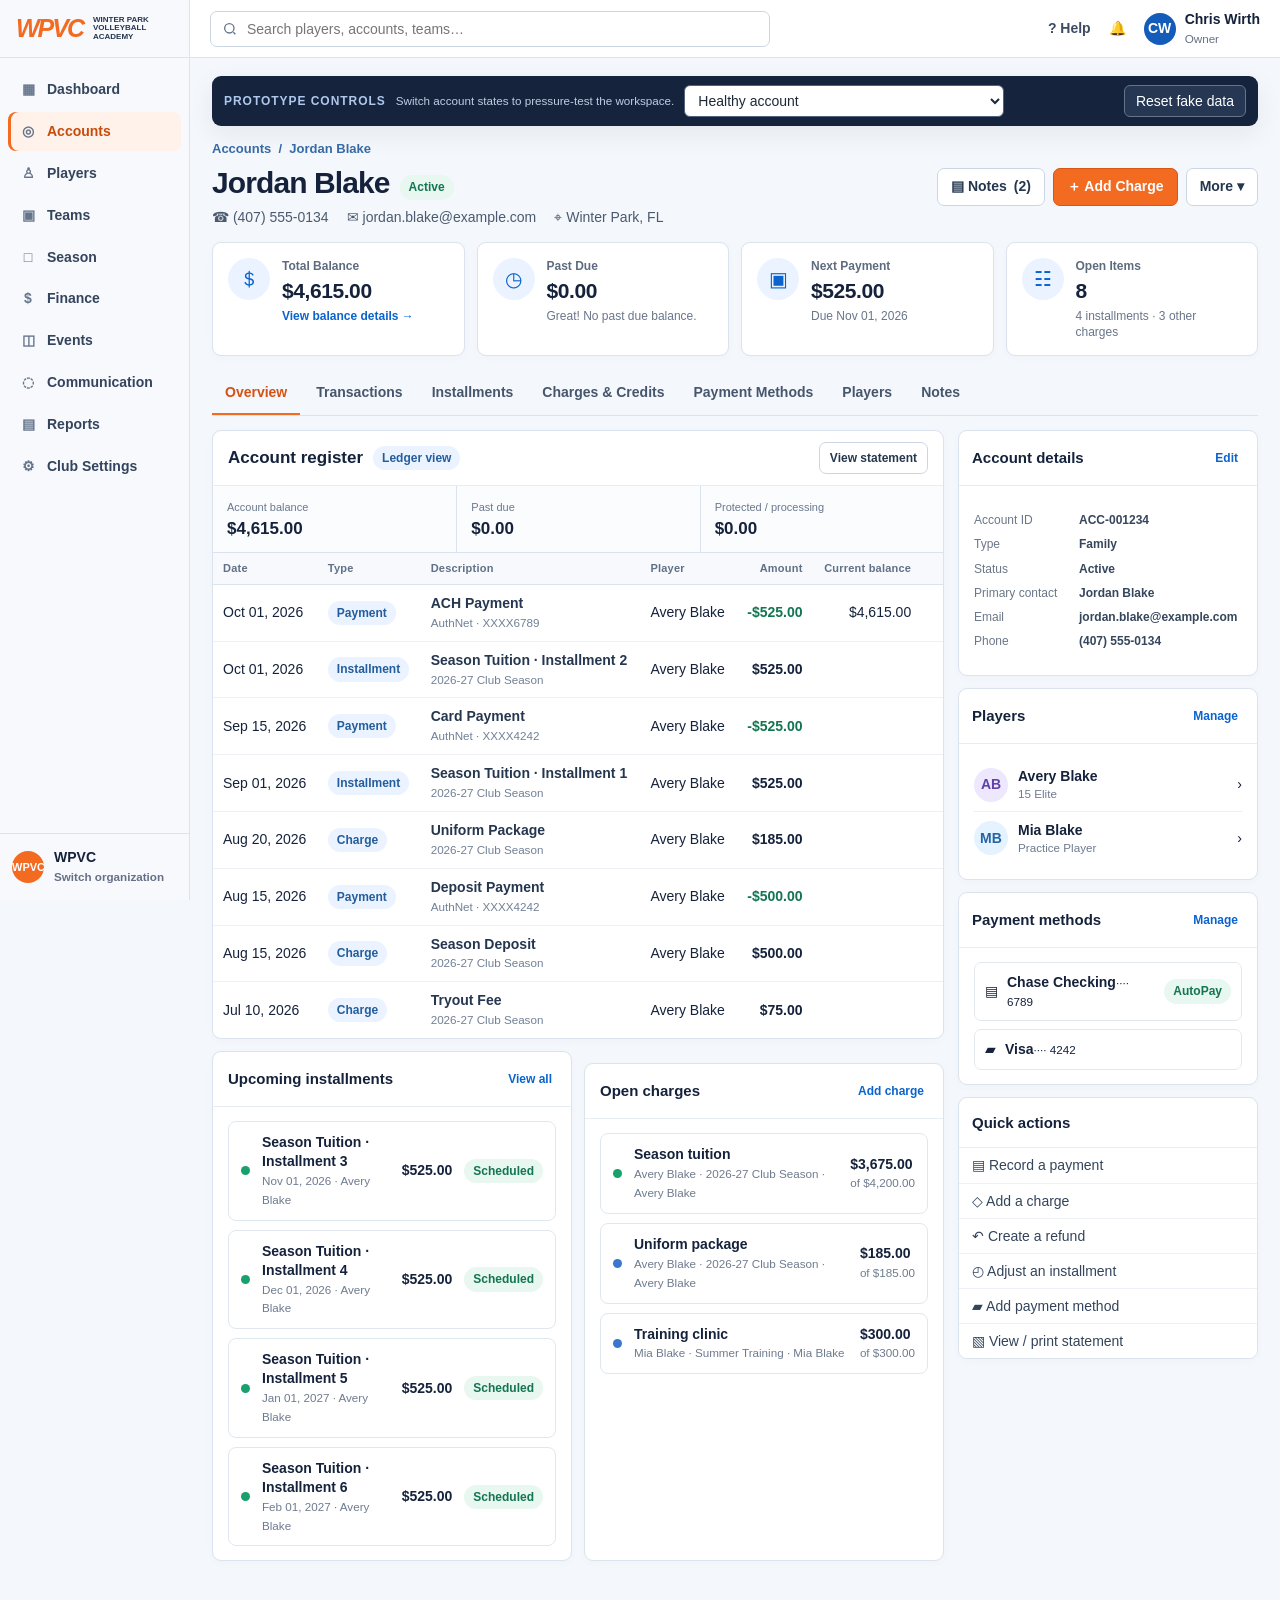
==== account-billing/index.html @ b0506a9e "Add interactive account billing workspace prototype" ====
<!doctype html>
<html lang="en">
<head>
<meta charset="utf-8">
<meta name="viewport" content="width=device-width,initial-scale=1">
<title>ClubPortalAI · Account Billing Workspace Prototype</title>
<style>
:root{
  --bg:#f4f7fb;--panel:#fff;--panel2:#f8fafc;--ink:#15223b;--muted:#667085;--line:#dbe3ee;
  --nav:#f7f9fc;--blue:#0b63ce;--blue2:#eaf3ff;--orange:#f36a21;--green:#0f8a5f;--green2:#e8f7f0;
  --red:#d9342b;--red2:#fff0ef;--amber:#9a6700;--amber2:#fff7df;--shadow:0 8px 26px rgba(22,39,68,.07);
}
*{box-sizing:border-box}html,body{margin:0;min-height:100%;font:14px/1.35 Inter,ui-sans-serif,-apple-system,BlinkMacSystemFont,"Segoe UI",sans-serif;color:var(--ink);background:var(--bg)}
button,input,select,textarea{font:inherit}button{cursor:pointer}.hidden{display:none!important}
.shell{min-height:100vh;display:grid;grid-template-columns:190px 1fr;grid-template-rows:58px 1fr}
.sidebar{grid-row:1/3;background:var(--nav);border-right:1px solid var(--line);display:flex;flex-direction:column;position:sticky;top:0;height:100vh}
.brand{height:58px;padding:12px 16px;border-bottom:1px solid var(--line);display:flex;align-items:center;gap:10px}
.brandmark{font-weight:900;font-style:italic;font-size:25px;letter-spacing:-2px;color:var(--orange)}.brandsub{font-size:8px;font-weight:800;color:#27364f;line-height:1.05}
.nav{padding:12px 8px;display:flex;flex-direction:column;gap:3px}.nav button{border:0;background:transparent;text-align:left;padding:10px 11px;border-radius:8px;color:#34445d;display:flex;align-items:center;gap:10px;font-weight:600}
.nav button:hover{background:#edf2f8}.nav button.active{background:#fff2ea;color:#c84b0c;box-shadow:inset 3px 0 0 var(--orange)}
.nav .ico{width:18px;text-align:center;color:#64748b}.orgswitch{margin-top:auto;border-top:1px solid var(--line);padding:14px 12px;display:flex;align-items:center;gap:10px;font-weight:700}.orgdot{width:32px;height:32px;border-radius:50%;background:var(--orange);color:white;display:grid;place-items:center;font-size:11px}
.topbar{grid-column:2;background:white;border-bottom:1px solid var(--line);display:flex;align-items:center;padding:0 20px;gap:18px;position:sticky;top:0;z-index:5}
.search{width:min(560px,55vw);height:36px;border:1px solid #ccd6e3;border-radius:7px;padding:0 12px 0 36px;background:#fff url("data:image/svg+xml,%3Csvg xmlns='http://www.w3.org/2000/svg' width='16' height='16' fill='none' stroke='%2364748b' stroke-width='2' viewBox='0 0 24 24'%3E%3Ccircle cx='11' cy='11' r='7'/%3E%3Cpath d='m20 20-3-3'/%3E%3C/svg%3E") no-repeat 11px center}
.topspacer{flex:1}.toplink{color:#3c4b62;font-weight:650}.avatar{width:32px;height:32px;border-radius:50%;background:#135cba;color:white;display:grid;place-items:center;font-weight:800}.user{display:flex;gap:9px;align-items:center}
.main{grid-column:2;padding:18px 22px 42px;min-width:0}.wrap{max-width:1420px;margin:auto}
.proto{background:#15233d;color:#eef5ff;border-radius:9px;padding:9px 12px;margin-bottom:14px;display:flex;align-items:center;gap:10px;box-shadow:var(--shadow)}
.proto b{font-size:12px;text-transform:uppercase;letter-spacing:.08em;color:#adc8ec}.proto select{height:32px;border:1px solid #50627e;border-radius:6px;background:#fff;color:#1d2939;padding:0 28px 0 9px}.proto .spacer{flex:1}.proto button{height:32px;border:1px solid #64748b;border-radius:6px;background:#263754;color:#fff;padding:0 11px}.proto small{color:#bfcee2}
.crumb{color:#376aa5;font-size:13px;font-weight:650;margin:4px 0 10px}.head{display:flex;align-items:flex-start;gap:18px;margin-bottom:16px}.head h1{font-size:30px;line-height:1;margin:0 0 10px;letter-spacing:-.03em}.badge{display:inline-flex;align-items:center;padding:4px 9px;border-radius:999px;font-size:12px;font-weight:750}.good{background:var(--green2);color:#137551}.bad{background:var(--red2);color:#b42318}.warn{background:var(--amber2);color:#7a5200}.info{background:var(--blue2);color:#235d9c}
.contact{display:flex;flex-wrap:wrap;gap:18px;color:#4b5a70}.head-actions{margin-left:auto;display:flex;gap:8px;align-items:center}.btn{height:38px;border:1px solid #ccd6e3;border-radius:7px;padding:0 13px;background:#fff;color:#25364f;font-weight:700;display:inline-flex;align-items:center;gap:7px}.btn:hover{background:#f8fafc}.btn.primary{border-color:#d95513;background:var(--orange);color:#fff}.btn.primary:hover{background:#dc5b18}.btn.small{height:32px;padding:0 10px;font-size:12px}.btn.linkish{border:0;background:transparent;color:var(--blue);padding:0 4px}
.kpis{display:grid;grid-template-columns:repeat(4,minmax(0,1fr));gap:12px;margin:8px 0 16px}.kpi{background:#fff;border:1px solid var(--line);border-radius:9px;padding:15px;display:flex;gap:12px;min-height:98px;box-shadow:0 2px 10px rgba(22,39,68,.025)}.kpi.attn{background:#fff8f7}.kicon{width:42px;height:42px;border-radius:50%;background:var(--blue2);color:var(--blue);display:grid;place-items:center;font-size:20px;flex:none}.kpi.attn .kicon{background:#ffe5e2;color:var(--red)}.klabel{font-size:12px;font-weight:700;color:#5e6b7f}.kvalue{font-size:21px;font-weight:800;letter-spacing:-.02em;margin-top:2px}.khelp{font-size:12px;color:#68768a;margin-top:3px}.khelp a{color:var(--blue);font-weight:700;text-decoration:none}
.tabs{display:flex;gap:3px;border-bottom:1px solid var(--line);margin-bottom:14px;overflow:auto}.tab{border:0;background:transparent;padding:11px 13px;color:#46566d;font-weight:700;white-space:nowrap;border-bottom:2px solid transparent}.tab:hover{color:#13233e}.tab.active{color:#d65113;border-color:var(--orange)}
.workspace{display:grid;grid-template-columns:minmax(0,1fr) 300px;gap:14px;align-items:start}.card{background:#fff;border:1px solid var(--line);border-radius:9px;box-shadow:0 2px 10px rgba(22,39,68,.025);overflow:hidden}.card+.card{margin-top:12px}.cardhead{min-height:50px;padding:11px 15px;border-bottom:1px solid #e8edf3;display:flex;align-items:center;gap:10px}.cardhead h2,.cardhead h3{margin:0;font-size:17px}.cardhead h3{font-size:15px}.cardhead .spacer{flex:1}.cardbody{padding:14px 15px}
.alert{border:1px solid #f0c2bd;background:#fff6f5;border-radius:8px;padding:12px 13px;margin-bottom:12px;display:flex;gap:11px;align-items:flex-start}.alert.amber{border-color:#ecd59c;background:#fffaf0}.alert.blue{border-color:#bdd5f3;background:#f4f9ff}.alert strong{display:block;margin-bottom:2px}.alert .grow{flex:1}
.toolbar{display:flex;gap:8px;align-items:center;flex-wrap:wrap;padding:10px 14px;border-bottom:1px solid #e8edf3;background:#fbfcfe}.field,.select{height:34px;border:1px solid #ccd6e3;border-radius:6px;background:#fff;padding:0 10px;color:#2c3b50}.field{min-width:210px}.select{min-width:122px}.toolbar .spacer{flex:1}
.tablewrap{overflow:auto}.table{width:100%;border-collapse:collapse;min-width:760px}.table th{font-size:11px;letter-spacing:.02em;color:#607087;background:#f7f9fc;text-align:left;padding:8px 10px;border-bottom:1px solid var(--line);white-space:nowrap}.table td{padding:9px 10px;border-bottom:1px solid #edf1f5;vertical-align:middle}.table tr:hover td{background:#fafcff}.table tr:last-child td{border-bottom:0}.num{text-align:right!important;font-variant-numeric:tabular-nums}.money{font-variant-numeric:tabular-nums;font-weight:700}.pos{color:#137551}.neg{color:#b42318}.muted{color:var(--muted)}.tiny{font-size:11px}.desc strong{display:block;color:#25364f}.desc small{color:#718096}.rowaction{border:0;background:transparent;color:#53647d;font-size:17px;padding:3px 7px;border-radius:5px}.rowaction:hover{background:#edf2f7}
.ledger-summary{display:grid;grid-template-columns:repeat(3,1fr);border-bottom:1px solid var(--line);background:#fbfcfe}.ledger-summary div{padding:11px 14px}.ledger-summary div+div{border-left:1px solid var(--line)}.ledger-summary span{font-size:11px;color:#6a788c}.ledger-summary b{display:block;font-size:17px;margin-top:2px}
.empty{padding:38px;text-align:center;color:#6b7788}.empty b{display:block;color:#334155;margin-bottom:4px}
.rail .cardhead{padding-left:13px}.kv{display:grid;grid-template-columns:95px 1fr;gap:8px 10px;font-size:12px}.kv dt{color:#6b7788}.kv dd{margin:0;font-weight:650;color:#36465c}.person{display:flex;align-items:center;gap:10px;padding:9px 0}.person+.person{border-top:1px solid #edf1f5}.circle{width:34px;height:34px;border-radius:50%;background:#eee8ff;color:#6041a8;display:grid;place-items:center;font-weight:800;flex:none}.circle.alt{background:#e5f2ff;color:#2365a7}.person .grow{flex:1;min-width:0}.person b{display:block}.person small{display:block;color:#6e7b8e}
.method{border:1px solid #e3e8ef;border-radius:7px;padding:10px;display:flex;gap:9px;align-items:center}.method+.method{margin-top:8px}.method .grow{flex:1}.quick{display:flex;flex-direction:column}.quick button{height:35px;border:0;border-top:1px solid #edf1f5;background:#fff;text-align:left;padding:0 13px;color:#33445b}.quick button:first-child{border-top:0}.quick button:hover{background:#f7f9fc;color:var(--blue)}
.payergrid{display:grid;grid-template-columns:repeat(2,minmax(0,1fr));gap:10px}.payer{border:1px solid #e0e6ee;border-radius:8px;padding:12px}.payer h4{margin:0 0 4px}.payer .big{font-size:20px;font-weight:800}
.itemlist{display:flex;flex-direction:column;gap:9px}.item{border:1px solid #e1e7ef;border-radius:8px;padding:11px 12px;display:flex;gap:12px;align-items:center}.item .grow{flex:1}.item strong{display:block}.item small{color:#6e7b8e}.statusdot{width:9px;height:9px;border-radius:50%;background:#94a3b8}.statusdot.good{background:#18a06d}.statusdot.bad{background:#df493f}.statusdot.warn{background:#d69a16}.statusdot.info{background:#3978c9}
.grid2{display:grid;grid-template-columns:1fr 1fr;gap:12px}.mini{border:1px solid #e2e8f0;border-radius:8px;padding:12px}.mini h4{margin:0 0 9px}.mini .line{display:flex;justify-content:space-between;gap:12px;padding:7px 0;border-top:1px solid #edf1f5}.mini .line:first-of-type{border-top:0}
.note{padding:11px 0;border-bottom:1px solid #edf1f5}.note:last-child{border-bottom:0}.notehead{display:flex;gap:8px;align-items:center;margin-bottom:4px}.notehead strong{flex:1}.note p{margin:0;color:#4c5c70}.note small{color:#7a8799}
.drawerback{position:fixed;inset:0;background:rgba(12,23,41,.38);z-index:20;display:flex;justify-content:flex-end}.drawer{width:min(470px,100vw);height:100%;background:white;box-shadow:-18px 0 40px rgba(12,23,41,.18);display:flex;flex-direction:column;animation:slide .18s ease-out}.drawerhead{height:62px;padding:0 18px;border-bottom:1px solid var(--line);display:flex;align-items:center;gap:10px}.drawerhead h2{font-size:19px;margin:0}.drawerbody{padding:18px;overflow:auto;flex:1}.drawerfoot{border-top:1px solid var(--line);padding:12px 18px;display:flex;justify-content:flex-end;gap:8px}.x{margin-left:auto;border:0;background:transparent;font-size:23px;color:#64748b}
.form{display:flex;flex-direction:column;gap:15px}.formrow{display:grid;grid-template-columns:1fr 1fr;gap:11px}.label{display:flex;flex-direction:column;gap:6px;font-size:12px;font-weight:750;color:#4a596f}.label input,.label select,.label textarea{border:1px solid #cbd5e1;border-radius:7px;padding:9px 10px;color:#1f2d42;background:#fff}.label textarea{min-height:86px;resize:vertical}.help{font-size:12px;color:#718096;font-weight:400}.callout{background:#f6f9fc;border:1px solid #dce4ee;border-radius:8px;padding:11px 12px;color:#4f5f74}.callout strong{color:#27364d}
.toast{position:fixed;left:50%;bottom:24px;transform:translateX(-50%);background:#14233c;color:white;padding:11px 15px;border-radius:8px;box-shadow:0 10px 30px rgba(0,0,0,.22);z-index:50;font-weight:700}
.menu{position:absolute;background:white;border:1px solid #d7e0eb;border-radius:8px;box-shadow:var(--shadow);padding:5px;min-width:190px;z-index:15}.menu button{width:100%;border:0;background:#fff;text-align:left;padding:8px;border-radius:5px;color:#35465d}.menu button:hover{background:#f2f6fb}
@keyframes slide{from{transform:translateX(32px);opacity:.7}to{transform:none;opacity:1}}
@media(max-width:1100px){.shell{grid-template-columns:70px 1fr}.brand{justify-content:center}.brandsub,.brandmark{display:none}.nav button{font-size:0;justify-content:center}.nav .ico{font-size:16px}.orgswitch{justify-content:center}.orgswitch span{display:none}.workspace{grid-template-columns:1fr}.rail{display:grid;grid-template-columns:repeat(2,minmax(0,1fr));gap:12px}.rail .card{margin:0}}
@media(max-width:780px){.shell{display:block}.sidebar{display:none}.topbar{position:static}.main{padding:14px}.proto{align-items:flex-start;flex-wrap:wrap}.proto small{width:100%}.head{flex-wrap:wrap}.head-actions{margin-left:0;width:100%}.kpis{grid-template-columns:1fr 1fr}.workspace{display:block}.rail{display:block}.rail .card{margin-top:12px}.grid2,.payergrid{grid-template-columns:1fr}.contact{gap:9px 14px}.search{width:100%}.toplink,.user span{display:none}}
@media(max-width:480px){.kpis{grid-template-columns:1fr}.formrow{grid-template-columns:1fr}.head h1{font-size:26px}}
</style>
</head>
<body>
<div class="shell">
  <aside class="sidebar">
    <div class="brand"><div class="brandmark">WPVC</div><div class="brandsub">WINTER PARK<br>VOLLEYBALL ACADEMY</div></div>
    <nav class="nav" id="nav">
      <button data-nav="Dashboard"><span class="ico">▦</span>Dashboard</button>
      <button class="active" data-nav="Accounts"><span class="ico">◎</span>Accounts</button>
      <button data-nav="Players"><span class="ico">♙</span>Players</button>
      <button data-nav="Teams"><span class="ico">▣</span>Teams</button>
      <button data-nav="Season"><span class="ico">□</span>Season</button>
      <button data-nav="Finance"><span class="ico">$</span>Finance</button>
      <button data-nav="Events"><span class="ico">◫</span>Events</button>
      <button data-nav="Communication"><span class="ico">◌</span>Communication</button>
      <button data-nav="Reports"><span class="ico">▤</span>Reports</button>
      <button data-nav="Club Settings"><span class="ico">⚙</span>Club Settings</button>
    </nav>
    <div class="orgswitch"><div class="orgdot">WPVC</div><span>WPVC<br><small class="muted">Switch organization</small></span></div>
  </aside>
  <header class="topbar">
    <input class="search" id="globalSearch" placeholder="Search players, accounts, teams…">
    <div class="topspacer"></div>
    <span class="toplink">? Help</span><span class="toplink">🔔</span>
    <div class="user"><div class="avatar">CW</div><span><b>Chris Wirth</b><br><small class="muted">Owner</small></span></div>
  </header>
  <main class="main"><div class="wrap">
    <div class="proto">
      <b>Prototype controls</b>
      <small>Switch account states to pressure-test the workspace.</small>
      <select id="scenario"></select>
      <div class="spacer"></div>
      <button id="reset">Reset fake data</button>
    </div>

    <div class="crumb">Accounts&nbsp;&nbsp;/&nbsp;&nbsp;<span id="crumbName"></span></div>
    <section class="head">
      <div>
        <div style="display:flex;align-items:center;gap:10px"><h1 id="accountName"></h1><span id="accountBadge"></span></div>
        <div class="contact" id="contact"></div>
      </div>
      <div class="head-actions">
        <button class="btn" data-action="note">▤ Notes <span id="noteCount"></span></button>
        <button class="btn primary" data-action="charge">＋ Add Charge</button>
        <button class="btn" id="moreActions">More ▾</button>
      </div>
    </section>
    <section class="kpis" id="kpis"></section>
    <nav class="tabs" id="tabs"></nav>
    <section class="workspace">
      <div id="mainPanel"></div>
      <aside class="rail" id="rail"></aside>
    </section>
  </div></main>
</div>

<div class="drawerback hidden" id="drawerBack"><section class="drawer"><div class="drawerhead"><h2 id="drawerTitle"></h2><button class="x" id="closeDrawer">×</button></div><div class="drawerbody" id="drawerBody"></div><div class="drawerfoot" id="drawerFoot"></div></section></div>
<div class="toast hidden" id="toast"></div>
<div class="menu hidden" id="moreMenu"></div>

<script>
const money=n=>new Intl.NumberFormat('en-US',{style:'currency',currency:'USD'}).format(Number(n||0));
const deep=x=>JSON.parse(JSON.stringify(x));
const fmt=d=>new Date(d+'T12:00:00').toLocaleDateString('en-US',{month:'short',day:'2-digit',year:'numeric'});
const today='2026-10-05';

const fixtures={
  healthy:{
    label:'Healthy account',
    name:'Jordan Blake',email:'jordan.blake@example.com',phone:'(407) 555-0134',city:'Winter Park, FL',id:'ACC-001234',status:'Active',
    balance:4615,pastDue:0,nextAmount:525,nextDate:'2026-11-01',openItems:8,
    players:[{name:'Avery Blake',team:'15 Elite',initials:'AB'},{name:'Mia Blake',team:'Practice Player',initials:'MB'}],
    payers:[{name:'Jordan Blake',share:100,balance:4615,rail:'ACH',autopay:true}],
    methods:[{id:'bank1',type:'ACH',label:'Chase Checking',last4:'6789',default:true,autopay:true},{id:'card1',type:'Card',label:'Visa',last4:'4242',default:false,autopay:false}],
    installments:[
      {id:'i1',date:'2026-08-01',player:'Avery Blake',label:'Season Tuition · Installment 1',amount:525,status:'Paid'},
      {id:'i2',date:'2026-09-01',player:'Avery Blake',label:'Season Tuition · Installment 2',amount:525,status:'Paid'},
      {id:'i3',date:'2026-11-01',player:'Avery Blake',label:'Season Tuition · Installment 3',amount:525,status:'Scheduled'},
      {id:'i4',date:'2026-12-01',player:'Avery Blake',label:'Season Tuition · Installment 4',amount:525,status:'Scheduled'},
      {id:'i5',date:'2027-01-01',player:'Avery Blake',label:'Season Tuition · Installment 5',amount:525,status:'Scheduled'},
      {id:'i6',date:'2027-02-01',player:'Avery Blake',label:'Season Tuition · Installment 6',amount:525,status:'Scheduled'}
    ],
    charges:[
      {id:'c1',group:'2026-27 Club Season · Avery Blake',label:'Season tuition',player:'Avery Blake',amount:4200,remaining:3675,status:'Active'},
      {id:'c2',group:'2026-27 Club Season · Avery Blake',label:'Season deposit',player:'Avery Blake',amount:500,remaining:0,status:'Paid'},
      {id:'c3',group:'2026-27 Club Season · Avery Blake',label:'Uniform package',player:'Avery Blake',amount:185,remaining:185,status:'Open'},
      {id:'c4',group:'Summer Training · Mia Blake',label:'Training clinic',player:'Mia Blake',amount:300,remaining:300,status:'Open'}
    ],
    transactions:[
      {date:'2026-10-01',type:'Payment',desc:'ACH Payment',detail:'AuthNet · XXXX6789',player:'Avery Blake',amount:-525},
      {date:'2026-10-01',type:'Installment',desc:'Season Tuition · Installment 2',detail:'2026-27 Club Season',player:'Avery Blake',amount:525},
      {date:'2026-09-15',type:'Payment',desc:'Card Payment',detail:'AuthNet · XXXX4242',player:'Avery Blake',amount:-525},
      {date:'2026-09-01',type:'Installment',desc:'Season Tuition · Installment 1',detail:'2026-27 Club Season',player:'Avery Blake',amount:525},
      {date:'2026-08-20',type:'Charge',desc:'Uniform Package',detail:'2026-27 Club Season',player:'Avery Blake',amount:185},
      {date:'2026-08-15',type:'Payment',desc:'Deposit Payment',detail:'AuthNet · XXXX4242',player:'Avery Blake',amount:-500},
      {date:'2026-08-15',type:'Charge',desc:'Season Deposit',detail:'2026-27 Club Season',player:'Avery Blake',amount:500},
      {date:'2026-07-10',type:'Charge',desc:'Tryout Fee',detail:'2026-27 Club Season',player:'Avery Blake',amount:75},
      {date:'2026-06-05',type:'Refund',desc:'Refund · Camp Credit',detail:'AuthNet · XXXX1111',player:'Mia Blake',amount:100},
      {date:'2026-06-01',type:'Charge',desc:'Summer Camp',detail:'Summer Training',player:'Mia Blake',amount:300},
      {date:'2026-05-20',type:'Payment',desc:'Card Payment',detail:'AuthNet · XXXX4242',player:'Mia Blake',amount:-300}
    ],
    notes:[{date:'2026-09-18',by:'Finance',text:'Parent confirmed ACH should remain the default for season tuition.'},{date:'2026-08-15',by:'Chris Wirth',text:'Deposit paid at enrollment. No follow-up needed.'}]
  },
  pastdue:{
    label:'Past due · ACH returned',
    name:'Taylor Morgan',email:'taylor.morgan@example.com',phone:'(407) 555-0187',city:'Maitland, FL',id:'ACC-002418',status:'Participation hold',
    balance:1675,pastDue:565,nextAmount:525,nextDate:'2026-11-01',openItems:4,
    players:[{name:'Riley Morgan',team:'14 Armour',initials:'RM'}],
    payers:[{name:'Taylor Morgan',share:100,balance:1675,rail:'ACH blocked',autopay:false}],
    methods:[{id:'bank1',type:'ACH',label:'Bank of America Checking',last4:'8821',default:false,autopay:false},{id:'card1',type:'Card',label:'Mastercard',last4:'6104',default:true,autopay:false}],
    installments:[
      {id:'i1',date:'2026-09-01',player:'Riley Morgan',label:'Season Tuition · Installment 1',amount:525,status:'Paid'},
      {id:'i2',date:'2026-10-01',player:'Riley Morgan',label:'Season Tuition · Installment 2',amount:525,status:'Past due'},
      {id:'i3',date:'2026-11-01',player:'Riley Morgan',label:'Season Tuition · Installment 3',amount:525,status:'Scheduled'}
    ],
    charges:[
      {id:'c1',group:'2026-27 Club Season · Riley Morgan',label:'Season tuition',player:'Riley Morgan',amount:4200,remaining:1575,status:'Past due'},
      {id:'c2',group:'Account fees',label:'NSF fee',player:'Riley Morgan',amount:40,remaining:40,status:'Open'},
      {id:'c3',group:'Account fees',label:'Late fee',player:'Riley Morgan',amount:25,remaining:25,status:'Open'}
    ],
    transactions:[
      {date:'2026-10-04',type:'Fee',desc:'NSF Fee',detail:'ACH return R03',player:'Riley Morgan',amount:40},
      {date:'2026-10-04',type:'Return',desc:'ACH payment returned',detail:'R03 · No account/unable to locate',player:'Riley Morgan',amount:525},
      {date:'2026-10-01',type:'Payment',desc:'ACH Payment',detail:'Returned Oct 4 · XXXX8821',player:'Riley Morgan',amount:-525},
      {date:'2026-10-01',type:'Installment',desc:'Season Tuition · Installment 2',detail:'2026-27 Club Season',player:'Riley Morgan',amount:525},
      {date:'2026-09-01',type:'Payment',desc:'Card Payment',detail:'AuthNet · XXXX6104',player:'Riley Morgan',amount:-525}
    ],
    notes:[{date:'2026-10-04',by:'System',text:'ACH return received. Autopay disabled and participation hold applied after second ACH failure.'}]
  },
  split:{
    label:'Split payer · 70 / 30',
    name:'Casey Rivera Household',email:'casey.rivera@example.com',phone:'(321) 555-0199',city:'Orlando, FL',id:'ACC-003902',status:'Active',
    balance:2880,pastDue:0,nextAmount:367.5,nextDate:'2026-11-01',openItems:7,
    players:[{name:'Sofia Rivera',team:'16 Elite',initials:'SR'}],
    payers:[{name:'Casey Rivera',share:70,balance:2016,rail:'ACH',autopay:true},{name:'Drew Rivera',share:30,balance:864,rail:'Card',autopay:true}],
    methods:[{id:'bank1',type:'ACH',label:'Casey · Wells Fargo Checking',last4:'2201',default:true,autopay:true},{id:'card1',type:'Card',label:'Drew · Visa',last4:'9090',default:false,autopay:true}],
    installments:[
      {id:'i1',date:'2026-10-01',player:'Sofia Rivera',label:'Casey share · Installment 2',amount:367.50,status:'Paid'},
      {id:'i2',date:'2026-10-01',player:'Sofia Rivera',label:'Drew share · Installment 2',amount:157.50,status:'Paid'},
      {id:'i3',date:'2026-11-01',player:'Sofia Rivera',label:'Casey share · Installment 3',amount:367.50,status:'Scheduled'},
      {id:'i4',date:'2026-11-01',player:'Sofia Rivera',label:'Drew share · Installment 3',amount:157.50,status:'Scheduled'}
    ],
    charges:[{id:'c1',group:'2026-27 Club Season · Sofia Rivera',label:'Season tuition',player:'Sofia Rivera',amount:4200,remaining:2880,status:'Active'}],
    transactions:[
      {date:'2026-10-01',type:'Payment',desc:'Casey · ACH Payment',detail:'70% responsibility · XXXX2201',player:'Sofia Rivera',amount:-367.50},
      {date:'2026-10-01',type:'Payment',desc:'Drew · Card Payment',detail:'30% responsibility · XXXX9090',player:'Sofia Rivera',amount:-157.50},
      {date:'2026-10-01',type:'Installment',desc:'Season Tuition · Installment 2',detail:'Split 70 / 30',player:'Sofia Rivera',amount:525}
    ],
    notes:[{date:'2026-08-17',by:'Finance',text:'Payer responsibility confirmed at 70% Casey / 30% Drew.'}]
  },
  processing:{
    label:'Interrupted payment · needs reconciliation',
    name:'Alex Parker',email:'alex.parker@example.com',phone:'(407) 555-0160',city:'Oviedo, FL',id:'ACC-004701',status:'Payment review',
    balance:2100,pastDue:0,nextAmount:525,nextDate:'2026-11-01',openItems:5,processing:525,
    players:[{name:'Nora Parker',team:'15 Armour',initials:'NP'}],
    payers:[{name:'Alex Parker',share:100,balance:2100,rail:'Card',autopay:true}],
    methods:[{id:'card1',type:'Card',label:'Visa',last4:'1138',default:true,autopay:true}],
    installments:[
      {id:'i1',date:'2026-10-05',player:'Nora Parker',label:'Season Tuition · Installment 2',amount:525,status:'Processing'},
      {id:'i2',date:'2026-11-01',player:'Nora Parker',label:'Season Tuition · Installment 3',amount:525,status:'Scheduled'}
    ],
    charges:[{id:'c1',group:'2026-27 Club Season · Nora Parker',label:'Season tuition',player:'Nora Parker',amount:4200,remaining:2100,status:'Active'}],
    transactions:[
      {date:'2026-10-05',type:'Processing',desc:'Card payment submitted',detail:'Processor result not yet recorded',player:'Nora Parker',amount:-525},
      {date:'2026-10-05',type:'Installment',desc:'Season Tuition · Installment 2',detail:'Amount protected while processor result is unresolved',player:'Nora Parker',amount:525},
      {date:'2026-09-01',type:'Payment',desc:'Card Payment',detail:'AuthNet · XXXX1138',player:'Nora Parker',amount:-525}
    ],
    notes:[{date:'2026-10-05',by:'System',text:'Payment dispatch interrupted after submission. $525 is protected from duplicate collection until reconciliation completes.'}]
  }
};

let scenario=localStorage.getItem('cp-billing-scenario')||'healthy';
let data=deep(fixtures[scenario]);
let tab='Overview',action=null,filters={q:'',type:'All',player:'All'};
const tabs=['Overview','Transactions','Installments','Charges & Credits','Payment Methods','Players','Notes'];
const $=s=>document.querySelector(s), $$=s=>[...document.querySelectorAll(s)];

function badge(text,kind='info'){return '<span class="badge '+kind+'">'+text+'</span>'}
function statusKind(s){s=s.toLowerCase();if(s.includes('paid')||s.includes('active')||s.includes('scheduled'))return 'good';if(s.includes('past')||s.includes('hold')||s.includes('returned')||s.includes('failed'))return 'bad';if(s.includes('processing')||s.includes('review'))return 'warn';return 'info'}
function initials(name){return name.split(' ').map(x=>x[0]).join('').slice(0,2)}
function toast(msg){const t=$('#toast');t.textContent=msg;t.classList.remove('hidden');clearTimeout(window._toast);window._toast=setTimeout(()=>t.classList.add('hidden'),2500)}

function init(){
  const s=$('#scenario');s.innerHTML=Object.entries(fixtures).map(([k,v])=>'<option value="'+k+'">'+v.label+'</option>').join('');s.value=scenario;
  s.onchange=e=>{scenario=e.target.value;localStorage.setItem('cp-billing-scenario',scenario);data=deep(fixtures[scenario]);tab='Overview';render()};
  $('#reset').onclick=()=>{data=deep(fixtures[scenario]);render();toast('Fake account reset')};
  $('#closeDrawer').onclick=closeDrawer;$('#drawerBack').addEventListener('click',e=>{if(e.target===e.currentTarget)closeDrawer()});
  $('#nav').addEventListener('click',e=>{const b=e.target.closest('button');if(!b)return; if(b.dataset.nav!=='Accounts')toast(b.dataset.nav+' is outside this billing prototype')});
  $('#globalSearch').addEventListener('keydown',e=>{if(e.key==='Enter')toast('Prototype search: try switching account scenarios above')});
  $('#moreActions').onclick=e=>showMore(e.currentTarget);
  document.addEventListener('click',e=>{if(!e.target.closest('#moreActions')&&!e.target.closest('#moreMenu'))$('#moreMenu').classList.add('hidden')});
  render();
}

function render(){
  $('#crumbName').textContent=data.name;$('#accountName').textContent=data.name;
  $('#accountBadge').innerHTML=badge(data.status,statusKind(data.status));
  $('#contact').innerHTML='<span>☎ '+data.phone+'</span><span>✉ '+data.email+'</span><span>⌖ '+data.city+'</span>';
  $('#noteCount').textContent='('+data.notes.length+')';
  renderKpis();renderTabs();renderMain();renderRail();
  $$('[data-action]').forEach(b=>b.onclick=()=>openDrawer(b.dataset.action,b.dataset.id||''));
}
function renderKpis(){
  const next=data.nextAmount?money(data.nextAmount):'—';
  $('#kpis').innerHTML=[
    ['＄','Total Balance',money(data.balance),'<a href="#" data-gotab="Transactions">View balance details →</a>',''],
    ['◷','Past Due',money(data.pastDue),data.pastDue?'Needs attention':'Great! No past due balance.',data.pastDue?'attn':''],
    ['▣','Next Payment',next,data.nextDate?'Due '+fmt(data.nextDate):'Nothing scheduled',''],
    ['☷','Open Items',data.openItems,String(data.installments.filter(x=>x.status!=='Paid').length)+' installments · '+data.charges.filter(x=>x.remaining>0).length+' other charges','']
  ].map(x=>'<div class="kpi '+x[4]+'"><div class="kicon">'+x[0]+'</div><div><div class="klabel">'+x[1]+'</div><div class="kvalue">'+x[2]+'</div><div class="khelp">'+x[3]+'</div></div></div>').join('');
  $$('[data-gotab]').forEach(a=>a.onclick=e=>{e.preventDefault();tab=e.currentTarget.dataset.gotab;render()});
}
function renderTabs(){
  $('#tabs').innerHTML=tabs.map(t=>'<button class="tab '+(t===tab?'active':'')+'" data-tab="'+t+'">'+t+'</button>').join('');
  $$('.tab').forEach(b=>b.onclick=()=>{tab=b.dataset.tab;render()});
}
function attention(){
  if(data.processing)return '<div class="alert blue"><div>⟳</div><div class="grow"><strong>'+money(data.processing)+' payment is unresolved</strong><span>ClubPortalAI is protecting this amount from another charge until the processor result is verified.</span></div><button class="btn small" id="reconcile">Check Authorize.Net</button></div>';
  if(data.pastDue)return '<div class="alert"><div>!</div><div class="grow"><strong>'+money(data.pastDue)+' is past due</strong><span>ACH is unavailable after repeated returns. Collect by card or record an offline payment. Participation hold remains visible until the balance is resolved.</span></div><button class="btn small primary" data-action="payment">Recover payment</button></div>';
  if(data.payers.length>1)return '<div class="alert amber"><div>⇄</div><div class="grow"><strong>Split payer account</strong><span>Each payment and installment stays with the responsible payer. Actions here must not change the other payer’s share.</span></div></div>';
  return '';
}
function renderMain(){
  const p=$('#mainPanel');
  if(tab==='Overview')p.innerHTML=renderOverview();
  if(tab==='Transactions')p.innerHTML=renderTransactions();
  if(tab==='Installments')p.innerHTML=renderInstallments();
  if(tab==='Charges & Credits')p.innerHTML=renderCharges();
  if(tab==='Payment Methods')p.innerHTML=renderMethods();
  if(tab==='Players')p.innerHTML=renderPlayers();
  if(tab==='Notes')p.innerHTML=renderNotes();
  const r=$('#reconcile');if(r)r.onclick=reconcile;
  $$('[data-action]').forEach(b=>b.onclick=()=>openDrawer(b.dataset.action,b.dataset.id||''));
  $$('[data-method-default]').forEach(b=>b.onclick=()=>setDefault(b.dataset.methodDefault));
  const nt=$('#noteText');if(nt)$('#addNoteInline').onclick=()=>{if(!nt.value.trim())return;data.notes.unshift({date:today,by:'Chris Wirth',text:nt.value.trim()});nt.value='';render();toast('Note added')};
}
function renderOverview(){
  const payerBlock=data.payers.length>1?'<div class="card"><div class="cardhead"><h2>Payer responsibility</h2></div><div class="cardbody"><div class="payergrid">'+data.payers.map(p=>'<div class="payer"><h4>'+p.name+' · '+p.share+'%</h4><div class="big">'+money(p.balance)+'</div><small class="muted">'+p.rail+' · '+(p.autopay?'Autopay on':'Autopay off')+'</small></div>').join('')+'</div></div></div>':'';
  return attention()+
  '<div class="card"><div class="cardhead"><h2>Account register</h2><span class="badge info">Ledger view</span><div class="spacer"></div><button class="btn small" data-action="statement">View statement</button></div>'+
  '<div class="ledger-summary"><div><span>Account balance</span><b>'+money(data.balance)+'</b></div><div><span>Past due</span><b class="'+(data.pastDue?'neg':'')+'">'+money(data.pastDue)+'</b></div><div><span>Protected / processing</span><b>'+money(data.processing||0)+'</b></div></div>'+
  registerTable(data.transactions.slice(0,8))+'</div>'+
  '<div class="grid2" style="margin-top:12px"><div class="card"><div class="cardhead"><h3>Upcoming installments</h3><div class="spacer"></div><button class="btn linkish small" data-action="goto-installments">View all</button></div><div class="cardbody"><div class="itemlist">'+data.installments.filter(x=>x.status!=='Paid').slice(0,4).map(instItem).join('')+'</div></div></div>'+
  '<div class="card"><div class="cardhead"><h3>Open charges</h3><div class="spacer"></div><button class="btn linkish small" data-action="charge">Add charge</button></div><div class="cardbody"><div class="itemlist">'+data.charges.filter(x=>x.remaining>0).slice(0,4).map(chargeItem).join('')+'</div></div></div></div>'+payerBlock;
}
function registerTable(rows){
  let running=data.balance; 
  return '<div class="tablewrap"><table class="table"><thead><tr><th>Date</th><th>Type</th><th>Description</th><th>Player</th><th class="num">Amount</th><th class="num">Current balance</th><th></th></tr></thead><tbody>'+
    rows.map((r,i)=>'<tr><td>'+fmt(r.date)+'</td><td>'+badge(r.type,statusKind(r.type))+'</td><td class="desc"><strong>'+r.desc+'</strong><small>'+r.detail+'</small></td><td>'+r.player+'</td><td class="num money '+(r.amount<0?'pos':r.type==='Refund'||r.type==='Return'?'neg':'')+'">'+(r.amount<0?'-':'')+money(Math.abs(r.amount))+'</td><td class="num">'+(i===0?money(running):'')+'</td><td><button class="rowaction" data-action="transaction" data-id="'+i+'">⋮</button></td></tr>').join('')+
    '</tbody></table></div>';
}
function renderTransactions(){
  const types=['All',...new Set(data.transactions.map(x=>x.type))], players=['All',...data.players.map(x=>x.name)];
  const rows=data.transactions.filter(r=>(filters.q===''||(r.desc+' '+r.detail).toLowerCase().includes(filters.q.toLowerCase()))&&(filters.type==='All'||r.type===filters.type)&&(filters.player==='All'||r.player===filters.player));
  setTimeout(()=>{
    const q=$('#txq'),ty=$('#txtype'),pl=$('#txplayer');if(q)q.oninput=e=>{filters.q=e.target.value;renderMain()};if(ty)ty.onchange=e=>{filters.type=e.target.value;renderMain()};if(pl)pl.onchange=e=>{filters.player=e.target.value;renderMain()};
  },0);
  return attention()+'<div class="card"><div class="cardhead"><h2>Transactions</h2><div class="spacer"></div><button class="btn small" data-action="statement">Export</button></div>'+
    '<div class="toolbar"><input class="field" id="txq" placeholder="Search transactions…" value="'+filters.q+'"><select class="select" id="txtype">'+types.map(x=>'<option '+(filters.type===x?'selected':'')+'>'+x+'</option>').join('')+'</select><select class="select" id="txplayer">'+players.map(x=>'<option '+(filters.player===x?'selected':'')+'>'+x+'</option>').join('')+'</select><div class="spacer"></div><button class="btn small" data-action="payment">Record payment</button></div>'+
    registerTable(rows)+'</div>';
}
function instItem(x){return '<div class="item"><span class="statusdot '+statusKind(x.status)+'"></span><div class="grow"><strong>'+x.label+'</strong><small>'+fmt(x.date)+' · '+x.player+'</small></div><div class="money">'+money(x.amount)+'</div>'+badge(x.status,statusKind(x.status))+'</div>'}
function renderInstallments(){
  return attention()+'<div class="card"><div class="cardhead"><h2>Installments</h2><div class="spacer"></div><button class="btn small" data-action="adjust">Adjust installment</button></div><div class="tablewrap"><table class="table"><thead><tr><th>Due date</th><th>Player</th><th>Installment</th><th>Status</th><th class="num">Amount</th><th>Collection</th><th></th></tr></thead><tbody>'+
  data.installments.map(x=>'<tr><td>'+fmt(x.date)+'</td><td>'+x.player+'</td><td>'+x.label+'</td><td>'+badge(x.status,statusKind(x.status))+'</td><td class="num money">'+money(x.amount)+'</td><td>'+(x.status==='Scheduled'?'Autopay':x.status==='Past due'?'Manual recovery':x.status==='Processing'?'Protected':'—')+'</td><td><button class="rowaction" data-action="adjust" data-id="'+x.id+'">⋮</button></td></tr>').join('')+
  '</tbody></table></div></div>';
}
function chargeItem(x){return '<div class="item"><span class="statusdot '+statusKind(x.status)+'"></span><div class="grow"><strong>'+x.label+'</strong><small>'+x.player+' · '+x.group+'</small></div><div><div class="money">'+money(x.remaining)+'</div><small class="muted">of '+money(x.amount)+'</small></div></div>'}
function renderCharges(){
  const groups=[...new Set(data.charges.map(x=>x.group))];
  return '<div class="card"><div class="cardhead"><h2>Charges & credits</h2><div class="spacer"></div><button class="btn small primary" data-action="charge">＋ Add Charge</button></div><div class="cardbody">'+groups.map(g=>'<div class="mini" style="margin-bottom:10px"><h4>'+g+'</h4>'+data.charges.filter(x=>x.group===g).map(x=>'<div class="line"><span><b>'+x.label+'</b><br><small class="muted">'+x.player+' · '+x.status+'</small></span><span class="num"><b>'+money(x.remaining)+'</b><br><small class="muted">remaining</small></span></div>').join('')+'</div>').join('')+'</div></div>';
}
function renderMethods(){
  return '<div class="card"><div class="cardhead"><h2>Payment methods</h2><div class="spacer"></div><button class="btn small primary" data-action="method">＋ Add payment method</button></div><div class="cardbody"><div class="itemlist">'+data.methods.map(m=>'<div class="item"><div class="kicon" style="width:36px;height:36px;font-size:15px">'+(m.type==='ACH'?'▤':'▰')+'</div><div class="grow"><strong>'+m.label+' ···· '+m.last4+'</strong><small>'+m.type+' · '+(m.autopay?'Used for autopay':'Not used for autopay')+'</small></div>'+(m.default?badge('Default','good'):'<button class="btn small" data-method-default="'+m.id+'">Set default</button>')+'</div>').join('')+'</div><div class="callout" style="margin-top:12px"><strong>Prototype behavior:</strong> changing the default method here only changes fake data for this page session.</div></div></div>';
}
function renderPlayers(){
  return '<div class="card"><div class="cardhead"><h2>Players on account</h2></div><div class="cardbody"><div class="grid2">'+data.players.map((p,i)=>'<div class="mini"><div class="person"><div class="circle '+(i?'alt':'')+'">'+p.initials+'</div><div class="grow"><b>'+p.name+'</b><small>'+p.team+'</small></div></div><div class="line"><span>Billing balance</span><b>'+money(data.charges.filter(x=>x.player===p.name).reduce((a,x)=>a+x.remaining,0))+'</b></div><div class="line"><span>Past due</span><b>'+money(data.pastDue&&i===0?data.pastDue:0)+'</b></div><button class="btn small" style="margin-top:10px" data-action="player" data-id="'+i+'">Open player billing</button></div>').join('')+'</div></div></div>';
}
function renderNotes(){
  return '<div class="card"><div class="cardhead"><h2>Account notes</h2></div><div class="cardbody"><label class="label">Add a note<textarea id="noteText" placeholder="Write an internal account note…"></textarea></label><div style="margin:8px 0 16px"><button class="btn small primary" id="addNoteInline">Add note</button></div>'+data.notes.map(n=>'<div class="note"><div class="notehead"><strong>'+n.by+'</strong><small>'+fmt(n.date)+'</small></div><p>'+n.text+'</p></div>').join('')+'</div></div>';
}
function renderRail(){
  const p1=data.players[0];
  $('#rail').innerHTML=
  '<div class="card"><div class="cardhead"><h3>Account details</h3><div class="spacer"></div><button class="btn linkish small" data-action="account">Edit</button></div><div class="cardbody"><dl class="kv"><dt>Account ID</dt><dd>'+data.id+'</dd><dt>Type</dt><dd>Family</dd><dt>Status</dt><dd>'+data.status+'</dd><dt>Primary contact</dt><dd>'+data.name+'</dd><dt>Email</dt><dd>'+data.email+'</dd><dt>Phone</dt><dd>'+data.phone+'</dd></dl></div></div>'+
  '<div class="card"><div class="cardhead"><h3>Players</h3><div class="spacer"></div><button class="btn linkish small" data-action="goto-players">Manage</button></div><div class="cardbody">'+data.players.map((p,i)=>'<div class="person"><div class="circle '+(i?'alt':'')+'">'+p.initials+'</div><div class="grow"><b>'+p.name+'</b><small>'+p.team+'</small></div><span>›</span></div>').join('')+'</div></div>'+
  '<div class="card"><div class="cardhead"><h3>Payment methods</h3><div class="spacer"></div><button class="btn linkish small" data-action="goto-methods">Manage</button></div><div class="cardbody">'+data.methods.slice(0,2).map(m=>'<div class="method"><span>'+(m.type==='ACH'?'▤':'▰')+'</span><div class="grow"><b>'+m.label+'</b><small>···· '+m.last4+'</small></div>'+(m.autopay?badge('AutoPay','good'):'')+'</div>').join('')+'</div></div>'+
  '<div class="card"><div class="cardhead"><h3>Quick actions</h3></div><div class="quick"><button data-action="payment">▤ Record a payment</button><button data-action="charge">◇ Add a charge</button><button data-action="refund">↶ Create a refund</button><button data-action="adjust">◴ Adjust an installment</button><button data-action="method">▰ Add payment method</button><button data-action="statement">▧ View / print statement</button></div></div>';
  $$('#rail [data-action]').forEach(b=>b.onclick=()=>openDrawer(b.dataset.action,b.dataset.id||''));
}
function showMore(btn){
  const m=$('#moreMenu'),r=btn.getBoundingClientRect();m.style.top=(r.bottom+6)+'px';m.style.left=Math.max(8,r.right-190)+'px';
  m.innerHTML='<button data-action="payment">Record payment</button><button data-action="refund">Create refund</button><button data-action="adjust">Adjust installment</button><button data-action="method">Add payment method</button><button data-action="statement">View / print statement</button>';
  m.classList.remove('hidden');$$('#moreMenu [data-action]').forEach(b=>b.onclick=()=>{m.classList.add('hidden');openDrawer(b.dataset.action)});
}
function closeDrawer(){action=null;$('#drawerBack').classList.add('hidden')}
function openDrawer(a,id=''){
  if(a==='goto-installments'){tab='Installments';render();return}
  if(a==='goto-methods'){tab='Payment Methods';render();return}
  if(a==='goto-players'){tab='Players';render();return}
  if(a==='player'){tab='Charges & Credits';render();toast('Filtered to player in the real app');return}
  action={type:a,id};const titles={payment:'Record a payment',charge:'Add a charge',refund:'Create a refund',adjust:'Adjust an installment',method:'Add payment method',note:'Add account note',statement:'Account statement',account:'Edit account details',transaction:'Transaction details'};
  $('#drawerTitle').textContent=titles[a]||'Account action';$('#drawerBack').classList.remove('hidden');
  let html='',foot='<button class="btn" id="cancelDrawer">Cancel</button>';
  if(a==='payment'){
    html='<div class="form"><div class="callout"><strong>Payment applies to eligible unpaid items only.</strong> The prototype reduces the account balance and past due amount immediately.</div><label class="label">Player<select id="fPlayer">'+data.players.map(p=>'<option>'+p.name+'</option>').join('')+'</select></label><div class="formrow"><label class="label">Amount<input id="fAmount" type="number" min="0" step=".01" value="'+(data.pastDue||data.nextAmount||0)+'"></label><label class="label">Method<select id="fMethod">'+data.methods.map(m=>'<option>'+m.label+' ···· '+m.last4+'</option>').join('')+'<option>Cash / check</option></select></label></div><label class="label">Staff note<textarea id="fNote" placeholder="Optional"></textarea></label></div>';foot+='<button class="btn primary" id="saveDrawer">Record payment</button>';
  } else if(a==='charge'){
    html='<div class="form"><label class="label">Player<select id="fPlayer">'+data.players.map(p=>'<option>'+p.name+'</option>').join('')+'</select></label><label class="label">Charge<select id="fDesc"><option>Uniform package</option><option>Tournament fee</option><option>Training clinic</option><option>Custom charge</option></select></label><div class="formrow"><label class="label">Amount<input id="fAmount" type="number" min="0" step=".01" value="125"></label><label class="label">Due date<input id="fDate" type="date" value="'+today+'"></label></div><label class="label">Collection<select id="fCollection"><option>Use saved payment setup</option><option>Finance managed / offline</option></select><span class="help">No real payment is created in this prototype.</span></label></div>';foot+='<button class="btn primary" id="saveDrawer">Add charge</button>';
  } else if(a==='refund'){
    const pays=data.transactions.filter(x=>x.type==='Payment');
    html='<div class="form"><div class="callout"><strong>Refunds preserve original payment history.</strong> Choose a settled payment and enter the amount to return.</div><label class="label">Payment<select id="fPayment">'+pays.map((p,i)=>'<option value="'+i+'">'+fmt(p.date)+' · '+p.desc+' · '+money(Math.abs(p.amount))+'</option>').join('')+'</select></label><label class="label">Refund amount<input id="fAmount" type="number" min="0" step=".01" value="'+(pays[0]?Math.min(100,Math.abs(pays[0].amount)):0)+'"></label><label class="label">Reason<textarea id="fNote" placeholder="Reason for refund"></textarea></label></div>';foot+='<button class="btn primary" id="saveDrawer">Create fake refund</button>';
  } else if(a==='adjust'){
    const selected=data.installments.find(x=>x.id===id)||data.installments.find(x=>x.status!=='Paid')||data.installments[0];
    html='<div class="form"><label class="label">Installment<select id="fInstallment">'+data.installments.map(x=>'<option value="'+x.id+'" '+(selected&&selected.id===x.id?'selected':'')+'>'+fmt(x.date)+' · '+x.label+'</option>').join('')+'</select></label><div class="formrow"><label class="label">Amount<input id="fAmount" type="number" step=".01" value="'+(selected?selected.amount:0)+'"></label><label class="label">Due date<input id="fDate" type="date" value="'+(selected?selected.date:today)+'"></label></div><label class="label">Adjustment note<textarea id="fNote" placeholder="Optional internal note"></textarea></label></div>';foot+='<button class="btn primary" id="saveDrawer">Save adjustment</button>';
  } else if(a==='method'){
    html='<div class="form"><div class="callout">This is fake data. Do not enter a real card or bank account.</div><label class="label">Method type<select id="fType"><option>Card</option><option>ACH</option></select></label><label class="label">Display label<input id="fLabel" value="Demo Visa"></label><label class="label">Last four digits<input id="fLast4" inputmode="numeric" maxlength="4" value="4242"></label></div>';foot+='<button class="btn primary" id="saveDrawer">Add fake method</button>';
  } else if(a==='note'){
    html='<div class="form"><label class="label">Internal note<textarea id="fNote" placeholder="Visible to staff only"></textarea></label></div>';foot+='<button class="btn primary" id="saveDrawer">Add note</button>';
  } else if(a==='statement'){
    html='<div class="form"><div class="callout"><strong>Statement preview</strong><br>'+data.name+'<br>'+data.id+'<br><br>Current balance: <b>'+money(data.balance)+'</b><br>Past due: <b>'+money(data.pastDue)+'</b><br><br>This prototype does not generate a real PDF.</div><label class="label">Statement range<select><option>All activity</option><option>Current season</option><option>Last 90 days</option></select></label></div>';foot+='<button class="btn primary" id="saveDrawer">Pretend to print</button>';
  } else if(a==='account'){
    html='<div class="form"><label class="label">Primary contact<input id="fName" value="'+data.name+'"></label><label class="label">Email<input id="fEmail" value="'+data.email+'"></label><label class="label">Phone<input id="fPhone" value="'+data.phone+'"></label><label class="label">City<input id="fCity" value="'+data.city+'"></label></div>';foot+='<button class="btn primary" id="saveDrawer">Save</button>';
  } else {
    const r=data.transactions[Number(id)]||data.transactions[0];html='<div class="form"><div class="callout"><strong>'+r.desc+'</strong><br>'+fmt(r.date)+' · '+r.player+'<br>'+r.detail+'<br><br>Amount: <b>'+money(Math.abs(r.amount))+'</b></div><div class="mini"><h4>Prototype next actions</h4><div class="line"><span>Open processor evidence</span><b>›</b></div><div class="line"><span>View related charge</span><b>›</b></div><div class="line"><span>Add account note</span><b>›</b></div></div></div>';
  }
  $('#drawerBody').innerHTML=html;$('#drawerFoot').innerHTML=foot;
  $('#cancelDrawer').onclick=closeDrawer;const save=$('#saveDrawer');if(save)save.onclick=saveAction;
}
function saveAction(){
  const a=action.type;
  if(a==='payment'){
    const amt=Math.max(0,Number($('#fAmount').value||0));if(!amt)return toast('Enter an amount');
    const player=$('#fPlayer').value,method=$('#fMethod').value;data.balance=Math.max(0,data.balance-amt);data.pastDue=Math.max(0,data.pastDue-amt);data.openItems=Math.max(0,data.openItems-(data.pastDue===0?1:0));data.transactions.unshift({date:today,type:'Payment',desc:'Staff recorded payment',detail:method,player,amount:-amt});if(data.pastDue===0&&data.status==='Participation hold')data.status='Active';toast('Fake payment recorded');
  }
  if(a==='charge'){
    const amt=Math.max(0,Number($('#fAmount').value||0)),player=$('#fPlayer').value,desc=$('#fDesc').value;data.balance+=amt;data.openItems++;data.charges.push({id:'c'+Date.now(),group:'Staff-added charges · '+player,label:desc,player,amount:amt,remaining:amt,status:'Open'});data.transactions.unshift({date:today,type:'Charge',desc,detail:'Staff-added charge',player,amount:amt});toast('Fake charge added');
  }
  if(a==='refund'){
    const amt=Math.max(0,Number($('#fAmount').value||0));if(!amt)return toast('Enter a refund amount');const player=data.players[0].name;data.balance+=amt;data.transactions.unshift({date:today,type:'Refund',desc:'Refund created',detail:($('#fNote').value||'Staff refund'),player,amount:amt});toast('Fake refund created');
  }
  if(a==='adjust'){
    const id=$('#fInstallment').value,x=data.installments.find(i=>i.id===id),amt=Math.max(0,Number($('#fAmount').value||0)),date=$('#fDate').value;if(x){const delta=amt-x.amount;x.amount=amt;x.date=date;if(x.status!=='Paid')data.balance=Math.max(0,data.balance+delta);toast('Installment adjusted')}}
  if(a==='method'){
    const type=$('#fType').value,label=$('#fLabel').value||'Demo method',last4=$('#fLast4').value||'0000';data.methods.push({id:'m'+Date.now(),type,label,last4,default:false,autopay:false});toast('Fake payment method added');
  }
  if(a==='note'){const text=$('#fNote').value.trim();if(text)data.notes.unshift({date:today,by:'Chris Wirth',text});toast('Note added')}
  if(a==='statement'){toast('Print simulated')}
  if(a==='account'){data.name=$('#fName').value;data.email=$('#fEmail').value;data.phone=$('#fPhone').value;data.city=$('#fCity').value;toast('Fake account details updated')}
  closeDrawer();render();
}
function setDefault(id){data.methods.forEach(m=>m.default=m.id===id);render();toast('Default payment method changed')}
function reconcile(){
  if(!data.processing)return;const amt=data.processing;data.processing=0;const p=data.transactions.find(x=>x.type==='Processing');if(p){p.type='Payment';p.desc='Card payment verified';p.detail='Authorize.Net · settled after reconciliation'}const i=data.installments.find(x=>x.status==='Processing');if(i)i.status='Paid';data.balance=Math.max(0,data.balance-amt);data.status='Active';data.notes.unshift({date:today,by:'System',text:'Authorize.Net confirmed the '+money(amt)+' payment. Billing activity and balance were repaired exactly once.'});render();toast('Processor result verified and account repaired')}
init();
</script>
</body>
</html>
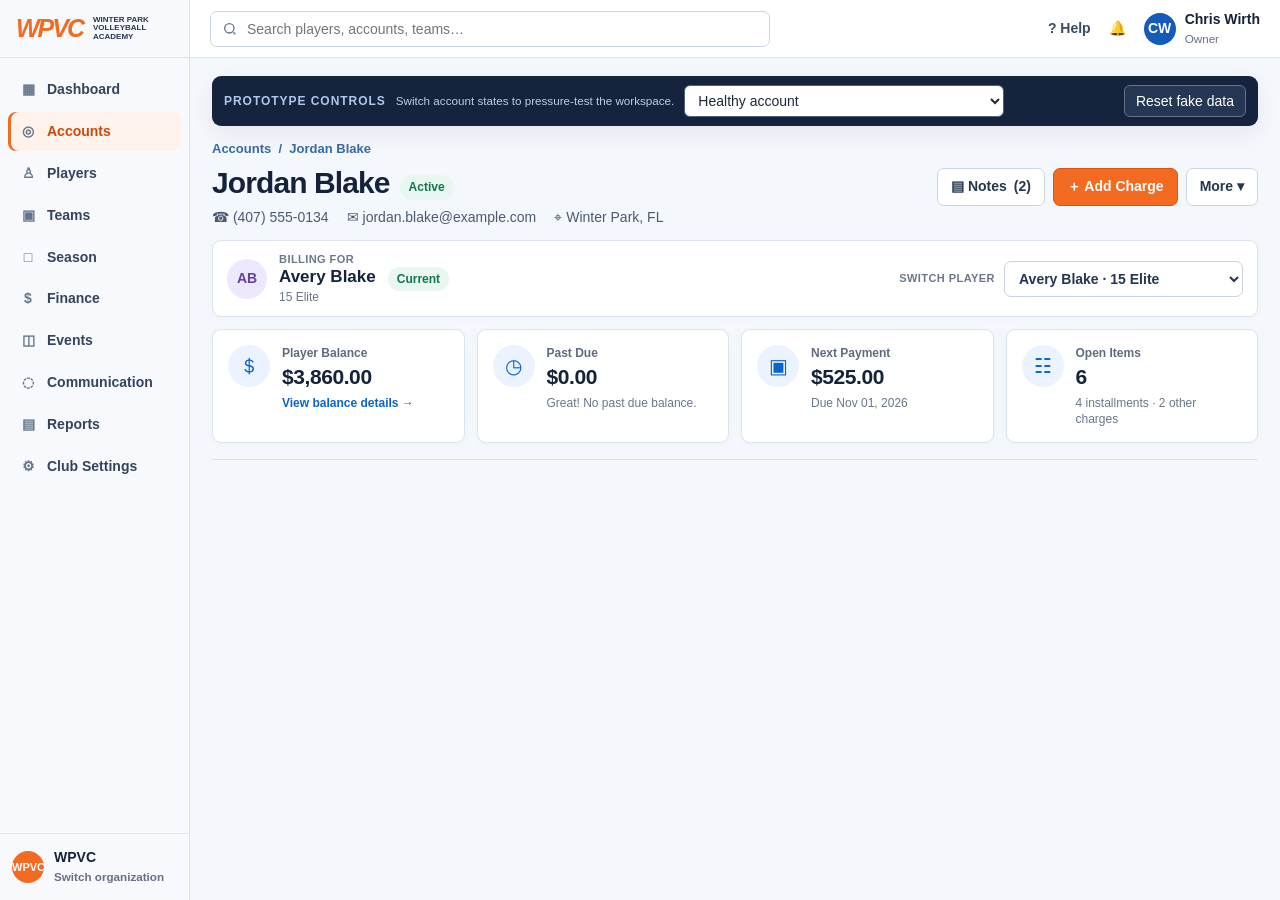
==== commit d80ba4b7: "Anchor account billing prototype to selected player" ====
--- a/account-billing/index.html
+++ b/account-billing/index.html
@@ -26,7 +26,9 @@
 .proto{background:#15233d;color:#eef5ff;border-radius:9px;padding:9px 12px;margin-bottom:14px;display:flex;align-items:center;gap:10px;box-shadow:var(--shadow)}
 .proto b{font-size:12px;text-transform:uppercase;letter-spacing:.08em;color:#adc8ec}.proto select{height:32px;border:1px solid #50627e;border-radius:6px;background:#fff;color:#1d2939;padding:0 28px 0 9px}.proto .spacer{flex:1}.proto button{height:32px;border:1px solid #64748b;border-radius:6px;background:#263754;color:#fff;padding:0 11px}.proto small{color:#bfcee2}
 .crumb{color:#376aa5;font-size:13px;font-weight:650;margin:4px 0 10px}.head{display:flex;align-items:flex-start;gap:18px;margin-bottom:16px}.head h1{font-size:30px;line-height:1;margin:0 0 10px;letter-spacing:-.03em}.badge{display:inline-flex;align-items:center;padding:4px 9px;border-radius:999px;font-size:12px;font-weight:750}.good{background:var(--green2);color:#137551}.bad{background:var(--red2);color:#b42318}.warn{background:var(--amber2);color:#7a5200}.info{background:var(--blue2);color:#235d9c}
-.contact{display:flex;flex-wrap:wrap;gap:18px;color:#4b5a70}.head-actions{margin-left:auto;display:flex;gap:8px;align-items:center}.btn{height:38px;border:1px solid #ccd6e3;border-radius:7px;padding:0 13px;background:#fff;color:#25364f;font-weight:700;display:inline-flex;align-items:center;gap:7px}.btn:hover{background:#f8fafc}.btn.primary{border-color:#d95513;background:var(--orange);color:#fff}.btn.primary:hover{background:#dc5b18}.btn.small{height:32px;padding:0 10px;font-size:12px}.btn.linkish{border:0;background:transparent;color:var(--blue);padding:0 4px}
+.contact{display:flex;flex-wrap:wrap;gap:18px;color:#4b5a70}.head-actions{margin-left:auto;display:flex;gap:8px;align-items:center}
+.player-context{background:#fff;border:1px solid var(--line);border-radius:9px;padding:11px 14px;margin:-2px 0 12px;display:flex;align-items:center;gap:12px;box-shadow:0 2px 10px rgba(22,39,68,.025)}
+.player-context .circle{width:40px;height:40px}.player-context .who{min-width:0}.player-context .who small{display:block;color:#6a788c;font-size:11px;font-weight:750;text-transform:uppercase;letter-spacing:.04em}.player-context .who strong{display:block;font-size:17px;line-height:1.15}.player-context .who span{display:block;color:#6b7788;font-size:12px;margin-top:2px}.player-context .spacer{flex:1}.switcher{display:flex;align-items:center;gap:9px}.switcher label{font-size:11px;text-transform:uppercase;letter-spacing:.04em;color:#6b7788;font-weight:750}.switcher select{height:36px;min-width:190px;border:1px solid #cbd5e1;border-radius:7px;background:#fff;color:#26364e;padding:0 30px 0 10px;font-weight:700}.player-rail{width:100%;border:1px solid transparent;border-radius:8px;background:#fff;text-align:left;padding:8px;display:flex;align-items:center;gap:9px;color:inherit}.player-rail:hover{background:#f7f9fc}.player-rail.selected{background:#eef5ff;border-color:#c8ddf7}.player-rail .grow{flex:1}.player-rail b,.player-rail small{display:block}.player-rail small{color:#6e7b8e}.selected-player{border-color:#9fc3ed;background:#f8fbff}.btn{height:38px;border:1px solid #ccd6e3;border-radius:7px;padding:0 13px;background:#fff;color:#25364f;font-weight:700;display:inline-flex;align-items:center;gap:7px}.btn:hover{background:#f8fafc}.btn.primary{border-color:#d95513;background:var(--orange);color:#fff}.btn.primary:hover{background:#dc5b18}.btn.small{height:32px;padding:0 10px;font-size:12px}.btn.linkish{border:0;background:transparent;color:var(--blue);padding:0 4px}
 .kpis{display:grid;grid-template-columns:repeat(4,minmax(0,1fr));gap:12px;margin:8px 0 16px}.kpi{background:#fff;border:1px solid var(--line);border-radius:9px;padding:15px;display:flex;gap:12px;min-height:98px;box-shadow:0 2px 10px rgba(22,39,68,.025)}.kpi.attn{background:#fff8f7}.kicon{width:42px;height:42px;border-radius:50%;background:var(--blue2);color:var(--blue);display:grid;place-items:center;font-size:20px;flex:none}.kpi.attn .kicon{background:#ffe5e2;color:var(--red)}.klabel{font-size:12px;font-weight:700;color:#5e6b7f}.kvalue{font-size:21px;font-weight:800;letter-spacing:-.02em;margin-top:2px}.khelp{font-size:12px;color:#68768a;margin-top:3px}.khelp a{color:var(--blue);font-weight:700;text-decoration:none}
 .tabs{display:flex;gap:3px;border-bottom:1px solid var(--line);margin-bottom:14px;overflow:auto}.tab{border:0;background:transparent;padding:11px 13px;color:#46566d;font-weight:700;white-space:nowrap;border-bottom:2px solid transparent}.tab:hover{color:#13233e}.tab.active{color:#d65113;border-color:var(--orange)}
 .workspace{display:grid;grid-template-columns:minmax(0,1fr) 300px;gap:14px;align-items:start}.card{background:#fff;border:1px solid var(--line);border-radius:9px;box-shadow:0 2px 10px rgba(22,39,68,.025);overflow:hidden}.card+.card{margin-top:12px}.cardhead{min-height:50px;padding:11px 15px;border-bottom:1px solid #e8edf3;display:flex;align-items:center;gap:10px}.cardhead h2,.cardhead h3{margin:0;font-size:17px}.cardhead h3{font-size:15px}.cardhead .spacer{flex:1}.cardbody{padding:14px 15px}
@@ -47,7 +49,7 @@
 .menu{position:absolute;background:white;border:1px solid #d7e0eb;border-radius:8px;box-shadow:var(--shadow);padding:5px;min-width:190px;z-index:15}.menu button{width:100%;border:0;background:#fff;text-align:left;padding:8px;border-radius:5px;color:#35465d}.menu button:hover{background:#f2f6fb}
 @keyframes slide{from{transform:translateX(32px);opacity:.7}to{transform:none;opacity:1}}
 @media(max-width:1100px){.shell{grid-template-columns:70px 1fr}.brand{justify-content:center}.brandsub,.brandmark{display:none}.nav button{font-size:0;justify-content:center}.nav .ico{font-size:16px}.orgswitch{justify-content:center}.orgswitch span{display:none}.workspace{grid-template-columns:1fr}.rail{display:grid;grid-template-columns:repeat(2,minmax(0,1fr));gap:12px}.rail .card{margin:0}}
-@media(max-width:780px){.shell{display:block}.sidebar{display:none}.topbar{position:static}.main{padding:14px}.proto{align-items:flex-start;flex-wrap:wrap}.proto small{width:100%}.head{flex-wrap:wrap}.head-actions{margin-left:0;width:100%}.kpis{grid-template-columns:1fr 1fr}.workspace{display:block}.rail{display:block}.rail .card{margin-top:12px}.grid2,.payergrid{grid-template-columns:1fr}.contact{gap:9px 14px}.search{width:100%}.toplink,.user span{display:none}}
+@media(max-width:780px){.shell{display:block}.sidebar{display:none}.topbar{position:static}.main{padding:14px}.proto{align-items:flex-start;flex-wrap:wrap}.proto small{width:100%}.head{flex-wrap:wrap}.head-actions{margin-left:0;width:100%}.player-context{align-items:flex-start;flex-wrap:wrap}.player-context .spacer{display:none}.switcher{width:100%;align-items:stretch;flex-direction:column;gap:4px}.switcher select{width:100%;min-width:0}.kpis{grid-template-columns:1fr 1fr}.workspace{display:block}.rail{display:block}.rail .card{margin-top:12px}.grid2,.payergrid{grid-template-columns:1fr}.contact{gap:9px 14px}.search{width:100%}.toplink,.user span{display:none}}
 @media(max-width:480px){.kpis{grid-template-columns:1fr}.formrow{grid-template-columns:1fr}.head h1{font-size:26px}}
 </style>
 </head>
@@ -96,6 +98,7 @@
         <button class="btn" id="moreActions">More ▾</button>
       </div>
     </section>
+    <section class="player-context" id="playerContext" aria-label="Selected player billing context"></section>
     <section class="kpis" id="kpis"></section>
     <nav class="tabs" id="tabs"></nav>
     <section class="workspace">
@@ -222,24 +225,42 @@
 
 let scenario=localStorage.getItem('cp-billing-scenario')||'healthy';
 let data=deep(fixtures[scenario]);
-let tab='Overview',action=null,filters={q:'',type:'All',player:'All'};
+let selectedPlayerName=data.players[0].name;
+let tab='Overview',action=null,filters={q:'',type:'All'};
 const tabs=['Overview','Transactions','Installments','Charges & Credits','Payment Methods','Players','Notes'];
 const $=s=>document.querySelector(s), $$=s=>[...document.querySelectorAll(s)];
 
 function badge(text,kind='info'){return '<span class="badge '+kind+'">'+text+'</span>'}
 function statusKind(s){s=s.toLowerCase();if(s.includes('paid')||s.includes('active')||s.includes('scheduled'))return 'good';if(s.includes('past')||s.includes('hold')||s.includes('returned')||s.includes('failed'))return 'bad';if(s.includes('processing')||s.includes('review'))return 'warn';return 'info'}
 function initials(name){return name.split(' ').map(x=>x[0]).join('').slice(0,2)}
+function selectedPlayer(){return data.players.find(p=>p.name===selectedPlayerName)||data.players[0]}
+function initPlayerBalances(){
+  data.playerBalances=data.playerBalances||{};
+  data.players.forEach((p,i)=>{
+    if(data.playerBalances[p.name]==null){
+      data.playerBalances[p.name]=data.players.length===1?data.balance:data.charges.filter(x=>x.player===p.name).reduce((sum,x)=>sum+Number(x.remaining||0),0);
+    }
+  });
+}
+function playerBalance(){initPlayerBalances();return Number(data.playerBalances[selectedPlayer().name]||0)}
+function playerPastDue(){return selectedPlayer().name===data.players[0].name?Number(data.pastDue||0):0}
+function playerProcessing(){return selectedPlayer().name===data.players[0].name?Number(data.processing||0):0}
+function playerTransactions(){return data.transactions.filter(x=>x.player===selectedPlayer().name)}
+function playerInstallments(){return data.installments.filter(x=>x.player===selectedPlayer().name)}
+function playerCharges(){return data.charges.filter(x=>x.player===selectedPlayer().name)}
+function nextPlayerInstallment(){return playerInstallments().filter(x=>x.status!=='Paid').sort((a,b)=>a.date.localeCompare(b.date))[0]||null}
 function toast(msg){const t=$('#toast');t.textContent=msg;t.classList.remove('hidden');clearTimeout(window._toast);window._toast=setTimeout(()=>t.classList.add('hidden'),2500)}
 
 function init(){
   const s=$('#scenario');s.innerHTML=Object.entries(fixtures).map(([k,v])=>'<option value="'+k+'">'+v.label+'</option>').join('');s.value=scenario;
-  s.onchange=e=>{scenario=e.target.value;localStorage.setItem('cp-billing-scenario',scenario);data=deep(fixtures[scenario]);tab='Overview';render()};
-  $('#reset').onclick=()=>{data=deep(fixtures[scenario]);render();toast('Fake account reset')};
+  s.onchange=e=>{scenario=e.target.value;localStorage.setItem('cp-billing-scenario',scenario);data=deep(fixtures[scenario]);selectedPlayerName=data.players[0].name;initPlayerBalances();tab='Overview';render()};
+  $('#reset').onclick=()=>{data=deep(fixtures[scenario]);selectedPlayerName=data.players[0].name;initPlayerBalances();render();toast('Fake account reset')};
   $('#closeDrawer').onclick=closeDrawer;$('#drawerBack').addEventListener('click',e=>{if(e.target===e.currentTarget)closeDrawer()});
   $('#nav').addEventListener('click',e=>{const b=e.target.closest('button');if(!b)return; if(b.dataset.nav!=='Accounts')toast(b.dataset.nav+' is outside this billing prototype')});
   $('#globalSearch').addEventListener('keydown',e=>{if(e.key==='Enter')toast('Prototype search: try switching account scenarios above')});
   $('#moreActions').onclick=e=>showMore(e.currentTarget);
   document.addEventListener('click',e=>{if(!e.target.closest('#moreActions')&&!e.target.closest('#moreMenu'))$('#moreMenu').classList.add('hidden')});
+  initPlayerBalances();
   render();
 }
 
@@ -248,27 +269,37 @@
   $('#accountBadge').innerHTML=badge(data.status,statusKind(data.status));
   $('#contact').innerHTML='<span>☎ '+data.phone+'</span><span>✉ '+data.email+'</span><span>⌖ '+data.city+'</span>';
   $('#noteCount').textContent='('+data.notes.length+')';
-  renderKpis();renderTabs();renderMain();renderRail();
+  renderPlayerContext();renderKpis();renderTabs();renderMain();renderRail();
   $$('[data-action]').forEach(b=>b.onclick=()=>openDrawer(b.dataset.action,b.dataset.id||''));
 }
+function renderPlayerContext(){
+  const p=selectedPlayer(), due=playerPastDue(), processing=playerProcessing();
+  const state=due?badge('Past due','bad'):processing?badge('Payment review','warn'):badge('Current','good');
+  $('#playerContext').innerHTML=
+    '<div class="circle">'+p.initials+'</div><div class="who"><small>Billing for</small><strong>'+p.name+'</strong><span>'+p.team+'</span></div>'+state+
+    '<div class="spacer"></div>'+
+    (data.players.length>1?'<div class="switcher"><label for="playerSwitcher">Switch player</label><select id="playerSwitcher">'+data.players.map(x=>'<option value="'+x.name+'" '+(x.name===p.name?'selected':'')+'>'+x.name+' · '+x.team+'</option>').join('')+'</select></div>':'<span class="muted tiny">Only player on this account</span>');
+  const sw=$('#playerSwitcher');if(sw)sw.onchange=e=>{selectedPlayerName=e.target.value;filters={q:'',type:'All'};tab='Overview';render()};
+}
 function renderKpis(){
-  const next=data.nextAmount?money(data.nextAmount):'—';
+  const next=nextPlayerInstallment(),due=playerPastDue(),installments=playerInstallments().filter(x=>x.status!=='Paid'),charges=playerCharges().filter(x=>x.remaining>0);
   $('#kpis').innerHTML=[
-    ['＄','Total Balance',money(data.balance),'<a href="#" data-gotab="Transactions">View balance details →</a>',''],
-    ['◷','Past Due',money(data.pastDue),data.pastDue?'Needs attention':'Great! No past due balance.',data.pastDue?'attn':''],
-    ['▣','Next Payment',next,data.nextDate?'Due '+fmt(data.nextDate):'Nothing scheduled',''],
-    ['☷','Open Items',data.openItems,String(data.installments.filter(x=>x.status!=='Paid').length)+' installments · '+data.charges.filter(x=>x.remaining>0).length+' other charges','']
+    ['＄','Player Balance',money(playerBalance()),'<a href="#" data-gotab="Transactions">View balance details →</a>',''],
+    ['◷','Past Due',money(due),due?'Needs attention':'Great! No past due balance.',due?'attn':''],
+    ['▣','Next Payment',next?money(next.amount):'—',next?'Due '+fmt(next.date):'Nothing scheduled',''],
+    ['☷','Open Items',installments.length+charges.length,String(installments.length)+' installments · '+charges.length+' other charges','']
   ].map(x=>'<div class="kpi '+x[4]+'"><div class="kicon">'+x[0]+'</div><div><div class="klabel">'+x[1]+'</div><div class="kvalue">'+x[2]+'</div><div class="khelp">'+x[3]+'</div></div></div>').join('');
-  $$('[data-gotab]').forEach(a=>a.onclick=e=>{e.preventDefault();tab=e.currentTarget.dataset.gotab;render()});
+  $('[data-gotab]').forEach(a=>a.onclick=e=>{e.preventDefault();tab=e.currentTarget.dataset.gotab;render()});
 }
 function renderTabs(){
   $('#tabs').innerHTML=tabs.map(t=>'<button class="tab '+(t===tab?'active':'')+'" data-tab="'+t+'">'+t+'</button>').join('');
   $$('.tab').forEach(b=>b.onclick=()=>{tab=b.dataset.tab;render()});
 }
 function attention(){
-  if(data.processing)return '<div class="alert blue"><div>⟳</div><div class="grow"><strong>'+money(data.processing)+' payment is unresolved</strong><span>ClubPortalAI is protecting this amount from another charge until the processor result is verified.</span></div><button class="btn small" id="reconcile">Check Authorize.Net</button></div>';
-  if(data.pastDue)return '<div class="alert"><div>!</div><div class="grow"><strong>'+money(data.pastDue)+' is past due</strong><span>ACH is unavailable after repeated returns. Collect by card or record an offline payment. Participation hold remains visible until the balance is resolved.</span></div><button class="btn small primary" data-action="payment">Recover payment</button></div>';
-  if(data.payers.length>1)return '<div class="alert amber"><div>⇄</div><div class="grow"><strong>Split payer account</strong><span>Each payment and installment stays with the responsible payer. Actions here must not change the other payer’s share.</span></div></div>';
+  const processing=playerProcessing(),due=playerPastDue(),p=selectedPlayer();
+  if(processing)return '<div class="alert blue"><div>⟳</div><div class="grow"><strong>'+money(processing)+' payment is unresolved for '+p.name+'</strong><span>ClubPortalAI is protecting this amount from another charge until the processor result is verified.</span></div><button class="btn small" id="reconcile">Check Authorize.Net</button></div>';
+  if(due)return '<div class="alert"><div>!</div><div class="grow"><strong>'+money(due)+' is past due for '+p.name+'</strong><span>ACH is unavailable after repeated returns. Collect by card or record an offline payment. Participation hold remains visible until the balance is resolved.</span></div><button class="btn small primary" data-action="payment">Recover payment</button></div>';
+  if(data.payers.length>1)return '<div class="alert amber"><div>⇄</div><div class="grow"><strong>Split payer billing for '+p.name+'</strong><span>Each payment and installment stays with the responsible payer. Actions here must not change the other payer’s share.</span></div></div>';
   return '';
 }
 function renderMain(){
@@ -286,58 +317,63 @@
   const nt=$('#noteText');if(nt)$('#addNoteInline').onclick=()=>{if(!nt.value.trim())return;data.notes.unshift({date:today,by:'Chris Wirth',text:nt.value.trim()});nt.value='';render();toast('Note added')};
 }
 function renderOverview(){
-  const payerBlock=data.payers.length>1?'<div class="card"><div class="cardhead"><h2>Payer responsibility</h2></div><div class="cardbody"><div class="payergrid">'+data.payers.map(p=>'<div class="payer"><h4>'+p.name+' · '+p.share+'%</h4><div class="big">'+money(p.balance)+'</div><small class="muted">'+p.rail+' · '+(p.autopay?'Autopay on':'Autopay off')+'</small></div>').join('')+'</div></div></div>':'';
+  const p=selectedPlayer(),due=playerPastDue(),processing=playerProcessing();
+  const payerBlock=data.payers.length>1?'<div class="card"><div class="cardhead"><h2>Payer responsibility · '+p.name+'</h2></div><div class="cardbody"><div class="payergrid">'+data.payers.map(payer=>'<div class="payer"><h4>'+payer.name+' · '+payer.share+'%</h4><div class="big">'+money(payer.balance)+'</div><small class="muted">'+payer.rail+' · '+(payer.autopay?'Autopay on':'Autopay off')+'</small></div>').join('')+'</div></div></div>':'';
+  const upcoming=playerInstallments().filter(x=>x.status!=='Paid').slice(0,4),open=playerCharges().filter(x=>x.remaining>0).slice(0,4);
   return attention()+
-  '<div class="card"><div class="cardhead"><h2>Account register</h2><span class="badge info">Ledger view</span><div class="spacer"></div><button class="btn small" data-action="statement">View statement</button></div>'+
-  '<div class="ledger-summary"><div><span>Account balance</span><b>'+money(data.balance)+'</b></div><div><span>Past due</span><b class="'+(data.pastDue?'neg':'')+'">'+money(data.pastDue)+'</b></div><div><span>Protected / processing</span><b>'+money(data.processing||0)+'</b></div></div>'+
-  registerTable(data.transactions.slice(0,8))+'</div>'+
-  '<div class="grid2" style="margin-top:12px"><div class="card"><div class="cardhead"><h3>Upcoming installments</h3><div class="spacer"></div><button class="btn linkish small" data-action="goto-installments">View all</button></div><div class="cardbody"><div class="itemlist">'+data.installments.filter(x=>x.status!=='Paid').slice(0,4).map(instItem).join('')+'</div></div></div>'+
-  '<div class="card"><div class="cardhead"><h3>Open charges</h3><div class="spacer"></div><button class="btn linkish small" data-action="charge">Add charge</button></div><div class="cardbody"><div class="itemlist">'+data.charges.filter(x=>x.remaining>0).slice(0,4).map(chargeItem).join('')+'</div></div></div></div>'+payerBlock;
+  '<div class="card"><div class="cardhead"><h2>'+p.name+' register</h2><span class="badge info">Player ledger</span><div class="spacer"></div><button class="btn small" data-action="statement">View statement</button></div>'+
+  '<div class="ledger-summary"><div><span>Player balance</span><b>'+money(playerBalance())+'</b></div><div><span>Past due</span><b class="'+(due?'neg':'')+'">'+money(due)+'</b></div><div><span>Protected / processing</span><b>'+money(processing)+'</b></div></div>'+
+  registerTable(playerTransactions().slice(0,8))+'</div>'+
+  '<div class="grid2" style="margin-top:12px"><div class="card"><div class="cardhead"><h3>Upcoming installments</h3><div class="spacer"></div><button class="btn linkish small" data-action="goto-installments">View all</button></div><div class="cardbody"><div class="itemlist">'+(upcoming.length?upcoming.map(instItem).join(''):'<div class="empty"><b>No upcoming installments</b>Nothing scheduled for this player.</div>')+'</div></div></div>'+
+  '<div class="card"><div class="cardhead"><h3>Open charges</h3><div class="spacer"></div><button class="btn linkish small" data-action="charge">Add charge</button></div><div class="cardbody"><div class="itemlist">'+(open.length?open.map(chargeItem).join(''):'<div class="empty"><b>No open charges</b>This player is clear.</div>')+'</div></div></div></div>'+payerBlock;
 }
 function registerTable(rows){
-  let running=data.balance; 
-  return '<div class="tablewrap"><table class="table"><thead><tr><th>Date</th><th>Type</th><th>Description</th><th>Player</th><th class="num">Amount</th><th class="num">Current balance</th><th></th></tr></thead><tbody>'+
-    rows.map((r,i)=>'<tr><td>'+fmt(r.date)+'</td><td>'+badge(r.type,statusKind(r.type))+'</td><td class="desc"><strong>'+r.desc+'</strong><small>'+r.detail+'</small></td><td>'+r.player+'</td><td class="num money '+(r.amount<0?'pos':r.type==='Refund'||r.type==='Return'?'neg':'')+'">'+(r.amount<0?'-':'')+money(Math.abs(r.amount))+'</td><td class="num">'+(i===0?money(running):'')+'</td><td><button class="rowaction" data-action="transaction" data-id="'+i+'">⋮</button></td></tr>').join('')+
+  let running=playerBalance();
+  if(!rows.length)return '<div class="empty"><b>No activity for '+selectedPlayer().name+'</b>Transactions for another player stay out of this register.</div>';
+  return '<div class="tablewrap"><table class="table"><thead><tr><th>Date</th><th>Type</th><th>Description</th><th class="num">Amount</th><th class="num">Current balance</th><th></th></tr></thead><tbody>'+
+    rows.map((r,i)=>{const txIndex=data.transactions.indexOf(r);return '<tr><td>'+fmt(r.date)+'</td><td>'+badge(r.type,statusKind(r.type))+'</td><td class="desc"><strong>'+r.desc+'</strong><small>'+r.detail+'</small></td><td class="num money '+(r.amount<0?'pos':r.type==='Refund'||r.type==='Return'?'neg':'')+'">'+(r.amount<0?'-':'')+money(Math.abs(r.amount))+'</td><td class="num">'+(i===0?money(running):'')+'</td><td><button class="rowaction" data-action="transaction" data-id="'+txIndex+'">⋮</button></td></tr>'}).join('')+
     '</tbody></table></div>';
 }
 function renderTransactions(){
-  const types=['All',...new Set(data.transactions.map(x=>x.type))], players=['All',...data.players.map(x=>x.name)];
-  const rows=data.transactions.filter(r=>(filters.q===''||(r.desc+' '+r.detail).toLowerCase().includes(filters.q.toLowerCase()))&&(filters.type==='All'||r.type===filters.type)&&(filters.player==='All'||r.player===filters.player));
+  const source=playerTransactions(),types=['All',...new Set(source.map(x=>x.type))];
+  const rows=source.filter(r=>(filters.q===''||(r.desc+' '+r.detail).toLowerCase().includes(filters.q.toLowerCase()))&&(filters.type==='All'||r.type===filters.type));
   setTimeout(()=>{
-    const q=$('#txq'),ty=$('#txtype'),pl=$('#txplayer');if(q)q.oninput=e=>{filters.q=e.target.value;renderMain()};if(ty)ty.onchange=e=>{filters.type=e.target.value;renderMain()};if(pl)pl.onchange=e=>{filters.player=e.target.value;renderMain()};
+    const q=$('#txq'),ty=$('#txtype');if(q)q.oninput=e=>{filters.q=e.target.value;renderMain()};if(ty)ty.onchange=e=>{filters.type=e.target.value;renderMain()};
   },0);
-  return attention()+'<div class="card"><div class="cardhead"><h2>Transactions</h2><div class="spacer"></div><button class="btn small" data-action="statement">Export</button></div>'+
-    '<div class="toolbar"><input class="field" id="txq" placeholder="Search transactions…" value="'+filters.q+'"><select class="select" id="txtype">'+types.map(x=>'<option '+(filters.type===x?'selected':'')+'>'+x+'</option>').join('')+'</select><select class="select" id="txplayer">'+players.map(x=>'<option '+(filters.player===x?'selected':'')+'>'+x+'</option>').join('')+'</select><div class="spacer"></div><button class="btn small" data-action="payment">Record payment</button></div>'+
+  return attention()+'<div class="card"><div class="cardhead"><h2>Transactions · '+selectedPlayer().name+'</h2><div class="spacer"></div><button class="btn small" data-action="statement">Export</button></div>'+
+    '<div class="toolbar"><input class="field" id="txq" placeholder="Search this player’s transactions…" value="'+filters.q+'"><select class="select" id="txtype">'+types.map(x=>'<option '+(filters.type===x?'selected':'')+'>'+x+'</option>').join('')+'</select><div class="spacer"></div><button class="btn small" data-action="payment">Record payment</button></div>'+
     registerTable(rows)+'</div>';
 }
 function instItem(x){return '<div class="item"><span class="statusdot '+statusKind(x.status)+'"></span><div class="grow"><strong>'+x.label+'</strong><small>'+fmt(x.date)+' · '+x.player+'</small></div><div class="money">'+money(x.amount)+'</div>'+badge(x.status,statusKind(x.status))+'</div>'}
 function renderInstallments(){
-  return attention()+'<div class="card"><div class="cardhead"><h2>Installments</h2><div class="spacer"></div><button class="btn small" data-action="adjust">Adjust installment</button></div><div class="tablewrap"><table class="table"><thead><tr><th>Due date</th><th>Player</th><th>Installment</th><th>Status</th><th class="num">Amount</th><th>Collection</th><th></th></tr></thead><tbody>'+
-  data.installments.map(x=>'<tr><td>'+fmt(x.date)+'</td><td>'+x.player+'</td><td>'+x.label+'</td><td>'+badge(x.status,statusKind(x.status))+'</td><td class="num money">'+money(x.amount)+'</td><td>'+(x.status==='Scheduled'?'Autopay':x.status==='Past due'?'Manual recovery':x.status==='Processing'?'Protected':'—')+'</td><td><button class="rowaction" data-action="adjust" data-id="'+x.id+'">⋮</button></td></tr>').join('')+
-  '</tbody></table></div></div>';
+  const rows=playerInstallments();
+  return attention()+'<div class="card"><div class="cardhead"><h2>Installments · '+selectedPlayer().name+'</h2><div class="spacer"></div><button class="btn small" data-action="adjust">Adjust installment</button></div>'+(rows.length?'<div class="tablewrap"><table class="table"><thead><tr><th>Due date</th><th>Installment</th><th>Status</th><th class="num">Amount</th><th>Collection</th><th></th></tr></thead><tbody>'+
+  rows.map(x=>'<tr><td>'+fmt(x.date)+'</td><td>'+x.label+'</td><td>'+badge(x.status,statusKind(x.status))+'</td><td class="num money">'+money(x.amount)+'</td><td>'+(x.status==='Scheduled'?'Autopay':x.status==='Past due'?'Manual recovery':x.status==='Processing'?'Protected':'—')+'</td><td><button class="rowaction" data-action="adjust" data-id="'+x.id+'">⋮</button></td></tr>').join('')+
+  '</tbody></table></div>':'<div class="empty"><b>No installments</b>No installment schedule exists for this player.</div>')+'</div>';
 }
 function chargeItem(x){return '<div class="item"><span class="statusdot '+statusKind(x.status)+'"></span><div class="grow"><strong>'+x.label+'</strong><small>'+x.player+' · '+x.group+'</small></div><div><div class="money">'+money(x.remaining)+'</div><small class="muted">of '+money(x.amount)+'</small></div></div>'}
 function renderCharges(){
-  const groups=[...new Set(data.charges.map(x=>x.group))];
-  return '<div class="card"><div class="cardhead"><h2>Charges & credits</h2><div class="spacer"></div><button class="btn small primary" data-action="charge">＋ Add Charge</button></div><div class="cardbody">'+groups.map(g=>'<div class="mini" style="margin-bottom:10px"><h4>'+g+'</h4>'+data.charges.filter(x=>x.group===g).map(x=>'<div class="line"><span><b>'+x.label+'</b><br><small class="muted">'+x.player+' · '+x.status+'</small></span><span class="num"><b>'+money(x.remaining)+'</b><br><small class="muted">remaining</small></span></div>').join('')+'</div>').join('')+'</div></div>';
+  const source=playerCharges(),groups=[...new Set(source.map(x=>x.group))];
+  return '<div class="card"><div class="cardhead"><h2>Charges & credits · '+selectedPlayer().name+'</h2><div class="spacer"></div><button class="btn small primary" data-action="charge">＋ Add Charge</button></div><div class="cardbody">'+(groups.length?groups.map(g=>'<div class="mini" style="margin-bottom:10px"><h4>'+g+'</h4>'+source.filter(x=>x.group===g).map(x=>'<div class="line"><span><b>'+x.label+'</b><br><small class="muted">'+x.status+'</small></span><span class="num"><b>'+money(x.remaining)+'</b><br><small class="muted">remaining</small></span></div>').join('')+'</div>').join(''):'<div class="empty"><b>No charges</b>No billing items belong to this player.</div>')+'</div></div>';
 }
 function renderMethods(){
-  return '<div class="card"><div class="cardhead"><h2>Payment methods</h2><div class="spacer"></div><button class="btn small primary" data-action="method">＋ Add payment method</button></div><div class="cardbody"><div class="itemlist">'+data.methods.map(m=>'<div class="item"><div class="kicon" style="width:36px;height:36px;font-size:15px">'+(m.type==='ACH'?'▤':'▰')+'</div><div class="grow"><strong>'+m.label+' ···· '+m.last4+'</strong><small>'+m.type+' · '+(m.autopay?'Used for autopay':'Not used for autopay')+'</small></div>'+(m.default?badge('Default','good'):'<button class="btn small" data-method-default="'+m.id+'">Set default</button>')+'</div>').join('')+'</div><div class="callout" style="margin-top:12px"><strong>Prototype behavior:</strong> changing the default method here only changes fake data for this page session.</div></div></div>';
+  return '<div class="card"><div class="cardhead"><h2>Payment methods · '+selectedPlayer().name+'</h2><div class="spacer"></div><button class="btn small primary" data-action="method">＋ Add payment method</button></div><div class="cardbody"><div class="callout" style="margin-bottom:12px"><strong>Player context:</strong> these are the payer methods available for '+selectedPlayer().name+'’s billing. The saved method still belongs to the payer, not the player.</div><div class="itemlist">'+data.methods.map(m=>'<div class="item"><div class="kicon" style="width:36px;height:36px;font-size:15px">'+(m.type==='ACH'?'▤':'▰')+'</div><div class="grow"><strong>'+m.label+' ···· '+m.last4+'</strong><small>'+m.type+' · '+(m.autopay?'Used for this player’s autopay':'Available for this player')+'</small></div>'+(m.default?badge('Default','good'):'<button class="btn small" data-method-default="'+m.id+'">Set default</button>')+'</div>').join('')+'</div><div class="callout" style="margin-top:12px"><strong>Prototype behavior:</strong> changing the default method here only changes fake data for this page session.</div></div></div>';
 }
 function renderPlayers(){
-  return '<div class="card"><div class="cardhead"><h2>Players on account</h2></div><div class="cardbody"><div class="grid2">'+data.players.map((p,i)=>'<div class="mini"><div class="person"><div class="circle '+(i?'alt':'')+'">'+p.initials+'</div><div class="grow"><b>'+p.name+'</b><small>'+p.team+'</small></div></div><div class="line"><span>Billing balance</span><b>'+money(data.charges.filter(x=>x.player===p.name).reduce((a,x)=>a+x.remaining,0))+'</b></div><div class="line"><span>Past due</span><b>'+money(data.pastDue&&i===0?data.pastDue:0)+'</b></div><button class="btn small" style="margin-top:10px" data-action="player" data-id="'+i+'">Open player billing</button></div>').join('')+'</div></div></div>';
+  initPlayerBalances();
+  return '<div class="card"><div class="cardhead"><h2>Players on account</h2><span class="muted tiny">Choose a player to change the billing context.</span></div><div class="cardbody"><div class="grid2">'+data.players.map((p,i)=>'<div class="mini '+(p.name===selectedPlayer().name?'selected-player':'')+'"><div class="person"><div class="circle '+(i?'alt':'')+'">'+p.initials+'</div><div class="grow"><b>'+p.name+'</b><small>'+p.team+'</small></div>'+(p.name===selectedPlayer().name?badge('Selected','info'):'')+'</div><div class="line"><span>Billing balance</span><b>'+money(data.playerBalances[p.name]||0)+'</b></div><div class="line"><span>Past due</span><b>'+money(i===0?data.pastDue:0)+'</b></div><button class="btn small" style="margin-top:10px" data-action="player" data-id="'+i+'">'+(p.name===selectedPlayer().name?'Viewing billing':'View player billing')+'</button></div>').join('')+'</div></div></div>';
 }
 function renderNotes(){
   return '<div class="card"><div class="cardhead"><h2>Account notes</h2></div><div class="cardbody"><label class="label">Add a note<textarea id="noteText" placeholder="Write an internal account note…"></textarea></label><div style="margin:8px 0 16px"><button class="btn small primary" id="addNoteInline">Add note</button></div>'+data.notes.map(n=>'<div class="note"><div class="notehead"><strong>'+n.by+'</strong><small>'+fmt(n.date)+'</small></div><p>'+n.text+'</p></div>').join('')+'</div></div>';
 }
 function renderRail(){
-  const p1=data.players[0];
   $('#rail').innerHTML=
   '<div class="card"><div class="cardhead"><h3>Account details</h3><div class="spacer"></div><button class="btn linkish small" data-action="account">Edit</button></div><div class="cardbody"><dl class="kv"><dt>Account ID</dt><dd>'+data.id+'</dd><dt>Type</dt><dd>Family</dd><dt>Status</dt><dd>'+data.status+'</dd><dt>Primary contact</dt><dd>'+data.name+'</dd><dt>Email</dt><dd>'+data.email+'</dd><dt>Phone</dt><dd>'+data.phone+'</dd></dl></div></div>'+
-  '<div class="card"><div class="cardhead"><h3>Players</h3><div class="spacer"></div><button class="btn linkish small" data-action="goto-players">Manage</button></div><div class="cardbody">'+data.players.map((p,i)=>'<div class="person"><div class="circle '+(i?'alt':'')+'">'+p.initials+'</div><div class="grow"><b>'+p.name+'</b><small>'+p.team+'</small></div><span>›</span></div>').join('')+'</div></div>'+
+  '<div class="card"><div class="cardhead"><h3>Players</h3><div class="spacer"></div><button class="btn linkish small" data-action="goto-players">Manage</button></div><div class="cardbody">'+data.players.map((p,i)=>'<button class="player-rail '+(p.name===selectedPlayer().name?'selected':'')+'" data-player-switch="'+i+'"><div class="circle '+(i?'alt':'')+'">'+p.initials+'</div><div class="grow"><b>'+p.name+'</b><small>'+p.team+'</small></div>'+(p.name===selectedPlayer().name?badge('Viewing','info'):'<span>›</span>')+'</button>').join('')+'</div></div>'+
   '<div class="card"><div class="cardhead"><h3>Payment methods</h3><div class="spacer"></div><button class="btn linkish small" data-action="goto-methods">Manage</button></div><div class="cardbody">'+data.methods.slice(0,2).map(m=>'<div class="method"><span>'+(m.type==='ACH'?'▤':'▰')+'</span><div class="grow"><b>'+m.label+'</b><small>···· '+m.last4+'</small></div>'+(m.autopay?badge('AutoPay','good'):'')+'</div>').join('')+'</div></div>'+
   '<div class="card"><div class="cardhead"><h3>Quick actions</h3></div><div class="quick"><button data-action="payment">▤ Record a payment</button><button data-action="charge">◇ Add a charge</button><button data-action="refund">↶ Create a refund</button><button data-action="adjust">◴ Adjust an installment</button><button data-action="method">▰ Add payment method</button><button data-action="statement">▧ View / print statement</button></div></div>';
-  $$('#rail [data-action]').forEach(b=>b.onclick=()=>openDrawer(b.dataset.action,b.dataset.id||''));
+  $('#rail [data-action]').forEach(b=>b.onclick=()=>openDrawer(b.dataset.action,b.dataset.id||''));
+  $('#rail [data-player-switch]').forEach(b=>b.onclick=()=>{selectedPlayerName=data.players[Number(b.dataset.playerSwitch)].name;filters={q:'',type:'All'};tab='Overview';render()});
 }
 function showMore(btn){
   const m=$('#moreMenu'),r=btn.getBoundingClientRect();m.style.top=(r.bottom+6)+'px';m.style.left=Math.max(8,r.right-190)+'px';
@@ -349,26 +385,28 @@
   if(a==='goto-installments'){tab='Installments';render();return}
   if(a==='goto-methods'){tab='Payment Methods';render();return}
   if(a==='goto-players'){tab='Players';render();return}
-  if(a==='player'){tab='Charges & Credits';render();toast('Filtered to player in the real app');return}
-  action={type:a,id};const titles={payment:'Record a payment',charge:'Add a charge',refund:'Create a refund',adjust:'Adjust an installment',method:'Add payment method',note:'Add account note',statement:'Account statement',account:'Edit account details',transaction:'Transaction details'};
-  $('#drawerTitle').textContent=titles[a]||'Account action';$('#drawerBack').classList.remove('hidden');
+  if(a==='player'){selectedPlayerName=data.players[Number(id)].name;filters={q:'',type:'All'};tab='Overview';render();toast('Now viewing '+selectedPlayerName);return}
+  action={type:a,id};const titles={payment:'Record a payment',charge:'Add a charge',refund:'Create a refund',adjust:'Adjust an installment',method:'Add payment method',note:'Add account note',statement:'Player statement',account:'Edit account details',transaction:'Transaction details'};
+  const financial=['payment','charge','refund','adjust','method','statement'];
+  $('#drawerTitle').textContent=(titles[a]||'Account action')+(financial.includes(a)?' · '+selectedPlayer().name:'');$('#drawerBack').classList.remove('hidden');
   let html='',foot='<button class="btn" id="cancelDrawer">Cancel</button>';
   if(a==='payment'){
-    html='<div class="form"><div class="callout"><strong>Payment applies to eligible unpaid items only.</strong> The prototype reduces the account balance and past due amount immediately.</div><label class="label">Player<select id="fPlayer">'+data.players.map(p=>'<option>'+p.name+'</option>').join('')+'</select></label><div class="formrow"><label class="label">Amount<input id="fAmount" type="number" min="0" step=".01" value="'+(data.pastDue||data.nextAmount||0)+'"></label><label class="label">Method<select id="fMethod">'+data.methods.map(m=>'<option>'+m.label+' ···· '+m.last4+'</option>').join('')+'<option>Cash / check</option></select></label></div><label class="label">Staff note<textarea id="fNote" placeholder="Optional"></textarea></label></div>';foot+='<button class="btn primary" id="saveDrawer">Record payment</button>';
+    const next=nextPlayerInstallment();
+    html='<div class="form"><div class="callout"><strong>Recording payment for '+selectedPlayer().name+'.</strong> Payment applies only to this player’s eligible unpaid items.</div><div class="formrow"><label class="label">Amount<input id="fAmount" type="number" min="0" step=".01" value="'+(playerPastDue()||(next&&next.amount)||0)+'"></label><label class="label">Method<select id="fMethod">'+data.methods.map(m=>'<option>'+m.label+' ···· '+m.last4+'</option>').join('')+'<option>Cash / check</option></select></label></div><label class="label">Staff note<textarea id="fNote" placeholder="Optional"></textarea></label></div>';foot+='<button class="btn primary" id="saveDrawer">Record payment</button>';
   } else if(a==='charge'){
-    html='<div class="form"><label class="label">Player<select id="fPlayer">'+data.players.map(p=>'<option>'+p.name+'</option>').join('')+'</select></label><label class="label">Charge<select id="fDesc"><option>Uniform package</option><option>Tournament fee</option><option>Training clinic</option><option>Custom charge</option></select></label><div class="formrow"><label class="label">Amount<input id="fAmount" type="number" min="0" step=".01" value="125"></label><label class="label">Due date<input id="fDate" type="date" value="'+today+'"></label></div><label class="label">Collection<select id="fCollection"><option>Use saved payment setup</option><option>Finance managed / offline</option></select><span class="help">No real payment is created in this prototype.</span></label></div>';foot+='<button class="btn primary" id="saveDrawer">Add charge</button>';
+    html='<div class="form"><div class="callout"><strong>Adding charge for '+selectedPlayer().name+'.</strong> Switch players before opening this action to charge someone else.</div><label class="label">Charge<select id="fDesc"><option>Uniform package</option><option>Tournament fee</option><option>Training clinic</option><option>Custom charge</option></select></label><div class="formrow"><label class="label">Amount<input id="fAmount" type="number" min="0" step=".01" value="125"></label><label class="label">Due date<input id="fDate" type="date" value="'+today+'"></label></div><label class="label">Collection<select id="fCollection"><option>Use saved payment setup</option><option>Finance managed / offline</option></select><span class="help">No real payment is created in this prototype.</span></label></div>';foot+='<button class="btn primary" id="saveDrawer">Add charge</button>';
   } else if(a==='refund'){
-    const pays=data.transactions.filter(x=>x.type==='Payment');
-    html='<div class="form"><div class="callout"><strong>Refunds preserve original payment history.</strong> Choose a settled payment and enter the amount to return.</div><label class="label">Payment<select id="fPayment">'+pays.map((p,i)=>'<option value="'+i+'">'+fmt(p.date)+' · '+p.desc+' · '+money(Math.abs(p.amount))+'</option>').join('')+'</select></label><label class="label">Refund amount<input id="fAmount" type="number" min="0" step=".01" value="'+(pays[0]?Math.min(100,Math.abs(pays[0].amount)):0)+'"></label><label class="label">Reason<textarea id="fNote" placeholder="Reason for refund"></textarea></label></div>';foot+='<button class="btn primary" id="saveDrawer">Create fake refund</button>';
+    const pays=playerTransactions().filter(x=>x.type==='Payment');
+    html='<div class="form"><div class="callout"><strong>Refunds for '+selectedPlayer().name+' preserve original payment history.</strong> Choose a settled payment and enter the amount to return.</div>'+(pays.length?'<label class="label">Payment<select id="fPayment">'+pays.map((p,i)=>'<option value="'+i+'">'+fmt(p.date)+' · '+p.desc+' · '+money(Math.abs(p.amount))+'</option>').join('')+'</select></label><label class="label">Refund amount<input id="fAmount" type="number" min="0" step=".01" value="'+Math.min(100,Math.abs(pays[0].amount))+'"></label><label class="label">Reason<textarea id="fNote" placeholder="Reason for refund"></textarea></label>':'<div class="empty"><b>No settled payments</b>There is nothing to refund for this player.</div>')+'</div>';if(pays.length)foot+='<button class="btn primary" id="saveDrawer">Create fake refund</button>';
   } else if(a==='adjust'){
-    const selected=data.installments.find(x=>x.id===id)||data.installments.find(x=>x.status!=='Paid')||data.installments[0];
-    html='<div class="form"><label class="label">Installment<select id="fInstallment">'+data.installments.map(x=>'<option value="'+x.id+'" '+(selected&&selected.id===x.id?'selected':'')+'>'+fmt(x.date)+' · '+x.label+'</option>').join('')+'</select></label><div class="formrow"><label class="label">Amount<input id="fAmount" type="number" step=".01" value="'+(selected?selected.amount:0)+'"></label><label class="label">Due date<input id="fDate" type="date" value="'+(selected?selected.date:today)+'"></label></div><label class="label">Adjustment note<textarea id="fNote" placeholder="Optional internal note"></textarea></label></div>';foot+='<button class="btn primary" id="saveDrawer">Save adjustment</button>';
+    const installments=playerInstallments(),selected=installments.find(x=>x.id===id)||installments.find(x=>x.status!=='Paid')||installments[0];
+    html='<div class="form">'+(selected?'<label class="label">Installment<select id="fInstallment">'+installments.map(x=>'<option value="'+x.id+'" '+(selected.id===x.id?'selected':'')+'>'+fmt(x.date)+' · '+x.label+'</option>').join('')+'</select></label><div class="formrow"><label class="label">Amount<input id="fAmount" type="number" step=".01" value="'+selected.amount+'"></label><label class="label">Due date<input id="fDate" type="date" value="'+selected.date+'"></label></div><label class="label">Adjustment note<textarea id="fNote" placeholder="Optional internal note"></textarea></label>':'<div class="empty"><b>No installments</b>This player has no installment to adjust.</div>')+'</div>';if(selected)foot+='<button class="btn primary" id="saveDrawer">Save adjustment</button>';
   } else if(a==='method'){
     html='<div class="form"><div class="callout">This is fake data. Do not enter a real card or bank account.</div><label class="label">Method type<select id="fType"><option>Card</option><option>ACH</option></select></label><label class="label">Display label<input id="fLabel" value="Demo Visa"></label><label class="label">Last four digits<input id="fLast4" inputmode="numeric" maxlength="4" value="4242"></label></div>';foot+='<button class="btn primary" id="saveDrawer">Add fake method</button>';
   } else if(a==='note'){
     html='<div class="form"><label class="label">Internal note<textarea id="fNote" placeholder="Visible to staff only"></textarea></label></div>';foot+='<button class="btn primary" id="saveDrawer">Add note</button>';
   } else if(a==='statement'){
-    html='<div class="form"><div class="callout"><strong>Statement preview</strong><br>'+data.name+'<br>'+data.id+'<br><br>Current balance: <b>'+money(data.balance)+'</b><br>Past due: <b>'+money(data.pastDue)+'</b><br><br>This prototype does not generate a real PDF.</div><label class="label">Statement range<select><option>All activity</option><option>Current season</option><option>Last 90 days</option></select></label></div>';foot+='<button class="btn primary" id="saveDrawer">Pretend to print</button>';
+    html='<div class="form"><div class="callout"><strong>'+selectedPlayer().name+' statement preview</strong><br>'+data.name+' · '+data.id+'<br><br>Player balance: <b>'+money(playerBalance())+'</b><br>Past due: <b>'+money(playerPastDue())+'</b><br><br>This prototype does not generate a real PDF.</div><label class="label">Statement range<select><option>All player activity</option><option>Current season</option><option>Last 90 days</option></select></label></div>';foot+='<button class="btn primary" id="saveDrawer">Pretend to print</button>';
   } else if(a==='account'){
     html='<div class="form"><label class="label">Primary contact<input id="fName" value="'+data.name+'"></label><label class="label">Email<input id="fEmail" value="'+data.email+'"></label><label class="label">Phone<input id="fPhone" value="'+data.phone+'"></label><label class="label">City<input id="fCity" value="'+data.city+'"></label></div>';foot+='<button class="btn primary" id="saveDrawer">Save</button>';
   } else {
@@ -381,16 +419,16 @@
   const a=action.type;
   if(a==='payment'){
     const amt=Math.max(0,Number($('#fAmount').value||0));if(!amt)return toast('Enter an amount');
-    const player=$('#fPlayer').value,method=$('#fMethod').value;data.balance=Math.max(0,data.balance-amt);data.pastDue=Math.max(0,data.pastDue-amt);data.openItems=Math.max(0,data.openItems-(data.pastDue===0?1:0));data.transactions.unshift({date:today,type:'Payment',desc:'Staff recorded payment',detail:method,player,amount:-amt});if(data.pastDue===0&&data.status==='Participation hold')data.status='Active';toast('Fake payment recorded');
+    const player=selectedPlayer().name,method=$('#fMethod').value;initPlayerBalances();data.playerBalances[player]=Math.max(0,data.playerBalances[player]-amt);data.balance=Math.max(0,data.balance-amt);if(player===data.players[0].name)data.pastDue=Math.max(0,data.pastDue-amt);data.transactions.unshift({date:today,type:'Payment',desc:'Staff recorded payment',detail:method,player,amount:-amt});if(data.pastDue===0&&data.status==='Participation hold')data.status='Active';toast('Fake payment recorded for '+player);
   }
   if(a==='charge'){
-    const amt=Math.max(0,Number($('#fAmount').value||0)),player=$('#fPlayer').value,desc=$('#fDesc').value;data.balance+=amt;data.openItems++;data.charges.push({id:'c'+Date.now(),group:'Staff-added charges · '+player,label:desc,player,amount:amt,remaining:amt,status:'Open'});data.transactions.unshift({date:today,type:'Charge',desc,detail:'Staff-added charge',player,amount:amt});toast('Fake charge added');
+    const amt=Math.max(0,Number($('#fAmount').value||0)),player=selectedPlayer().name,desc=$('#fDesc').value;initPlayerBalances();data.playerBalances[player]+=amt;data.balance+=amt;data.charges.push({id:'c'+Date.now(),group:'Staff-added charges · '+player,label:desc,player,amount:amt,remaining:amt,status:'Open'});data.transactions.unshift({date:today,type:'Charge',desc,detail:'Staff-added charge',player,amount:amt});toast('Fake charge added for '+player);
   }
   if(a==='refund'){
-    const amt=Math.max(0,Number($('#fAmount').value||0));if(!amt)return toast('Enter a refund amount');const player=data.players[0].name;data.balance+=amt;data.transactions.unshift({date:today,type:'Refund',desc:'Refund created',detail:($('#fNote').value||'Staff refund'),player,amount:amt});toast('Fake refund created');
+    const amt=Math.max(0,Number($('#fAmount').value||0));if(!amt)return toast('Enter a refund amount');const player=selectedPlayer().name;initPlayerBalances();data.playerBalances[player]+=amt;data.balance+=amt;data.transactions.unshift({date:today,type:'Refund',desc:'Refund created',detail:($('#fNote').value||'Staff refund'),player,amount:amt});toast('Fake refund created for '+player);
   }
   if(a==='adjust'){
-    const id=$('#fInstallment').value,x=data.installments.find(i=>i.id===id),amt=Math.max(0,Number($('#fAmount').value||0)),date=$('#fDate').value;if(x){const delta=amt-x.amount;x.amount=amt;x.date=date;if(x.status!=='Paid')data.balance=Math.max(0,data.balance+delta);toast('Installment adjusted')}}
+    const id=$('#fInstallment').value,x=data.installments.find(i=>i.id===id),amt=Math.max(0,Number($('#fAmount').value||0)),date=$('#fDate').value;if(x){const delta=amt-x.amount;x.amount=amt;x.date=date;if(x.status!=='Paid'){initPlayerBalances();data.playerBalances[x.player]=Math.max(0,data.playerBalances[x.player]+delta);data.balance=Math.max(0,data.balance+delta)}toast('Installment adjusted for '+x.player)}}
   if(a==='method'){
     const type=$('#fType').value,label=$('#fLabel').value||'Demo method',last4=$('#fLast4').value||'0000';data.methods.push({id:'m'+Date.now(),type,label,last4,default:false,autopay:false});toast('Fake payment method added');
   }
@@ -401,7 +439,7 @@
 }
 function setDefault(id){data.methods.forEach(m=>m.default=m.id===id);render();toast('Default payment method changed')}
 function reconcile(){
-  if(!data.processing)return;const amt=data.processing;data.processing=0;const p=data.transactions.find(x=>x.type==='Processing');if(p){p.type='Payment';p.desc='Card payment verified';p.detail='Authorize.Net · settled after reconciliation'}const i=data.installments.find(x=>x.status==='Processing');if(i)i.status='Paid';data.balance=Math.max(0,data.balance-amt);data.status='Active';data.notes.unshift({date:today,by:'System',text:'Authorize.Net confirmed the '+money(amt)+' payment. Billing activity and balance were repaired exactly once.'});render();toast('Processor result verified and account repaired')}
+  const amt=playerProcessing();if(!amt)return;const player=selectedPlayer().name;data.processing=0;const p=data.transactions.find(x=>x.type==='Processing'&&x.player===player);if(p){p.type='Payment';p.desc='Card payment verified';p.detail='Authorize.Net · settled after reconciliation'}const i=data.installments.find(x=>x.status==='Processing'&&x.player===player);if(i)i.status='Paid';initPlayerBalances();data.playerBalances[player]=Math.max(0,data.playerBalances[player]-amt);data.balance=Math.max(0,data.balance-amt);data.status='Active';data.notes.unshift({date:today,by:'System',text:'Authorize.Net confirmed the '+money(amt)+' payment for '+player+'. Billing activity and balance were repaired exactly once.'});render();toast('Processor result verified for '+player)}
 init();
 </script>
 </body>
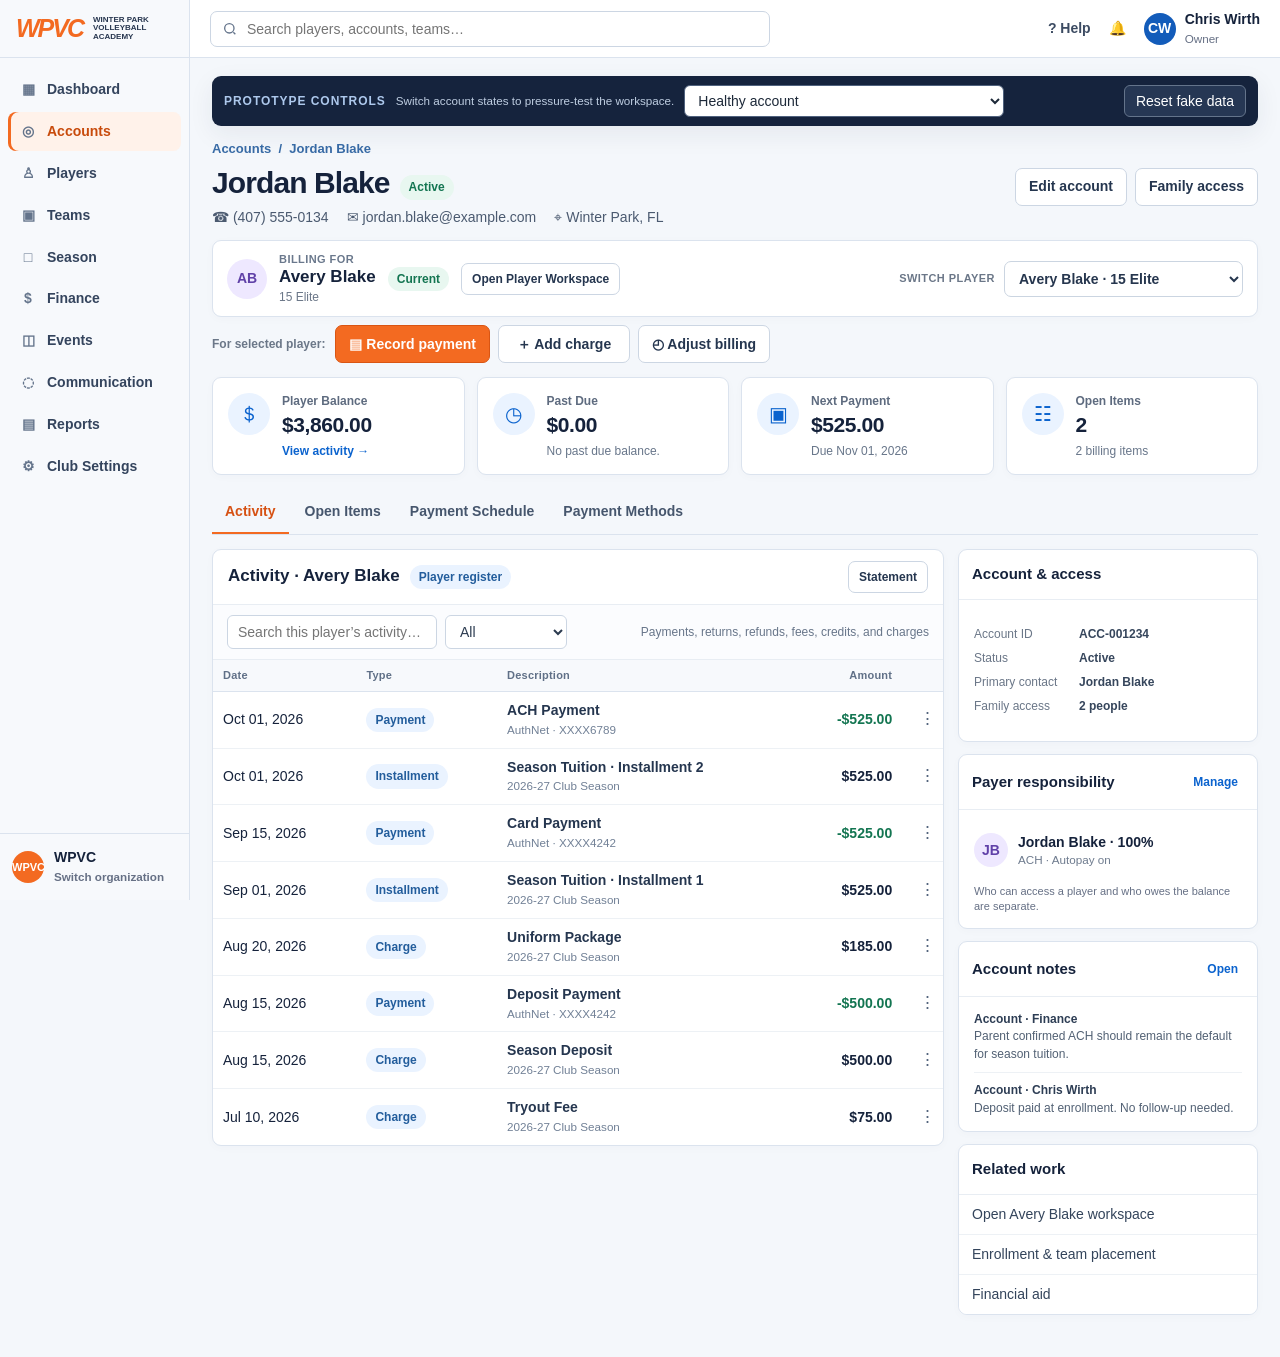
==== commit 52206aa3: "Simplify account billing prototype around contextual player actions" ====
--- a/account-billing/index.html
+++ b/account-billing/index.html
@@ -51,6 +51,36 @@
 @media(max-width:1100px){.shell{grid-template-columns:70px 1fr}.brand{justify-content:center}.brandsub,.brandmark{display:none}.nav button{font-size:0;justify-content:center}.nav .ico{font-size:16px}.orgswitch{justify-content:center}.orgswitch span{display:none}.workspace{grid-template-columns:1fr}.rail{display:grid;grid-template-columns:repeat(2,minmax(0,1fr));gap:12px}.rail .card{margin:0}}
 @media(max-width:780px){.shell{display:block}.sidebar{display:none}.topbar{position:static}.main{padding:14px}.proto{align-items:flex-start;flex-wrap:wrap}.proto small{width:100%}.head{flex-wrap:wrap}.head-actions{margin-left:0;width:100%}.player-context{align-items:flex-start;flex-wrap:wrap}.player-context .spacer{display:none}.switcher{width:100%;align-items:stretch;flex-direction:column;gap:4px}.switcher select{width:100%;min-width:0}.kpis{grid-template-columns:1fr 1fr}.workspace{display:block}.rail{display:block}.rail .card{margin-top:12px}.grid2,.payergrid{grid-template-columns:1fr}.contact{gap:9px 14px}.search{width:100%}.toplink,.user span{display:none}}
 @media(max-width:480px){.kpis{grid-template-columns:1fr}.formrow{grid-template-columns:1fr}.head h1{font-size:26px}}
+
+/* ---------- Simplified player-billing workspace ---------- */
+.billing-actions{display:flex;align-items:center;gap:8px;flex-wrap:wrap;margin:-4px 0 14px}
+.billing-actions .context-label{font-size:12px;color:#6b7788;font-weight:700;margin-right:2px}
+.billing-actions .btn{min-width:132px;justify-content:center}
+.billing-actions .btn.primary{min-width:146px}
+.context-actions{display:flex;gap:6px;justify-content:flex-end;flex-wrap:wrap}
+.context-actions .btn{height:30px;padding:0 9px;font-size:11px}
+.rail-links{display:flex;flex-direction:column}
+.rail-links button{border:0;border-top:1px solid #edf1f5;background:#fff;text-align:left;padding:10px 13px;color:#33445b}
+.rail-links button:first-child{border-top:0}.rail-links button:hover{background:#f7f9fc;color:var(--blue)}
+.action-choice{width:100%;display:flex;gap:10px;align-items:flex-start;text-align:left;border:1px solid #dce4ee;background:#fff;border-radius:8px;padding:10px 11px;color:#2d3e55}
+.action-choice:hover{background:#f8fafc;border-color:#b9c8da}.action-choice.selected{border-color:#8db6e6;background:#f4f9ff}
+.action-choice b{display:block}.action-choice small{display:block;color:#708095;margin-top:2px}
+.action-choice .choice-ico{width:28px;height:28px;border-radius:7px;background:#eef3f8;display:grid;place-items:center;flex:none}
+.action-groups{display:flex;flex-direction:column;gap:14px}.action-group h4{margin:0 0 7px;font-size:12px;color:#68768a;text-transform:uppercase;letter-spacing:.05em}
+.inline-actions{display:flex;gap:8px;flex-wrap:wrap;margin-top:10px}
+.scope-note{font-size:12px;color:#68768a;margin-left:auto}
+.method-badges{display:flex;gap:5px;flex-wrap:wrap;margin-top:4px}
+.activity-tools{display:flex;gap:8px;align-items:center;flex-wrap:wrap;padding:10px 14px;border-bottom:1px solid #e8edf3;background:#fbfcfe}
+.activity-tools .spacer{flex:1}
+.open-item{display:grid;grid-template-columns:minmax(0,1fr) 110px 115px auto;gap:12px;align-items:center;padding:12px 14px;border-bottom:1px solid #edf1f5}
+.open-item:last-child{border-bottom:0}.open-item .title{font-weight:750}.open-item .sub{font-size:11px;color:#718096;margin-top:2px}
+.schedule-row{display:grid;grid-template-columns:120px minmax(0,1fr) 110px 110px auto;gap:12px;align-items:center;padding:11px 14px;border-bottom:1px solid #edf1f5}
+.schedule-row:last-child{border-bottom:0}
+.section-kicker{font-size:11px;text-transform:uppercase;letter-spacing:.05em;color:#728096;font-weight:800}
+.notes-preview{font-size:12px;color:#526174;line-height:1.45}.notes-preview strong{color:#2d3d54}
+@media(max-width:900px){.open-item{grid-template-columns:minmax(0,1fr) 100px auto}.open-item .status-col{display:none}.schedule-row{grid-template-columns:100px minmax(0,1fr) 95px auto}.schedule-row .collection-col{display:none}}
+@media(max-width:620px){.billing-actions{display:grid;grid-template-columns:1fr}.billing-actions .context-label{display:none}.billing-actions .btn{width:100%}.open-item,.schedule-row{display:flex;align-items:flex-start;flex-wrap:wrap}.open-item .context-actions,.schedule-row .context-actions{width:100%;justify-content:flex-start}.scope-note{width:100%;margin:0}}
+
 </style>
 </head>
 <body>
@@ -93,12 +123,17 @@
         <div class="contact" id="contact"></div>
       </div>
       <div class="head-actions">
-        <button class="btn" data-action="note">▤ Notes <span id="noteCount"></span></button>
-        <button class="btn primary" data-action="charge">＋ Add Charge</button>
-        <button class="btn" id="moreActions">More ▾</button>
+        <button class="btn" data-action="account">Edit account</button>
+        <button class="btn" data-action="access">Family access</button>
       </div>
     </section>
     <section class="player-context" id="playerContext" aria-label="Selected player billing context"></section>
+    <section class="billing-actions" aria-label="Primary billing actions">
+      <span class="context-label">For selected player:</span>
+      <button class="btn primary" data-action="payment">▤ Record payment</button>
+      <button class="btn" data-action="charge">＋ Add charge</button>
+      <button class="btn" data-action="adjustBilling">◴ Adjust billing</button>
+    </section>
     <section class="kpis" id="kpis"></section>
     <nav class="tabs" id="tabs"></nav>
     <section class="workspace">
@@ -226,70 +261,103 @@
 let scenario=localStorage.getItem('cp-billing-scenario')||'healthy';
 let data=deep(fixtures[scenario]);
 let selectedPlayerName=data.players[0].name;
-let tab='Overview',action=null,filters={q:'',type:'All'};
-const tabs=['Overview','Transactions','Installments','Charges & Credits','Payment Methods','Players','Notes'];
+let tab='Activity',action=null,filters={q:'',type:'All'};
+const tabs=['Activity','Open Items','Payment Schedule','Payment Methods'];
 const $=s=>document.querySelector(s), $$=s=>[...document.querySelectorAll(s)];
 
 function badge(text,kind='info'){return '<span class="badge '+kind+'">'+text+'</span>'}
-function statusKind(s){s=s.toLowerCase();if(s.includes('paid')||s.includes('active')||s.includes('scheduled'))return 'good';if(s.includes('past')||s.includes('hold')||s.includes('returned')||s.includes('failed'))return 'bad';if(s.includes('processing')||s.includes('review'))return 'warn';return 'info'}
-function initials(name){return name.split(' ').map(x=>x[0]).join('').slice(0,2)}
+function statusKind(s){
+  s=String(s||'').toLowerCase();
+  if(s.includes('paid')||s.includes('active')||s.includes('scheduled')||s.includes('current'))return 'good';
+  if(s.includes('past')||s.includes('hold')||s.includes('returned')||s.includes('failed'))return 'bad';
+  if(s.includes('processing')||s.includes('review')||s.includes('requested'))return 'warn';
+  return 'info';
+}
+function toast(msg){const t=$('#toast');t.textContent=msg;t.classList.remove('hidden');clearTimeout(window._toast);window._toast=setTimeout(()=>t.classList.add('hidden'),2400)}
 function selectedPlayer(){return data.players.find(p=>p.name===selectedPlayerName)||data.players[0]}
-function initPlayerBalances(){
-  data.playerBalances=data.playerBalances||{};
-  data.players.forEach((p,i)=>{
-    if(data.playerBalances[p.name]==null){
-      data.playerBalances[p.name]=data.players.length===1?data.balance:data.charges.filter(x=>x.player===p.name).reduce((sum,x)=>sum+Number(x.remaining||0),0);
-    }
-  });
-}
-function playerBalance(){initPlayerBalances();return Number(data.playerBalances[selectedPlayer().name]||0)}
-function playerPastDue(){return selectedPlayer().name===data.players[0].name?Number(data.pastDue||0):0}
-function playerProcessing(){return selectedPlayer().name===data.players[0].name?Number(data.processing||0):0}
 function playerTransactions(){return data.transactions.filter(x=>x.player===selectedPlayer().name)}
 function playerInstallments(){return data.installments.filter(x=>x.player===selectedPlayer().name)}
 function playerCharges(){return data.charges.filter(x=>x.player===selectedPlayer().name)}
-function nextPlayerInstallment(){return playerInstallments().filter(x=>x.status!=='Paid').sort((a,b)=>a.date.localeCompare(b.date))[0]||null}
-function toast(msg){const t=$('#toast');t.textContent=msg;t.classList.remove('hidden');clearTimeout(window._toast);window._toast=setTimeout(()=>t.classList.add('hidden'),2500)}
+function openCharges(){return playerCharges().filter(x=>Number(x.remaining||0)>0&&x.status!=='Removed')}
+function unpaidInstallments(){return playerInstallments().filter(x=>x.status!=='Paid').sort((a,b)=>a.date.localeCompare(b.date))}
+function nextPlayerInstallment(){return unpaidInstallments()[0]||null}
+function playerPastDue(){return selectedPlayer().name===data.players[0].name?Number(data.pastDue||0):0}
+function playerProcessing(){return selectedPlayer().name===data.players[0].name?Number(data.processing||0):0}
+
+function ensureMeta(){
+  data.playerBalances=data.playerBalances||{};
+  data.players.forEach(p=>{
+    if(data.playerBalances[p.name]==null)data.playerBalances[p.name]=data.players.length===1?Number(data.balance||0):playerChargesFor(p.name).reduce((s,x)=>s+Number(x.remaining||0),0);
+  });
+  data.mailingAddress=data.mailingAddress||'1234 Example Ave, '+data.city;
+  data.billingAddress=data.billingAddress||data.mailingAddress;
+  data.familyAccess=data.familyAccess||[
+    {name:data.name,email:data.email,status:'Accepted',role:'Primary account access'},
+    {name:'Jamie '+data.name.split(' ').slice(-1)[0],email:'jamie.family@example.com',status:'Pending',role:'Player access'}
+  ];
+  data.autopayByPlayer=data.autopayByPlayer||{};
+  data.players.forEach(p=>{
+    if(!data.autopayByPlayer[p.name]){
+      const m=data.methods.find(x=>x.autopay)||data.methods[0];
+      if(m)data.autopayByPlayer[p.name]=m.id;
+    }
+  });
+  data.notes=data.notes||[];
+  data.notes.forEach(n=>{if(!n.scope)n.scope='Account';if(!n.status)n.status='Normal'});
+  data.adjustRequests=data.adjustRequests||[];
+}
+function playerChargesFor(name){return data.charges.filter(x=>x.player===name)}
+function playerBalance(){ensureMeta();return Number(data.playerBalances[selectedPlayer().name]||0)}
+function setPlayerBalance(v){ensureMeta();data.playerBalances[selectedPlayer().name]=Math.max(0,Number(v||0))}
+function addPlayerBalance(delta){setPlayerBalance(playerBalance()+Number(delta||0));data.balance=Math.max(0,Number(data.balance||0)+Number(delta||0))}
+function switchPlayer(name){selectedPlayerName=name;filters={q:'',type:'All'};tab='Activity';render()}
 
 function init(){
-  const s=$('#scenario');s.innerHTML=Object.entries(fixtures).map(([k,v])=>'<option value="'+k+'">'+v.label+'</option>').join('');s.value=scenario;
-  s.onchange=e=>{scenario=e.target.value;localStorage.setItem('cp-billing-scenario',scenario);data=deep(fixtures[scenario]);selectedPlayerName=data.players[0].name;initPlayerBalances();tab='Overview';render()};
-  $('#reset').onclick=()=>{data=deep(fixtures[scenario]);selectedPlayerName=data.players[0].name;initPlayerBalances();render();toast('Fake account reset')};
-  $('#closeDrawer').onclick=closeDrawer;$('#drawerBack').addEventListener('click',e=>{if(e.target===e.currentTarget)closeDrawer()});
-  $('#nav').addEventListener('click',e=>{const b=e.target.closest('button');if(!b)return; if(b.dataset.nav!=='Accounts')toast(b.dataset.nav+' is outside this billing prototype')});
-  $('#globalSearch').addEventListener('keydown',e=>{if(e.key==='Enter')toast('Prototype search: try switching account scenarios above')});
-  $('#moreActions').onclick=e=>showMore(e.currentTarget);
-  document.addEventListener('click',e=>{if(!e.target.closest('#moreActions')&&!e.target.closest('#moreMenu'))$('#moreMenu').classList.add('hidden')});
-  initPlayerBalances();
+  ensureMeta();
+  const s=$('#scenario');
+  s.innerHTML=Object.entries(fixtures).map(([k,v])=>'<option value="'+k+'">'+v.label+'</option>').join('');
+  s.value=scenario;
+  s.onchange=e=>{
+    scenario=e.target.value;localStorage.setItem('cp-billing-scenario',scenario);
+    data=deep(fixtures[scenario]);selectedPlayerName=data.players[0].name;tab='Activity';filters={q:'',type:'All'};ensureMeta();render();
+  };
+  $('#reset').onclick=()=>{data=deep(fixtures[scenario]);selectedPlayerName=data.players[0].name;tab='Activity';filters={q:'',type:'All'};ensureMeta();render();toast('Fake account reset')};
+  $('#closeDrawer').onclick=closeDrawer;
+  $('#drawerBack').addEventListener('click',e=>{if(e.target===e.currentTarget)closeDrawer()});
+  $('#nav').addEventListener('click',e=>{const b=e.target.closest('button');if(!b)return;if(b.dataset.nav!=='Accounts')toast(b.dataset.nav+' is outside this account prototype')});
+  $('#globalSearch').addEventListener('keydown',e=>{if(e.key==='Enter')toast('Global search is outside this prototype')});
   render();
 }
 
 function render(){
+  ensureMeta();
   $('#crumbName').textContent=data.name;$('#accountName').textContent=data.name;
   $('#accountBadge').innerHTML=badge(data.status,statusKind(data.status));
   $('#contact').innerHTML='<span>☎ '+data.phone+'</span><span>✉ '+data.email+'</span><span>⌖ '+data.city+'</span>';
-  $('#noteCount').textContent='('+data.notes.length+')';
+  const nc=$('#noteCount');if(nc)nc.textContent='('+data.notes.length+')';
   renderPlayerContext();renderKpis();renderTabs();renderMain();renderRail();
   $$('[data-action]').forEach(b=>b.onclick=()=>openDrawer(b.dataset.action,b.dataset.id||''));
 }
 function renderPlayerContext(){
-  const p=selectedPlayer(), due=playerPastDue(), processing=playerProcessing();
+  const p=selectedPlayer(),due=playerPastDue(),processing=playerProcessing();
   const state=due?badge('Past due','bad'):processing?badge('Payment review','warn'):badge('Current','good');
   $('#playerContext').innerHTML=
     '<div class="circle">'+p.initials+'</div><div class="who"><small>Billing for</small><strong>'+p.name+'</strong><span>'+p.team+'</span></div>'+state+
+    '<button class="btn small" data-action="playerWorkspace">Open Player Workspace</button>'+
     '<div class="spacer"></div>'+
     (data.players.length>1?'<div class="switcher"><label for="playerSwitcher">Switch player</label><select id="playerSwitcher">'+data.players.map(x=>'<option value="'+x.name+'" '+(x.name===p.name?'selected':'')+'>'+x.name+' · '+x.team+'</option>').join('')+'</select></div>':'<span class="muted tiny">Only player on this account</span>');
-  const sw=$('#playerSwitcher');if(sw)sw.onchange=e=>{selectedPlayerName=e.target.value;filters={q:'',type:'All'};tab='Overview';render()};
+  const sw=$('#playerSwitcher');if(sw)sw.onchange=e=>switchPlayer(e.target.value);
+  const open=$('#playerContext [data-action]');if(open)open.onclick=()=>openDrawer('playerWorkspace');
 }
 function renderKpis(){
-  const next=nextPlayerInstallment(),due=playerPastDue(),installments=playerInstallments().filter(x=>x.status!=='Paid'),charges=playerCharges().filter(x=>x.remaining>0);
+  const next=nextPlayerInstallment(),due=playerPastDue(),items=openCharges();
   $('#kpis').innerHTML=[
-    ['＄','Player Balance',money(playerBalance()),'<a href="#" data-gotab="Transactions">View balance details →</a>',''],
-    ['◷','Past Due',money(due),due?'Needs attention':'Great! No past due balance.',due?'attn':''],
+    ['＄','Player Balance',money(playerBalance()),'<a href="#" data-gotab="Activity">View activity →</a>',''],
+    ['◷','Past Due',money(due),due?'Needs attention':'No past due balance.',due?'attn':''],
     ['▣','Next Payment',next?money(next.amount):'—',next?'Due '+fmt(next.date):'Nothing scheduled',''],
-    ['☷','Open Items',installments.length+charges.length,String(installments.length)+' installments · '+charges.length+' other charges','']
+    ['☷','Open Items',items.length,items.length===1?'1 billing item':items.length+' billing items','']
   ].map(x=>'<div class="kpi '+x[4]+'"><div class="kicon">'+x[0]+'</div><div><div class="klabel">'+x[1]+'</div><div class="kvalue">'+x[2]+'</div><div class="khelp">'+x[3]+'</div></div></div>').join('');
-  $('[data-gotab]').forEach(a=>a.onclick=e=>{e.preventDefault();tab=e.currentTarget.dataset.gotab;render()});
+  $$('[data-gotab]').forEach(a=>a.onclick=e=>{e.preventDefault();tab=e.currentTarget.dataset.gotab;render()});
 }
 function renderTabs(){
   $('#tabs').innerHTML=tabs.map(t=>'<button class="tab '+(t===tab?'active':'')+'" data-tab="'+t+'">'+t+'</button>').join('');
@@ -297,149 +365,303 @@
 }
 function attention(){
   const processing=playerProcessing(),due=playerPastDue(),p=selectedPlayer();
-  if(processing)return '<div class="alert blue"><div>⟳</div><div class="grow"><strong>'+money(processing)+' payment is unresolved for '+p.name+'</strong><span>ClubPortalAI is protecting this amount from another charge until the processor result is verified.</span></div><button class="btn small" id="reconcile">Check Authorize.Net</button></div>';
-  if(due)return '<div class="alert"><div>!</div><div class="grow"><strong>'+money(due)+' is past due for '+p.name+'</strong><span>ACH is unavailable after repeated returns. Collect by card or record an offline payment. Participation hold remains visible until the balance is resolved.</span></div><button class="btn small primary" data-action="payment">Recover payment</button></div>';
-  if(data.payers.length>1)return '<div class="alert amber"><div>⇄</div><div class="grow"><strong>Split payer billing for '+p.name+'</strong><span>Each payment and installment stays with the responsible payer. Actions here must not change the other payer’s share.</span></div></div>';
+  if(processing)return '<div class="alert blue"><div>⟳</div><div class="grow"><strong>'+money(processing)+' payment is unresolved for '+p.name+'</strong><span>This amount stays protected from another collection until the processor result is known.</span></div><div class="context-actions"><button class="btn small" id="reconcile">Check Authorize.Net</button></div></div>';
+  if(due)return '<div class="alert"><div>!</div><div class="grow"><strong>'+money(due)+' is past due for '+p.name+'</strong><span>Collect payment or send a payment request. A participation hold, if present, is managed separately and is not removed automatically.</span></div><div class="context-actions"><button class="btn small primary" data-action="payment">Record payment</button><button class="btn small" data-action="paymentRequest">Send payment request</button></div></div>';
   return '';
 }
 function renderMain(){
   const p=$('#mainPanel');
-  if(tab==='Overview')p.innerHTML=renderOverview();
-  if(tab==='Transactions')p.innerHTML=renderTransactions();
-  if(tab==='Installments')p.innerHTML=renderInstallments();
-  if(tab==='Charges & Credits')p.innerHTML=renderCharges();
+  if(tab==='Activity')p.innerHTML=renderActivity();
+  if(tab==='Open Items')p.innerHTML=renderOpenItems();
+  if(tab==='Payment Schedule')p.innerHTML=renderSchedule();
   if(tab==='Payment Methods')p.innerHTML=renderMethods();
-  if(tab==='Players')p.innerHTML=renderPlayers();
-  if(tab==='Notes')p.innerHTML=renderNotes();
   const r=$('#reconcile');if(r)r.onclick=reconcile;
   $$('[data-action]').forEach(b=>b.onclick=()=>openDrawer(b.dataset.action,b.dataset.id||''));
-  $$('[data-method-default]').forEach(b=>b.onclick=()=>setDefault(b.dataset.methodDefault));
-  const nt=$('#noteText');if(nt)$('#addNoteInline').onclick=()=>{if(!nt.value.trim())return;data.notes.unshift({date:today,by:'Chris Wirth',text:nt.value.trim()});nt.value='';render();toast('Note added')};
-}
-function renderOverview(){
-  const p=selectedPlayer(),due=playerPastDue(),processing=playerProcessing();
-  const payerBlock=data.payers.length>1?'<div class="card"><div class="cardhead"><h2>Payer responsibility · '+p.name+'</h2></div><div class="cardbody"><div class="payergrid">'+data.payers.map(payer=>'<div class="payer"><h4>'+payer.name+' · '+payer.share+'%</h4><div class="big">'+money(payer.balance)+'</div><small class="muted">'+payer.rail+' · '+(payer.autopay?'Autopay on':'Autopay off')+'</small></div>').join('')+'</div></div></div>':'';
-  const upcoming=playerInstallments().filter(x=>x.status!=='Paid').slice(0,4),open=playerCharges().filter(x=>x.remaining>0).slice(0,4);
-  return attention()+
-  '<div class="card"><div class="cardhead"><h2>'+p.name+' register</h2><span class="badge info">Player ledger</span><div class="spacer"></div><button class="btn small" data-action="statement">View statement</button></div>'+
-  '<div class="ledger-summary"><div><span>Player balance</span><b>'+money(playerBalance())+'</b></div><div><span>Past due</span><b class="'+(due?'neg':'')+'">'+money(due)+'</b></div><div><span>Protected / processing</span><b>'+money(processing)+'</b></div></div>'+
-  registerTable(playerTransactions().slice(0,8))+'</div>'+
-  '<div class="grid2" style="margin-top:12px"><div class="card"><div class="cardhead"><h3>Upcoming installments</h3><div class="spacer"></div><button class="btn linkish small" data-action="goto-installments">View all</button></div><div class="cardbody"><div class="itemlist">'+(upcoming.length?upcoming.map(instItem).join(''):'<div class="empty"><b>No upcoming installments</b>Nothing scheduled for this player.</div>')+'</div></div></div>'+
-  '<div class="card"><div class="cardhead"><h3>Open charges</h3><div class="spacer"></div><button class="btn linkish small" data-action="charge">Add charge</button></div><div class="cardbody"><div class="itemlist">'+(open.length?open.map(chargeItem).join(''):'<div class="empty"><b>No open charges</b>This player is clear.</div>')+'</div></div></div></div>'+payerBlock;
-}
-function registerTable(rows){
-  let running=playerBalance();
-  if(!rows.length)return '<div class="empty"><b>No activity for '+selectedPlayer().name+'</b>Transactions for another player stay out of this register.</div>';
-  return '<div class="tablewrap"><table class="table"><thead><tr><th>Date</th><th>Type</th><th>Description</th><th class="num">Amount</th><th class="num">Current balance</th><th></th></tr></thead><tbody>'+
-    rows.map((r,i)=>{const txIndex=data.transactions.indexOf(r);return '<tr><td>'+fmt(r.date)+'</td><td>'+badge(r.type,statusKind(r.type))+'</td><td class="desc"><strong>'+r.desc+'</strong><small>'+r.detail+'</small></td><td class="num money '+(r.amount<0?'pos':r.type==='Refund'||r.type==='Return'?'neg':'')+'">'+(r.amount<0?'-':'')+money(Math.abs(r.amount))+'</td><td class="num">'+(i===0?money(running):'')+'</td><td><button class="rowaction" data-action="transaction" data-id="'+txIndex+'">⋮</button></td></tr>'}).join('')+
-    '</tbody></table></div>';
-}
-function renderTransactions(){
+  $$('[data-pay-target]').forEach(b=>b.onclick=()=>openDrawer('payment',b.dataset.payTarget));
+  $$('[data-adjust-target]').forEach(b=>b.onclick=()=>openDrawer('adjustBilling',b.dataset.adjustTarget));
+  $$('[data-waive-fee]').forEach(b=>b.onclick=()=>openDrawer('waiveFee',b.dataset.waiveFee));
+  $$('[data-method-manage]').forEach(b=>b.onclick=()=>openDrawer('methodManage',b.dataset.methodManage));
+}
+function renderActivity(){
   const source=playerTransactions(),types=['All',...new Set(source.map(x=>x.type))];
   const rows=source.filter(r=>(filters.q===''||(r.desc+' '+r.detail).toLowerCase().includes(filters.q.toLowerCase()))&&(filters.type==='All'||r.type===filters.type));
   setTimeout(()=>{
-    const q=$('#txq'),ty=$('#txtype');if(q)q.oninput=e=>{filters.q=e.target.value;renderMain()};if(ty)ty.onchange=e=>{filters.type=e.target.value;renderMain()};
+    const q=$('#txq'),ty=$('#txtype');
+    if(q)q.oninput=e=>{filters.q=e.target.value;renderMain()};
+    if(ty)ty.onchange=e=>{filters.type=e.target.value;renderMain()};
   },0);
-  return attention()+'<div class="card"><div class="cardhead"><h2>Transactions · '+selectedPlayer().name+'</h2><div class="spacer"></div><button class="btn small" data-action="statement">Export</button></div>'+
-    '<div class="toolbar"><input class="field" id="txq" placeholder="Search this player’s transactions…" value="'+filters.q+'"><select class="select" id="txtype">'+types.map(x=>'<option '+(filters.type===x?'selected':'')+'>'+x+'</option>').join('')+'</select><div class="spacer"></div><button class="btn small" data-action="payment">Record payment</button></div>'+
+  return attention()+
+    '<div class="card"><div class="cardhead"><h2>Activity · '+selectedPlayer().name+'</h2><span class="badge info">Player register</span><div class="spacer"></div><button class="btn small" data-action="statement">Statement</button></div>'+
+    '<div class="activity-tools"><input class="field" id="txq" placeholder="Search this player’s activity…" value="'+filters.q+'"><select class="select" id="txtype">'+types.map(x=>'<option '+(filters.type===x?'selected':'')+'>'+x+'</option>').join('')+'</select><div class="spacer"></div><span class="scope-note">Payments, returns, refunds, fees, credits, and charges</span></div>'+
     registerTable(rows)+'</div>';
 }
-function instItem(x){return '<div class="item"><span class="statusdot '+statusKind(x.status)+'"></span><div class="grow"><strong>'+x.label+'</strong><small>'+fmt(x.date)+' · '+x.player+'</small></div><div class="money">'+money(x.amount)+'</div>'+badge(x.status,statusKind(x.status))+'</div>'}
-function renderInstallments(){
+function registerTable(rows){
+  if(!rows.length)return '<div class="empty"><b>No activity for '+selectedPlayer().name+'</b>Nothing matches the current filters.</div>';
+  return '<div class="tablewrap"><table class="table"><thead><tr><th>Date</th><th>Type</th><th>Description</th><th class="num">Amount</th><th></th></tr></thead><tbody>'+
+    rows.map(r=>{const idx=data.transactions.indexOf(r);return '<tr><td>'+fmt(r.date)+'</td><td>'+badge(r.type,statusKind(r.type))+'</td><td class="desc"><strong>'+r.desc+'</strong><small>'+r.detail+'</small></td><td class="num money '+(r.amount<0?'pos':(r.type==='Refund'||r.type==='Return')?'neg':'')+'">'+(r.amount<0?'-':'')+money(Math.abs(r.amount))+'</td><td><button class="rowaction" data-action="activityAction" data-id="'+idx+'" aria-label="Actions for '+r.desc+'">⋮</button></td></tr>'}).join('')+
+    '</tbody></table></div>';
+}
+function renderOpenItems(){
+  const items=openCharges();
+  return attention()+'<div class="card"><div class="cardhead"><h2>Open Items · '+selectedPlayer().name+'</h2><div class="spacer"></div><button class="btn small" data-action="adjustBilling">Adjust billing</button></div>'+
+    (items.length?'<div>'+items.map(x=>{
+      const isFee=/fee/i.test(x.label);
+      return '<div class="open-item"><div><div class="title">'+x.label+'</div><div class="sub">'+x.group+'</div></div><div class="money num">'+money(x.remaining)+'</div><div class="status-col">'+badge(x.status,statusKind(x.status))+'</div><div class="context-actions">'+
+      '<button class="btn small" data-pay-target="'+x.id+'">Collect</button>'+
+      (isFee?'<button class="btn small" data-waive-fee="'+x.id+'">Waive</button>':'<button class="btn small" data-adjust-target="charge:'+x.id+'">Adjust</button>')+
+      '</div></div>';
+    }).join('')+'</div>':'<div class="empty"><b>No open items</b>'+selectedPlayer().name+' has no unpaid billing items.</div>')+'</div>';
+}
+function renderSchedule(){
   const rows=playerInstallments();
-  return attention()+'<div class="card"><div class="cardhead"><h2>Installments · '+selectedPlayer().name+'</h2><div class="spacer"></div><button class="btn small" data-action="adjust">Adjust installment</button></div>'+(rows.length?'<div class="tablewrap"><table class="table"><thead><tr><th>Due date</th><th>Installment</th><th>Status</th><th class="num">Amount</th><th>Collection</th><th></th></tr></thead><tbody>'+
-  rows.map(x=>'<tr><td>'+fmt(x.date)+'</td><td>'+x.label+'</td><td>'+badge(x.status,statusKind(x.status))+'</td><td class="num money">'+money(x.amount)+'</td><td>'+(x.status==='Scheduled'?'Autopay':x.status==='Past due'?'Manual recovery':x.status==='Processing'?'Protected':'—')+'</td><td><button class="rowaction" data-action="adjust" data-id="'+x.id+'">⋮</button></td></tr>').join('')+
-  '</tbody></table></div>':'<div class="empty"><b>No installments</b>No installment schedule exists for this player.</div>')+'</div>';
-}
-function chargeItem(x){return '<div class="item"><span class="statusdot '+statusKind(x.status)+'"></span><div class="grow"><strong>'+x.label+'</strong><small>'+x.player+' · '+x.group+'</small></div><div><div class="money">'+money(x.remaining)+'</div><small class="muted">of '+money(x.amount)+'</small></div></div>'}
-function renderCharges(){
-  const source=playerCharges(),groups=[...new Set(source.map(x=>x.group))];
-  return '<div class="card"><div class="cardhead"><h2>Charges & credits · '+selectedPlayer().name+'</h2><div class="spacer"></div><button class="btn small primary" data-action="charge">＋ Add Charge</button></div><div class="cardbody">'+(groups.length?groups.map(g=>'<div class="mini" style="margin-bottom:10px"><h4>'+g+'</h4>'+source.filter(x=>x.group===g).map(x=>'<div class="line"><span><b>'+x.label+'</b><br><small class="muted">'+x.status+'</small></span><span class="num"><b>'+money(x.remaining)+'</b><br><small class="muted">remaining</small></span></div>').join('')+'</div>').join(''):'<div class="empty"><b>No charges</b>No billing items belong to this player.</div>')+'</div></div>';
+  return attention()+'<div class="card"><div class="cardhead"><h2>Payment Schedule · '+selectedPlayer().name+'</h2><div class="spacer"></div><button class="btn small" data-action="adjustBilling">Adjust billing</button></div>'+
+    (rows.length?'<div>'+rows.map(x=>'<div class="schedule-row"><div>'+fmt(x.date)+'</div><div><div class="title"><b>'+x.label+'</b></div><div class="sub muted tiny">'+(x.status==='Scheduled'?'Scheduled collection':x.status==='Past due'?'Manual recovery':x.status==='Processing'?'Protected while processing':'Completed')+'</div></div><div class="money num">'+money(x.amount)+'</div><div class="collection-col">'+badge(x.status,statusKind(x.status))+'</div><div class="context-actions">'+(x.status!=='Paid'?'<button class="btn small" data-adjust-target="installment:'+x.id+'">Adjust</button>':'')+'</div></div>').join('')+'</div>':'<div class="empty"><b>No payment schedule</b>No installments exist for this player.</div>')+'</div>';
 }
 function renderMethods(){
-  return '<div class="card"><div class="cardhead"><h2>Payment methods · '+selectedPlayer().name+'</h2><div class="spacer"></div><button class="btn small primary" data-action="method">＋ Add payment method</button></div><div class="cardbody"><div class="callout" style="margin-bottom:12px"><strong>Player context:</strong> these are the payer methods available for '+selectedPlayer().name+'’s billing. The saved method still belongs to the payer, not the player.</div><div class="itemlist">'+data.methods.map(m=>'<div class="item"><div class="kicon" style="width:36px;height:36px;font-size:15px">'+(m.type==='ACH'?'▤':'▰')+'</div><div class="grow"><strong>'+m.label+' ···· '+m.last4+'</strong><small>'+m.type+' · '+(m.autopay?'Used for this player’s autopay':'Available for this player')+'</small></div>'+(m.default?badge('Default','good'):'<button class="btn small" data-method-default="'+m.id+'">Set default</button>')+'</div>').join('')+'</div><div class="callout" style="margin-top:12px"><strong>Prototype behavior:</strong> changing the default method here only changes fake data for this page session.</div></div></div>';
-}
-function renderPlayers(){
-  initPlayerBalances();
-  return '<div class="card"><div class="cardhead"><h2>Players on account</h2><span class="muted tiny">Choose a player to change the billing context.</span></div><div class="cardbody"><div class="grid2">'+data.players.map((p,i)=>'<div class="mini '+(p.name===selectedPlayer().name?'selected-player':'')+'"><div class="person"><div class="circle '+(i?'alt':'')+'">'+p.initials+'</div><div class="grow"><b>'+p.name+'</b><small>'+p.team+'</small></div>'+(p.name===selectedPlayer().name?badge('Selected','info'):'')+'</div><div class="line"><span>Billing balance</span><b>'+money(data.playerBalances[p.name]||0)+'</b></div><div class="line"><span>Past due</span><b>'+money(i===0?data.pastDue:0)+'</b></div><button class="btn small" style="margin-top:10px" data-action="player" data-id="'+i+'">'+(p.name===selectedPlayer().name?'Viewing billing':'View player billing')+'</button></div>').join('')+'</div></div></div>';
-}
-function renderNotes(){
-  return '<div class="card"><div class="cardhead"><h2>Account notes</h2></div><div class="cardbody"><label class="label">Add a note<textarea id="noteText" placeholder="Write an internal account note…"></textarea></label><div style="margin:8px 0 16px"><button class="btn small primary" id="addNoteInline">Add note</button></div>'+data.notes.map(n=>'<div class="note"><div class="notehead"><strong>'+n.by+'</strong><small>'+fmt(n.date)+'</small></div><p>'+n.text+'</p></div>').join('')+'</div></div>';
+  const p=selectedPlayer(),auto=data.autopayByPlayer[p.name];
+  return '<div class="card"><div class="cardhead"><h2>Payment Methods · '+p.name+'</h2><div class="spacer"></div><button class="btn small primary" data-action="method">＋ Add payment method</button></div>'+
+    '<div class="cardbody"><div class="callout" style="margin-bottom:12px"><strong>Two different jobs:</strong> the Account default is used for one-time charges. '+p.name+'’s autopay method controls this player’s scheduled collections.</div><div class="itemlist">'+
+    data.methods.map(m=>'<div class="item"><div class="kicon" style="width:36px;height:36px;font-size:15px">'+(m.type==='ACH'?'▤':'▰')+'</div><div class="grow"><strong>'+m.label+' ···· '+m.last4+'</strong><small>'+m.type+'</small><div class="method-badges">'+(m.default?badge('Account default','info'):'')+(auto===m.id?badge('Player autopay','good'):'')+'</div></div><button class="btn small" data-method-manage="'+m.id+'">Manage</button></div>').join('')+
+    '</div></div></div>';
 }
 function renderRail(){
+  const p=selectedPlayer();
+  const payerHtml=data.payers.map(x=>'<div class="person"><div class="circle">'+x.name.split(' ').map(v=>v[0]).join('').slice(0,2)+'</div><div class="grow"><b>'+x.name+' · '+x.share+'%</b><small>'+x.rail+' · '+(x.autopay?'Autopay on':'Autopay off')+'</small></div></div>').join('');
+  const latest=data.notes.slice(0,2);
   $('#rail').innerHTML=
-  '<div class="card"><div class="cardhead"><h3>Account details</h3><div class="spacer"></div><button class="btn linkish small" data-action="account">Edit</button></div><div class="cardbody"><dl class="kv"><dt>Account ID</dt><dd>'+data.id+'</dd><dt>Type</dt><dd>Family</dd><dt>Status</dt><dd>'+data.status+'</dd><dt>Primary contact</dt><dd>'+data.name+'</dd><dt>Email</dt><dd>'+data.email+'</dd><dt>Phone</dt><dd>'+data.phone+'</dd></dl></div></div>'+
-  '<div class="card"><div class="cardhead"><h3>Players</h3><div class="spacer"></div><button class="btn linkish small" data-action="goto-players">Manage</button></div><div class="cardbody">'+data.players.map((p,i)=>'<button class="player-rail '+(p.name===selectedPlayer().name?'selected':'')+'" data-player-switch="'+i+'"><div class="circle '+(i?'alt':'')+'">'+p.initials+'</div><div class="grow"><b>'+p.name+'</b><small>'+p.team+'</small></div>'+(p.name===selectedPlayer().name?badge('Viewing','info'):'<span>›</span>')+'</button>').join('')+'</div></div>'+
-  '<div class="card"><div class="cardhead"><h3>Payment methods</h3><div class="spacer"></div><button class="btn linkish small" data-action="goto-methods">Manage</button></div><div class="cardbody">'+data.methods.slice(0,2).map(m=>'<div class="method"><span>'+(m.type==='ACH'?'▤':'▰')+'</span><div class="grow"><b>'+m.label+'</b><small>···· '+m.last4+'</small></div>'+(m.autopay?badge('AutoPay','good'):'')+'</div>').join('')+'</div></div>'+
-  '<div class="card"><div class="cardhead"><h3>Quick actions</h3></div><div class="quick"><button data-action="payment">▤ Record a payment</button><button data-action="charge">◇ Add a charge</button><button data-action="refund">↶ Create a refund</button><button data-action="adjust">◴ Adjust an installment</button><button data-action="method">▰ Add payment method</button><button data-action="statement">▧ View / print statement</button></div></div>';
-  $('#rail [data-action]').forEach(b=>b.onclick=()=>openDrawer(b.dataset.action,b.dataset.id||''));
-  $('#rail [data-player-switch]').forEach(b=>b.onclick=()=>{selectedPlayerName=data.players[Number(b.dataset.playerSwitch)].name;filters={q:'',type:'All'};tab='Overview';render()});
-}
-function showMore(btn){
-  const m=$('#moreMenu'),r=btn.getBoundingClientRect();m.style.top=(r.bottom+6)+'px';m.style.left=Math.max(8,r.right-190)+'px';
-  m.innerHTML='<button data-action="payment">Record payment</button><button data-action="refund">Create refund</button><button data-action="adjust">Adjust installment</button><button data-action="method">Add payment method</button><button data-action="statement">View / print statement</button>';
-  m.classList.remove('hidden');$$('#moreMenu [data-action]').forEach(b=>b.onclick=()=>{m.classList.add('hidden');openDrawer(b.dataset.action)});
+    '<div class="card"><div class="cardhead"><h3>Account & access</h3></div><div class="cardbody"><dl class="kv"><dt>Account ID</dt><dd>'+data.id+'</dd><dt>Status</dt><dd>'+data.status+'</dd><dt>Primary contact</dt><dd>'+data.name+'</dd><dt>Family access</dt><dd>'+data.familyAccess.length+' people</dd></dl></div></div>'+
+    '<div class="card"><div class="cardhead"><h3>Payer responsibility</h3><div class="spacer"></div><button class="btn linkish small" data-action="responsibility">Manage</button></div><div class="cardbody">'+payerHtml+'<div class="tiny muted" style="margin-top:8px">Who can access a player and who owes the balance are separate.</div></div></div>'+
+    '<div class="card"><div class="cardhead"><h3>Account notes</h3><div class="spacer"></div><button class="btn linkish small" data-action="notes">Open</button></div><div class="cardbody">'+(latest.length?latest.map(n=>'<div class="notes-preview"><strong>'+n.scope+' · '+n.by+'</strong><br>'+n.text+'</div>').join('<hr style="border:0;border-top:1px solid #edf1f5;margin:9px 0">'):'<span class="muted">No notes.</span>')+'</div></div>'+
+    '<div class="card"><div class="cardhead"><h3>Related work</h3></div><div class="rail-links"><button data-action="playerWorkspace">Open '+p.name+' workspace</button><button data-action="enrollment">Enrollment & team placement</button><button data-action="financialAid">Financial aid</button></div></div>';
+  $$('#rail [data-action]').forEach(b=>b.onclick=()=>openDrawer(b.dataset.action,b.dataset.id||''));
 }
 function closeDrawer(){action=null;$('#drawerBack').classList.add('hidden')}
+function drawer(title,html,foot){
+  $('#drawerTitle').textContent=title;$('#drawerBody').innerHTML=html;$('#drawerFoot').innerHTML=foot||'<button class="btn" id="cancelDrawer">Close</button>';$('#drawerBack').classList.remove('hidden');
+  const cancel=$('#cancelDrawer');if(cancel)cancel.onclick=closeDrawer;
+}
+function obligationOptions(selected){
+  const opts=[];
+  openCharges().forEach(x=>opts.push({value:'charge:'+x.id,label:x.label+' · '+money(x.remaining)}));
+  unpaidInstallments().forEach(x=>opts.push({value:'installment:'+x.id,label:fmt(x.date)+' · '+x.label+' · '+money(x.amount)}));
+  return opts.map(x=>'<option value="'+x.value+'" '+(selected===x.value?'selected':'')+'>'+x.label+'</option>').join('');
+}
+function paymentTargetOptions(selected){
+  return openCharges().map(x=>'<option value="'+x.id+'" '+(selected===x.id?'selected':'')+'>'+x.label+' · '+money(x.remaining)+'</option>').join('');
+}
 function openDrawer(a,id=''){
-  if(a==='goto-installments'){tab='Installments';render();return}
-  if(a==='goto-methods'){tab='Payment Methods';render();return}
-  if(a==='goto-players'){tab='Players';render();return}
-  if(a==='player'){selectedPlayerName=data.players[Number(id)].name;filters={q:'',type:'All'};tab='Overview';render();toast('Now viewing '+selectedPlayerName);return}
-  action={type:a,id};const titles={payment:'Record a payment',charge:'Add a charge',refund:'Create a refund',adjust:'Adjust an installment',method:'Add payment method',note:'Add account note',statement:'Player statement',account:'Edit account details',transaction:'Transaction details'};
-  const financial=['payment','charge','refund','adjust','method','statement'];
-  $('#drawerTitle').textContent=(titles[a]||'Account action')+(financial.includes(a)?' · '+selectedPlayer().name:'');$('#drawerBack').classList.remove('hidden');
-  let html='',foot='<button class="btn" id="cancelDrawer">Cancel</button>';
-  if(a==='payment'){
+  action={type:a,id};
+  if(a==='playerWorkspace'){
+    drawer('Player Workspace · '+selectedPlayer().name,'<div class="callout"><strong>Outside this billing prototype.</strong><br>Player profile, team placement, offers, enrollment, participation, tryouts, and operational work belong in the Player Workspace rather than being recreated here.</div>');return;
+  }
+  if(a==='enrollment'){
+    drawer('Enrollment & team placement · '+selectedPlayer().name,'<div class="callout"><strong>Outside Billing.</strong><br>This route would open the selected player’s enrollment and team-placement workflow. Billing here only reflects the financial consequences.</div>');return;
+  }
+  if(a==='financialAid'){
+    drawer('Financial aid · '+selectedPlayer().name,'<div class="callout"><strong>Status and entry point only.</strong><br>Application review, documents, approval/denial, and correction requests belong in Financial Aid. Approved aid can then be applied through Adjust billing.</div><div class="inline-actions"><button class="btn" data-drawer-action="aidInvite">Send application invitation</button><button class="btn" data-drawer-action="aidStatus">Open Financial Aid workflow</button></div>');
+    bindDrawerButtons();return;
+  }
+  if(a==='account'){
+    drawer('Edit account','<div class="form"><div class="callout">Login/account email is read-only here.</div><label class="label">Account holder name<input id="fName" value="'+data.name+'"></label><label class="label">Phone<input id="fPhone" value="'+data.phone+'"></label><label class="label">Billing email<input id="fEmail" value="'+data.email+'"></label><label class="label">Mailing address<input id="fMail" value="'+data.mailingAddress+'"></label><label class="label">Billing address<input id="fBill" value="'+data.billingAddress+'"></label></div>','<button class="btn" id="cancelDrawer">Cancel</button><button class="btn primary" id="saveDrawer">Save</button>');
+  } else if(a==='access'){
+    drawer('Family access','<div class="callout"><strong>Access is not payer responsibility.</strong> Inviting someone to access '+selectedPlayer().name+' does not make them responsible for billing.</div><div class="itemlist" style="margin-top:12px">'+data.familyAccess.map((x,i)=>'<div class="item"><div class="circle">'+x.name.split(' ').map(v=>v[0]).join('').slice(0,2)+'</div><div class="grow"><strong>'+x.name+'</strong><small>'+x.email+' · '+x.role+'</small></div>'+badge(x.status,statusKind(x.status))+(x.status==='Pending'?'<div class="context-actions"><button class="btn small" data-access-resend="'+i+'">Resend</button><button class="btn small" data-access-revoke="'+i+'">Revoke</button></div>':'')+'</div>').join('')+'</div><div class="inline-actions"><button class="btn primary" id="inviteAccess">Invite family member</button><button class="btn" data-drawer-action="accessHistory">Invitation history</button></div>');
+    $('#inviteAccess').onclick=()=>{data.familyAccess.push({name:'New family member',email:'new.member@example.com',status:'Pending',role:'Player access'});closeDrawer();render();toast('Fake invitation sent')};
+    $$('[data-access-resend]').forEach(b=>b.onclick=()=>toast('Invitation resent'));
+    $$('[data-access-revoke]').forEach(b=>b.onclick=()=>{data.familyAccess.splice(Number(b.dataset.accessRevoke),1);closeDrawer();render();toast('Invitation revoked')});
+    bindDrawerButtons();return;
+  } else if(a==='responsibility'){
+    drawer('Payer responsibility · '+selectedPlayer().name,'<div class="form"><div class="callout"><strong>Separate from family access.</strong> This changes unpaid financial responsibility for this player, not who can see the player.</div><label class="label">Move unpaid responsibility to<select id="fResponsibility"><option>Another eligible linked Account</option><option>Secondary family Account</option></select></label><label class="label" style="flex-direction:row;align-items:center"><input id="fRemoveAccess" type="checkbox" style="width:auto"> Remove the original Account’s access to this player</label><label class="label">Internal note<textarea id="fNote" placeholder="Why is responsibility changing?"></textarea></label></div>','<button class="btn" id="cancelDrawer">Cancel</button><button class="btn primary" id="saveDrawer">Simulate transfer</button>');
+  } else if(a==='notes'){
+    drawer('Account & player notes','<div class="callout">Notes are internal, permanent, and do not notify families.</div><div class="form" style="margin-top:12px"><label class="label">Scope<select id="fNoteScope"><option>Account</option><option>'+selectedPlayer().name+'</option></select></label><label class="label">New note<textarea id="fNote" placeholder="Add an internal note…"></textarea></label><button class="btn primary" id="addNote">Add note</button></div><div style="margin-top:18px">'+data.notes.map((n,i)=>'<div class="note"><div class="notehead"><strong>'+n.scope+' · '+n.by+'</strong><small>'+fmt(n.date)+' · '+n.status+'</small></div><p>'+n.text+'</p><div class="inline-actions"><button class="btn small" data-note-reply="'+i+'">Reply</button><button class="btn small" data-note-toggle="'+i+'">'+(n.status==='Escalated'?'Resolve':'Escalate')+'</button></div></div>').join('')+'</div>');
+    $('#addNote').onclick=()=>{const text=$('#fNote').value.trim();if(!text)return toast('Write a note first');data.notes.unshift({date:today,by:'Chris Wirth',scope:$('#fNoteScope').value,status:'Normal',text});closeDrawer();render();toast('Note added')};
+    $$('[data-note-reply]').forEach(b=>b.onclick=()=>toast('Reply composer simulated'));
+    $$('[data-note-toggle]').forEach(b=>b.onclick=()=>{const n=data.notes[Number(b.dataset.noteToggle)];n.status=n.status==='Escalated'?'Resolved':'Escalated';closeDrawer();render();toast('Note status updated')});return;
+  } else if(a==='payment'){
+    const target=id&&playerCharges().some(x=>x.id===id)?id:(openCharges()[0]&&openCharges()[0].id)||'';
     const next=nextPlayerInstallment();
-    html='<div class="form"><div class="callout"><strong>Recording payment for '+selectedPlayer().name+'.</strong> Payment applies only to this player’s eligible unpaid items.</div><div class="formrow"><label class="label">Amount<input id="fAmount" type="number" min="0" step=".01" value="'+(playerPastDue()||(next&&next.amount)||0)+'"></label><label class="label">Method<select id="fMethod">'+data.methods.map(m=>'<option>'+m.label+' ···· '+m.last4+'</option>').join('')+'<option>Cash / check</option></select></label></div><label class="label">Staff note<textarea id="fNote" placeholder="Optional"></textarea></label></div>';foot+='<button class="btn primary" id="saveDrawer">Record payment</button>';
+    drawer('Record payment · '+selectedPlayer().name,'<div class="form"><div class="callout"><strong>One payment action.</strong> Use a saved method, another card for this payment only, or record money received offline.</div><label class="label">Apply payment to<select id="fPaymentTarget">'+paymentTargetOptions(target)+'</select></label><div class="formrow"><label class="label">Amount<input id="fAmount" type="number" min="0" step=".01" value="'+(playerPastDue()||(next&&next.amount)||Math.min(playerBalance(),100))+'"></label><label class="label">Payment method<select id="fMethod">'+data.methods.map(m=>'<option value="saved:'+m.id+'">'+m.label+' ···· '+m.last4+'</option>').join('')+'<option value="another-card">Another card · this payment only</option><option value="cash">Cash</option><option value="check">Check</option><option value="dibs">DIBS Hours</option><option value="staff-payroll">Staff Payroll</option><option value="coach-payroll">Coaches Payroll</option><option value="other">Other offline</option></select></label></div><button class="btn small" id="fullBalance">Use full player balance '+money(playerBalance())+'</button><label class="label">Staff note<textarea id="fNote" placeholder="Optional"></textarea></label></div>','<button class="btn" id="cancelDrawer">Cancel</button><button class="btn primary" id="saveDrawer">Record payment</button>');
+    $('#fullBalance').onclick=()=>{$('#fAmount').value=playerBalance().toFixed(2)};
   } else if(a==='charge'){
-    html='<div class="form"><div class="callout"><strong>Adding charge for '+selectedPlayer().name+'.</strong> Switch players before opening this action to charge someone else.</div><label class="label">Charge<select id="fDesc"><option>Uniform package</option><option>Tournament fee</option><option>Training clinic</option><option>Custom charge</option></select></label><div class="formrow"><label class="label">Amount<input id="fAmount" type="number" min="0" step=".01" value="125"></label><label class="label">Due date<input id="fDate" type="date" value="'+today+'"></label></div><label class="label">Collection<select id="fCollection"><option>Use saved payment setup</option><option>Finance managed / offline</option></select><span class="help">No real payment is created in this prototype.</span></label></div>';foot+='<button class="btn primary" id="saveDrawer">Add charge</button>';
-  } else if(a==='refund'){
-    const pays=playerTransactions().filter(x=>x.type==='Payment');
-    html='<div class="form"><div class="callout"><strong>Refunds for '+selectedPlayer().name+' preserve original payment history.</strong> Choose a settled payment and enter the amount to return.</div>'+(pays.length?'<label class="label">Payment<select id="fPayment">'+pays.map((p,i)=>'<option value="'+i+'">'+fmt(p.date)+' · '+p.desc+' · '+money(Math.abs(p.amount))+'</option>').join('')+'</select></label><label class="label">Refund amount<input id="fAmount" type="number" min="0" step=".01" value="'+Math.min(100,Math.abs(pays[0].amount))+'"></label><label class="label">Reason<textarea id="fNote" placeholder="Reason for refund"></textarea></label>':'<div class="empty"><b>No settled payments</b>There is nothing to refund for this player.</div>')+'</div>';if(pays.length)foot+='<button class="btn primary" id="saveDrawer">Create fake refund</button>';
-  } else if(a==='adjust'){
-    const installments=playerInstallments(),selected=installments.find(x=>x.id===id)||installments.find(x=>x.status!=='Paid')||installments[0];
-    html='<div class="form">'+(selected?'<label class="label">Installment<select id="fInstallment">'+installments.map(x=>'<option value="'+x.id+'" '+(selected.id===x.id?'selected':'')+'>'+fmt(x.date)+' · '+x.label+'</option>').join('')+'</select></label><div class="formrow"><label class="label">Amount<input id="fAmount" type="number" step=".01" value="'+selected.amount+'"></label><label class="label">Due date<input id="fDate" type="date" value="'+selected.date+'"></label></div><label class="label">Adjustment note<textarea id="fNote" placeholder="Optional internal note"></textarea></label>':'<div class="empty"><b>No installments</b>This player has no installment to adjust.</div>')+'</div>';if(selected)foot+='<button class="btn primary" id="saveDrawer">Save adjustment</button>';
+    drawer('Add charge · '+selectedPlayer().name,'<div class="form"><div class="callout"><strong>Selected player is fixed.</strong> The action does not ask staff to choose the player again.</div><label class="label">Product or service<select id="fDesc"><option>Uniform package</option><option>Tournament fee</option><option>Training clinic</option><option>Custom charge</option></select></label><div class="formrow"><label class="label">Amount<input id="fAmount" type="number" min="0" step=".01" value="125"></label><label class="label">Collection<select id="fCollection"><option value="one-time">One-time · parent approval/payment</option><option value="plan">Automatic installment plan</option><option value="offline">Offline charge</option></select></label></div><label class="label">Internal note<textarea id="fNote" placeholder="Optional internal note"></textarea></label><div id="chargePreview" class="callout"></div></div>','<button class="btn" id="cancelDrawer">Cancel</button><button class="btn primary" id="saveDrawer">Create fake charge</button>');
+    const preview=()=>{const mode=$('#fCollection').value,amt=Number($('#fAmount').value||0);$('#chargePreview').innerHTML=mode==='plan'?'<strong>Schedule preview</strong><br>3 automatic payments of approximately '+money(amt/3)+'.':mode==='offline'?'<strong>Offline</strong><br>No online collection will be scheduled.':'<strong>One-time</strong><br>Parent receives a payment/setup path for '+money(amt)+'.'};
+    $('#fCollection').onchange=preview;$('#fAmount').oninput=preview;preview();
+  } else if(a==='adjustBilling'){
+    const target=id&&String(id).includes(':')?id:((openCharges()[0]&&'charge:'+openCharges()[0].id)||(unpaidInstallments()[0]&&'installment:'+unpaidInstallments()[0].id)||'');
+    drawer('Adjust billing · '+selectedPlayer().name,'<div class="form"><div class="callout"><strong>Not two more copies of other workflows.</strong><br>Money received uses <button class="btn linkish small" data-drawer-action="openPayment">Record payment</button>. Refunds start from the original payment in <button class="btn linkish small" data-drawer-action="openActivity">Activity</button>.</div><label class="label">What are you changing?<select id="fAdjustTarget">'+obligationOptions(target)+'</select></label><label class="label">Change type<select id="fAdjustType"><option value="aid">Financial aid credit</option><option value="discount">Discount</option><option value="account-credit">Apply account credit</option><option value="correction">Correction</option><option value="remove">Remove item</option><option value="reduce-payment">Reduce or skip one payment</option><option value="due-date">Change payment due date</option><option value="frequency">Change payment frequency</option><option value="convert-plan">Convert to payment plan</option></select></label><div id="adjustFields"></div></div>','<button class="btn" id="cancelDrawer">Cancel</button><button class="btn primary" id="saveDrawer">Apply fake change</button>');
+    $('#fAdjustType').onchange=renderAdjustFields;renderAdjustFields();bindDrawerButtons();
+  } else if(a==='waiveFee'){
+    const x=data.charges.find(v=>v.id===id);
+    drawer('Waive fee · '+selectedPlayer().name,'<div class="form"><div class="callout"><strong>'+x.label+'</strong><br>Remaining: '+money(x.remaining)+'</div><label class="label">Internal note<textarea id="fNote" placeholder="Optional"></textarea></label></div>','<button class="btn" id="cancelDrawer">Cancel</button><button class="btn primary" id="saveDrawer">Waive fee</button>');
   } else if(a==='method'){
-    html='<div class="form"><div class="callout">This is fake data. Do not enter a real card or bank account.</div><label class="label">Method type<select id="fType"><option>Card</option><option>ACH</option></select></label><label class="label">Display label<input id="fLabel" value="Demo Visa"></label><label class="label">Last four digits<input id="fLast4" inputmode="numeric" maxlength="4" value="4242"></label></div>';foot+='<button class="btn primary" id="saveDrawer">Add fake method</button>';
-  } else if(a==='note'){
-    html='<div class="form"><label class="label">Internal note<textarea id="fNote" placeholder="Visible to staff only"></textarea></label></div>';foot+='<button class="btn primary" id="saveDrawer">Add note</button>';
+    drawer('Add payment method','<div class="form"><div class="callout">Fake data only. Do not enter real payment information.</div><label class="label">Method type<select id="fType"><option>Card</option><option>ACH</option></select></label><label class="label">Display label<input id="fLabel" value="Demo Visa"></label><label class="label">Last four digits<input id="fLast4" maxlength="4" value="4242"></label></div>','<button class="btn" id="cancelDrawer">Cancel</button><button class="btn primary" id="saveDrawer">Add fake method</button>');
+  } else if(a==='methodManage'){
+    const m=data.methods.find(x=>x.id===id),auto=data.autopayByPlayer[selectedPlayer().name]===id;
+    drawer('Manage '+m.label,'<div class="form"><div class="callout"><strong>'+m.type+' ···· '+m.last4+'</strong><br>Account default and player autopay are independent choices.</div><label class="label" style="flex-direction:row;align-items:center"><input type="radio" name="methodAction" value="default" '+(m.default?'checked':'')+' style="width:auto"> Set as Account default for one-time charges</label><label class="label" style="flex-direction:row;align-items:center"><input type="radio" name="methodAction" value="autopay" '+(auto?'checked':'')+' style="width:auto"> Use for '+selectedPlayer().name+' autopay</label><label class="label" style="flex-direction:row;align-items:center"><input type="radio" name="methodAction" value="remove" style="width:auto"> Remove saved method</label></div>','<button class="btn" id="cancelDrawer">Cancel</button><button class="btn primary" id="saveDrawer">Apply</button>');
   } else if(a==='statement'){
-    html='<div class="form"><div class="callout"><strong>'+selectedPlayer().name+' statement preview</strong><br>'+data.name+' · '+data.id+'<br><br>Player balance: <b>'+money(playerBalance())+'</b><br>Past due: <b>'+money(playerPastDue())+'</b><br><br>This prototype does not generate a real PDF.</div><label class="label">Statement range<select><option>All player activity</option><option>Current season</option><option>Last 90 days</option></select></label></div>';foot+='<button class="btn primary" id="saveDrawer">Pretend to print</button>';
-  } else if(a==='account'){
-    html='<div class="form"><label class="label">Primary contact<input id="fName" value="'+data.name+'"></label><label class="label">Email<input id="fEmail" value="'+data.email+'"></label><label class="label">Phone<input id="fPhone" value="'+data.phone+'"></label><label class="label">City<input id="fCity" value="'+data.city+'"></label></div>';foot+='<button class="btn primary" id="saveDrawer">Save</button>';
-  } else {
-    const r=data.transactions[Number(id)]||data.transactions[0];html='<div class="form"><div class="callout"><strong>'+r.desc+'</strong><br>'+fmt(r.date)+' · '+r.player+'<br>'+r.detail+'<br><br>Amount: <b>'+money(Math.abs(r.amount))+'</b></div><div class="mini"><h4>Prototype next actions</h4><div class="line"><span>Open processor evidence</span><b>›</b></div><div class="line"><span>View related charge</span><b>›</b></div><div class="line"><span>Add account note</span><b>›</b></div></div></div>';
-  }
-  $('#drawerBody').innerHTML=html;$('#drawerFoot').innerHTML=foot;
-  $('#cancelDrawer').onclick=closeDrawer;const save=$('#saveDrawer');if(save)save.onclick=saveAction;
+    drawer('Statement · '+selectedPlayer().name,'<div class="form"><div class="callout"><strong>Player statement preview</strong><br>'+data.name+' · '+data.id+'<br><br>Player balance: <b>'+money(playerBalance())+'</b><br>Past due: <b>'+money(playerPastDue())+'</b></div><label class="label">Statement range<select><option>All player activity</option><option>Current season</option><option>Last 90 days</option></select></label></div>','<button class="btn" id="cancelDrawer">Close</button><button class="btn primary" id="saveDrawer">Pretend to print</button>');
+  } else if(a==='paymentRequest'){
+    drawer('Send payment request · '+selectedPlayer().name,'<div class="form"><div class="callout"><strong>Past due: '+money(playerPastDue())+'</strong><br>Preview the request before sending. Eligible late/returned-payment fees can be included.</div><label class="label" style="flex-direction:row;align-items:center"><input type="checkbox" checked style="width:auto"> Include eligible fees</label><label class="label">Optional Inbox note<textarea id="fNote" placeholder="Optional message"></textarea></label></div>','<button class="btn" id="cancelDrawer">Cancel</button><button class="btn primary" id="saveDrawer">Send fake request</button>');
+  } else if(a==='activityAction'){
+    const r=data.transactions[Number(id)];
+    let actions='';
+    if(r.type==='Payment')actions='<button class="btn primary" data-drawer-action="refund">Refund payment</button><button class="btn" data-drawer-action="receipt">Send receipt</button>';
+    else if(r.type==='Processing')actions='<button class="btn primary" data-drawer-action="reconcile">Check Authorize.Net</button>';
+    else if(r.type==='Return')actions='<button class="btn primary" data-drawer-action="recharge">Recharge</button><button class="btn" data-drawer-action="paymentRequest">Send payment request</button>';
+    else if(r.type==='Refund')actions='<button class="btn" data-drawer-action="retryRefund">Retry refund</button><button class="btn" data-drawer-action="refundReconcile">Reconcile refund</button>';
+    else actions='<button class="btn" data-drawer-action="adjustFromActivity">Adjust related billing</button><button class="btn" data-drawer-action="copyLink">Copy payment/setup link</button>';
+    drawer('Activity actions · '+selectedPlayer().name,'<div class="callout"><strong>'+r.desc+'</strong><br>'+fmt(r.date)+' · '+r.detail+'<br><br>Amount: <b>'+money(Math.abs(r.amount))+'</b></div><div class="inline-actions">'+actions+'</div>');
+    bindDrawerButtons(r);return;
+  }
+  const save=$('#saveDrawer');if(save)save.onclick=saveAction;
+  const cancel=$('#cancelDrawer');if(cancel)cancel.onclick=closeDrawer;
+}
+function renderAdjustFields(){
+  const box=$('#adjustFields');if(!box)return;const type=$('#fAdjustType').value;
+  const installments=unpaidInstallments();
+  const installmentSelect='<label class="label">Payment<select id="fAdjInstallment">'+installments.map(x=>'<option value="'+x.id+'">'+fmt(x.date)+' · '+x.label+' · '+money(x.amount)+'</option>').join('')+'</select></label>';
+  if(['aid','discount','account-credit'].includes(type))box.innerHTML='<div class="formrow"><label class="label">Amount<input id="fAdjAmount" type="number" min="0" step=".01" value="100"></label><label class="label">Schedule effect<select id="fScheduleEffect"><option value="lower">Lower remaining payments</option><option value="upcoming">Cover upcoming payments first</option></select></label></div>';
+  else if(type==='correction')box.innerHTML='<label class="label">Balance correction<input id="fAdjAmount" type="number" step=".01" value="-100"><span class="help">Negative lowers the balance. Positive increases it.</span></label><label class="label">Internal explanation<textarea id="fNote"></textarea></label>';
+  else if(type==='remove')box.innerHTML='<div class="callout"><strong>Finance approval required.</strong> This creates a request to remove an unpaid item. It does not immediately erase history.</div><label class="label">Reason<textarea id="fNote"></textarea></label>';
+  else if(type==='reduce-payment')box.innerHTML=installmentSelect+'<div class="formrow"><label class="label">New payment amount<input id="fAdjAmount" type="number" min="0" step=".01" value="0"></label><label class="label">Recover difference<select id="fScheduleEffect"><option value="next">In the next payment</option><option value="spread">Across later payments</option></select></label></div>';
+  else if(type==='due-date')box.innerHTML=installmentSelect+'<label class="label">New due date<input id="fAdjDate" type="date" value="2026-11-15"></label>';
+  else if(type==='frequency')box.innerHTML='<label class="label">New frequency<select id="fFrequency"><option>Monthly</option><option>Semi-monthly</option><option>Every two weeks</option><option>Weekly</option></select></label><div class="callout">Unpaid payments will be regenerated. Paid history stays unchanged.</div>';
+  else if(type==='convert-plan')box.innerHTML='<div class="formrow"><label class="label">Agreed final balance<input id="fAdjAmount" type="number" min="0" step=".01" value="'+playerBalance().toFixed(2)+'"></label><label class="label">Frequency<select id="fFrequency"><option>Monthly</option><option>Semi-monthly</option><option>Every two weeks</option><option>Weekly</option></select></label></div><div class="formrow"><label class="label">First date<input id="fAdjDate" type="date" value="2026-11-01"></label><label class="label">Final date<input id="fFinalDate" type="date" value="2027-02-01"></label></div>';
+}
+function bindDrawerButtons(activityRow){
+  $$('[data-drawer-action]').forEach(b=>b.onclick=()=>{
+    const a=b.dataset.drawerAction;
+    if(a==='openPayment'){closeDrawer();openDrawer('payment');return}
+    if(a==='openActivity'){closeDrawer();tab='Activity';render();toast('Choose the original payment to refund');return}
+    if(a==='refund'){closeDrawer();openRefundFor(activityRow);return}
+    if(a==='receipt'){toast('Receipt sent');return}
+    if(a==='reconcile'){closeDrawer();reconcile();return}
+    if(a==='recharge'){closeDrawer();openDrawer('payment');toast('Recharge uses the selected failed obligation');return}
+    if(a==='paymentRequest'){closeDrawer();openDrawer('paymentRequest');return}
+    if(a==='retryRefund'){toast('Refund retry simulated');return}
+    if(a==='refundReconcile'){toast('Refund reconciliation simulated: Succeeded / Not processed / Still unknown');return}
+    if(a==='adjustFromActivity'){closeDrawer();openDrawer('adjustBilling');return}
+    if(a==='copyLink'){toast('Payment/setup link copied (simulated)');return}
+    if(a==='aidInvite'){toast('Financial aid invitation sent');return}
+    if(a==='aidStatus'){toast('Would open Financial Aid workflow');return}
+    if(a==='accessHistory'){toast('Invitation history opened (simulated)');return}
+  });
+}
+function openRefundFor(row){
+  if(!row){toast('Choose a payment first');return}
+  action={type:'refund',row};
+  drawer('Refund payment · '+selectedPlayer().name,'<div class="form"><div class="callout"><strong>'+row.desc+'</strong><br>'+fmt(row.date)+' · '+money(Math.abs(row.amount))+'<br>Online refunds/eligible voids preserve the original payment history.</div><label class="label">Refund amount<input id="fAmount" type="number" min="0" max="'+Math.abs(row.amount)+'" step=".01" value="'+Math.min(100,Math.abs(row.amount))+'"></label><label class="label">Item handling<select id="fRefundItem"><option>Keep item / restored balance remains due</option><option>Return item / remove from ordering</option></select></label><label class="label">Reason<textarea id="fNote"></textarea></label></div>','<button class="btn" id="cancelDrawer">Cancel</button><button class="btn primary" id="saveDrawer">Create fake refund</button>');
+  $('#saveDrawer').onclick=saveAction;$('#cancelDrawer').onclick=closeDrawer;
+}
+function applyPaymentToTarget(amount,targetId){
+  const charge=data.charges.find(x=>x.id===targetId&&x.player===selectedPlayer().name);
+  if(charge)charge.remaining=Math.max(0,Number(charge.remaining||0)-amount);
+  if(charge&&/season tuition/i.test(charge.label)){
+    let left=amount;
+    unpaidInstallments().forEach(x=>{
+      if(left<=0)return;
+      const applied=Math.min(left,Number(x.amount||0));
+      x.amount=Math.max(0,Number(x.amount||0)-applied);left-=applied;
+      if(x.amount<0.01){x.amount=0;x.status='Paid'}
+    });
+  }
+}
+function reduceFutureSchedule(amount,effect){
+  let left=Math.max(0,amount);const rows=unpaidInstallments();if(!rows.length)return;
+  if(effect==='upcoming'){
+    rows.forEach(x=>{if(left<=0)return;const d=Math.min(left,x.amount);x.amount-=d;left-=d;if(x.amount<0.01){x.amount=0;x.status='Paid'}});
+  }else{
+    const active=rows.filter(x=>x.amount>0);const each=active.length?left/active.length:0;
+    active.forEach(x=>{x.amount=Math.max(0,x.amount-each);if(x.amount<0.01){x.amount=0;x.status='Paid'}});
+  }
+}
+function regenerateSchedule(total,frequency,firstDate){
+  const counts={'Monthly':4,'Semi-monthly':6,'Every two weeks':8,'Weekly':8},count=counts[frequency]||4;
+  const per=Math.round((total/count)*100)/100,base=new Date((firstDate||'2026-11-01')+'T12:00:00');
+  const oldIds=new Set(playerInstallments().filter(x=>x.status!=='Paid').map(x=>x.id));
+  data.installments=data.installments.filter(x=>!oldIds.has(x.id));
+  for(let i=0;i<count;i++){
+    const d=new Date(base);d.setDate(d.getDate()+(frequency==='Monthly'?30*i:frequency==='Semi-monthly'?15*i:frequency==='Every two weeks'?14*i:7*i));
+    const iso=d.toISOString().slice(0,10),amt=i===count-1?Math.round((total-per*(count-1))*100)/100:per;
+    data.installments.push({id:'r'+Date.now()+i,date:iso,player:selectedPlayer().name,label:'Revised payment '+(i+1),amount:amt,status:'Scheduled'});
+  }
+}
+function applyAdjustment(){
+  const type=$('#fAdjustType').value,target=$('#fAdjustTarget').value,[kind,id]=target.split(':');
+  const charge=kind==='charge'?data.charges.find(x=>x.id===id):null;
+  if(['aid','discount','account-credit'].includes(type)){
+    const amount=Math.max(0,Number($('#fAdjAmount').value||0));if(!amount)return toast('Enter an amount');
+    const actual=charge?Math.min(amount,charge.remaining):Math.min(amount,playerBalance());
+    if(charge)charge.remaining=Math.max(0,charge.remaining-actual);addPlayerBalance(-actual);reduceFutureSchedule(actual,$('#fScheduleEffect').value);
+    const label=type==='aid'?'Financial aid credit':type==='discount'?'Discount':'Account credit applied';
+    data.transactions.unshift({date:today,type:'Credit',desc:label,detail:'Billing adjustment',player:selectedPlayer().name,amount:-actual});toast(label+' applied');
+  } else if(type==='correction'){
+    const delta=Number($('#fAdjAmount').value||0);if(!delta)return toast('Enter a correction');
+    if(charge)charge.remaining=Math.max(0,charge.remaining+delta);addPlayerBalance(delta);
+    data.transactions.unshift({date:today,type:'Correction',desc:'Billing correction',detail:($('#fNote').value||'Staff correction'),player:selectedPlayer().name,amount:delta});toast('Correction applied');
+  } else if(type==='remove'){
+    if(charge)charge.status='Removal requested';data.adjustRequests.push({player:selectedPlayer().name,type:'Remove item',target,status:'Pending Finance approval',date:today});toast('Removal request sent to Finance');
+  } else if(type==='reduce-payment'){
+    const x=data.installments.find(v=>v.id===$('#fAdjInstallment').value),newAmt=Math.max(0,Number($('#fAdjAmount').value||0));if(!x)return;
+    const diff=Math.max(0,x.amount-newAmt);x.amount=newAmt;if(newAmt===0)x.status='Scheduled';
+    const later=unpaidInstallments().filter(v=>v.id!==x.id&&v.date>=x.date);
+    if(diff&&later.length){if($('#fScheduleEffect').value==='next')later[0].amount+=diff;else{const each=diff/later.length;later.forEach(v=>v.amount+=each)}}
+    toast('Payment schedule adjusted');
+  } else if(type==='due-date'){
+    const x=data.installments.find(v=>v.id===$('#fAdjInstallment').value);if(x)x.date=$('#fAdjDate').value;toast('Due date changed');
+  } else if(type==='frequency'){
+    regenerateSchedule(unpaidInstallments().reduce((s,x)=>s+x.amount,0),$('#fFrequency').value,nextPlayerInstallment()&&nextPlayerInstallment().date);toast('Unpaid schedule regenerated');
+  } else if(type==='convert-plan'){
+    const total=Math.max(0,Number($('#fAdjAmount').value||0));regenerateSchedule(total,$('#fFrequency').value,$('#fAdjDate').value);setPlayerBalance(total);toast('Converted to payment plan');
+  }
 }
 function saveAction(){
   const a=action.type;
-  if(a==='payment'){
-    const amt=Math.max(0,Number($('#fAmount').value||0));if(!amt)return toast('Enter an amount');
-    const player=selectedPlayer().name,method=$('#fMethod').value;initPlayerBalances();data.playerBalances[player]=Math.max(0,data.playerBalances[player]-amt);data.balance=Math.max(0,data.balance-amt);if(player===data.players[0].name)data.pastDue=Math.max(0,data.pastDue-amt);data.transactions.unshift({date:today,type:'Payment',desc:'Staff recorded payment',detail:method,player,amount:-amt});if(data.pastDue===0&&data.status==='Participation hold')data.status='Active';toast('Fake payment recorded for '+player);
-  }
-  if(a==='charge'){
-    const amt=Math.max(0,Number($('#fAmount').value||0)),player=selectedPlayer().name,desc=$('#fDesc').value;initPlayerBalances();data.playerBalances[player]+=amt;data.balance+=amt;data.charges.push({id:'c'+Date.now(),group:'Staff-added charges · '+player,label:desc,player,amount:amt,remaining:amt,status:'Open'});data.transactions.unshift({date:today,type:'Charge',desc,detail:'Staff-added charge',player,amount:amt});toast('Fake charge added for '+player);
-  }
-  if(a==='refund'){
-    const amt=Math.max(0,Number($('#fAmount').value||0));if(!amt)return toast('Enter a refund amount');const player=selectedPlayer().name;initPlayerBalances();data.playerBalances[player]+=amt;data.balance+=amt;data.transactions.unshift({date:today,type:'Refund',desc:'Refund created',detail:($('#fNote').value||'Staff refund'),player,amount:amt});toast('Fake refund created for '+player);
-  }
-  if(a==='adjust'){
-    const id=$('#fInstallment').value,x=data.installments.find(i=>i.id===id),amt=Math.max(0,Number($('#fAmount').value||0)),date=$('#fDate').value;if(x){const delta=amt-x.amount;x.amount=amt;x.date=date;if(x.status!=='Paid'){initPlayerBalances();data.playerBalances[x.player]=Math.max(0,data.playerBalances[x.player]+delta);data.balance=Math.max(0,data.balance+delta)}toast('Installment adjusted for '+x.player)}}
-  if(a==='method'){
+  if(a==='account'){
+    data.name=$('#fName').value;data.phone=$('#fPhone').value;data.email=$('#fEmail').value;data.mailingAddress=$('#fMail').value;data.billingAddress=$('#fBill').value;toast('Fake account updated');
+  } else if(a==='responsibility'){toast('Responsibility transfer simulated');}
+  else if(a==='payment'){
+    const amount=Math.max(0,Number($('#fAmount').value||0));if(!amount)return toast('Enter an amount');
+    const target=$('#fPaymentTarget').value,method=$('#fMethod').selectedOptions[0].textContent;
+    const actual=Math.min(amount,playerBalance());applyPaymentToTarget(actual,target);addPlayerBalance(-actual);
+    if(selectedPlayer().name===data.players[0].name)data.pastDue=Math.max(0,Number(data.pastDue||0)-actual);
+    data.transactions.unshift({date:today,type:'Payment',desc:'Staff recorded payment',detail:method,player:selectedPlayer().name,amount:-actual});toast('Payment recorded for '+selectedPlayer().name);
+  } else if(a==='charge'){
+    const amount=Math.max(0,Number($('#fAmount').value||0));if(!amount)return toast('Enter an amount');
+    const desc=$('#fDesc').value,mode=$('#fCollection').value,player=selectedPlayer().name,id='c'+Date.now();
+    data.charges.push({id,group:'Staff-added charges · '+player,label:desc,player,amount,remaining:amount,status:'Open'});addPlayerBalance(amount);
+    data.transactions.unshift({date:today,type:'Charge',desc,detail:mode==='offline'?'Finance managed / offline':mode==='plan'?'Automatic installment plan':'One-time charge',player,amount});
+    if(mode==='plan'){const per=Math.round((amount/3)*100)/100;for(let i=0;i<3;i++)data.installments.push({id:'p'+Date.now()+i,date:['2026-11-01','2026-12-01','2027-01-01'][i],player,label:desc+' · Payment '+(i+1),amount:i===2?Math.round((amount-per*2)*100)/100:per,status:'Scheduled'})}
+    toast('Fake charge created');
+  } else if(a==='adjustBilling'){applyAdjustment();}
+  else if(a==='waiveFee'){
+    const x=data.charges.find(v=>v.id===action.id);if(x){const amt=x.remaining;x.remaining=0;x.status='Waived';addPlayerBalance(-amt);data.transactions.unshift({date:today,type:'Credit',desc:'Fee waived',detail:x.label,player:selectedPlayer().name,amount:-amt});toast('Fee waived')}
+  } else if(a==='method'){
     const type=$('#fType').value,label=$('#fLabel').value||'Demo method',last4=$('#fLast4').value||'0000';data.methods.push({id:'m'+Date.now(),type,label,last4,default:false,autopay:false});toast('Fake payment method added');
-  }
-  if(a==='note'){const text=$('#fNote').value.trim();if(text)data.notes.unshift({date:today,by:'Chris Wirth',text});toast('Note added')}
-  if(a==='statement'){toast('Print simulated')}
-  if(a==='account'){data.name=$('#fName').value;data.email=$('#fEmail').value;data.phone=$('#fPhone').value;data.city=$('#fCity').value;toast('Fake account details updated')}
+  } else if(a==='methodManage'){
+    const choice=$('input[name="methodAction"]:checked');if(!choice)return toast('Choose an action');
+    const id=action.id,m=data.methods.find(x=>x.id===id);
+    if(choice.value==='default'){data.methods.forEach(x=>x.default=x.id===id);toast('Account default changed')}
+    if(choice.value==='autopay'){data.autopayByPlayer[selectedPlayer().name]=id;toast(selectedPlayer().name+' autopay changed')}
+    if(choice.value==='remove'){
+      if(m.default||data.autopayByPlayer[selectedPlayer().name]===id)return toast('Change default/autopay before removing this method');
+      data.methods=data.methods.filter(x=>x.id!==id);toast('Payment method removed')
+    }
+  } else if(a==='statement'){toast('Print simulated')}
+  else if(a==='paymentRequest'){toast('Payment request sent')}
+  else if(a==='refund'){
+    const amount=Math.max(0,Number($('#fAmount').value||0));if(!amount)return toast('Enter a refund amount');
+    addPlayerBalance(amount);data.transactions.unshift({date:today,type:'Refund',desc:'Refund created',detail:($('#fNote').value||'Processor refund'),player:selectedPlayer().name,amount});toast('Fake refund created');
+  }
   closeDrawer();render();
 }
-function setDefault(id){data.methods.forEach(m=>m.default=m.id===id);render();toast('Default payment method changed')}
 function reconcile(){
-  const amt=playerProcessing();if(!amt)return;const player=selectedPlayer().name;data.processing=0;const p=data.transactions.find(x=>x.type==='Processing'&&x.player===player);if(p){p.type='Payment';p.desc='Card payment verified';p.detail='Authorize.Net · settled after reconciliation'}const i=data.installments.find(x=>x.status==='Processing'&&x.player===player);if(i)i.status='Paid';initPlayerBalances();data.playerBalances[player]=Math.max(0,data.playerBalances[player]-amt);data.balance=Math.max(0,data.balance-amt);data.status='Active';data.notes.unshift({date:today,by:'System',text:'Authorize.Net confirmed the '+money(amt)+' payment for '+player+'. Billing activity and balance were repaired exactly once.'});render();toast('Processor result verified for '+player)}
+  const amount=playerProcessing();if(!amount)return;
+  const player=selectedPlayer().name,p=data.transactions.find(x=>x.type==='Processing'&&x.player===player),i=data.installments.find(x=>x.status==='Processing'&&x.player===player);
+  if(p){p.type='Payment';p.desc='Card payment verified';p.detail='Authorize.Net · settled after reconciliation'}
+  if(i){i.status='Paid';i.amount=0}
+  data.processing=0;addPlayerBalance(-amount);data.notes.unshift({date:today,by:'System',scope:player,status:'Normal',text:'Authorize.Net confirmed the '+money(amount)+' payment. Billing activity and balance were repaired exactly once.'});
+  render();toast('Processor result verified for '+player);
+}
 init();
 </script>
 </body>
